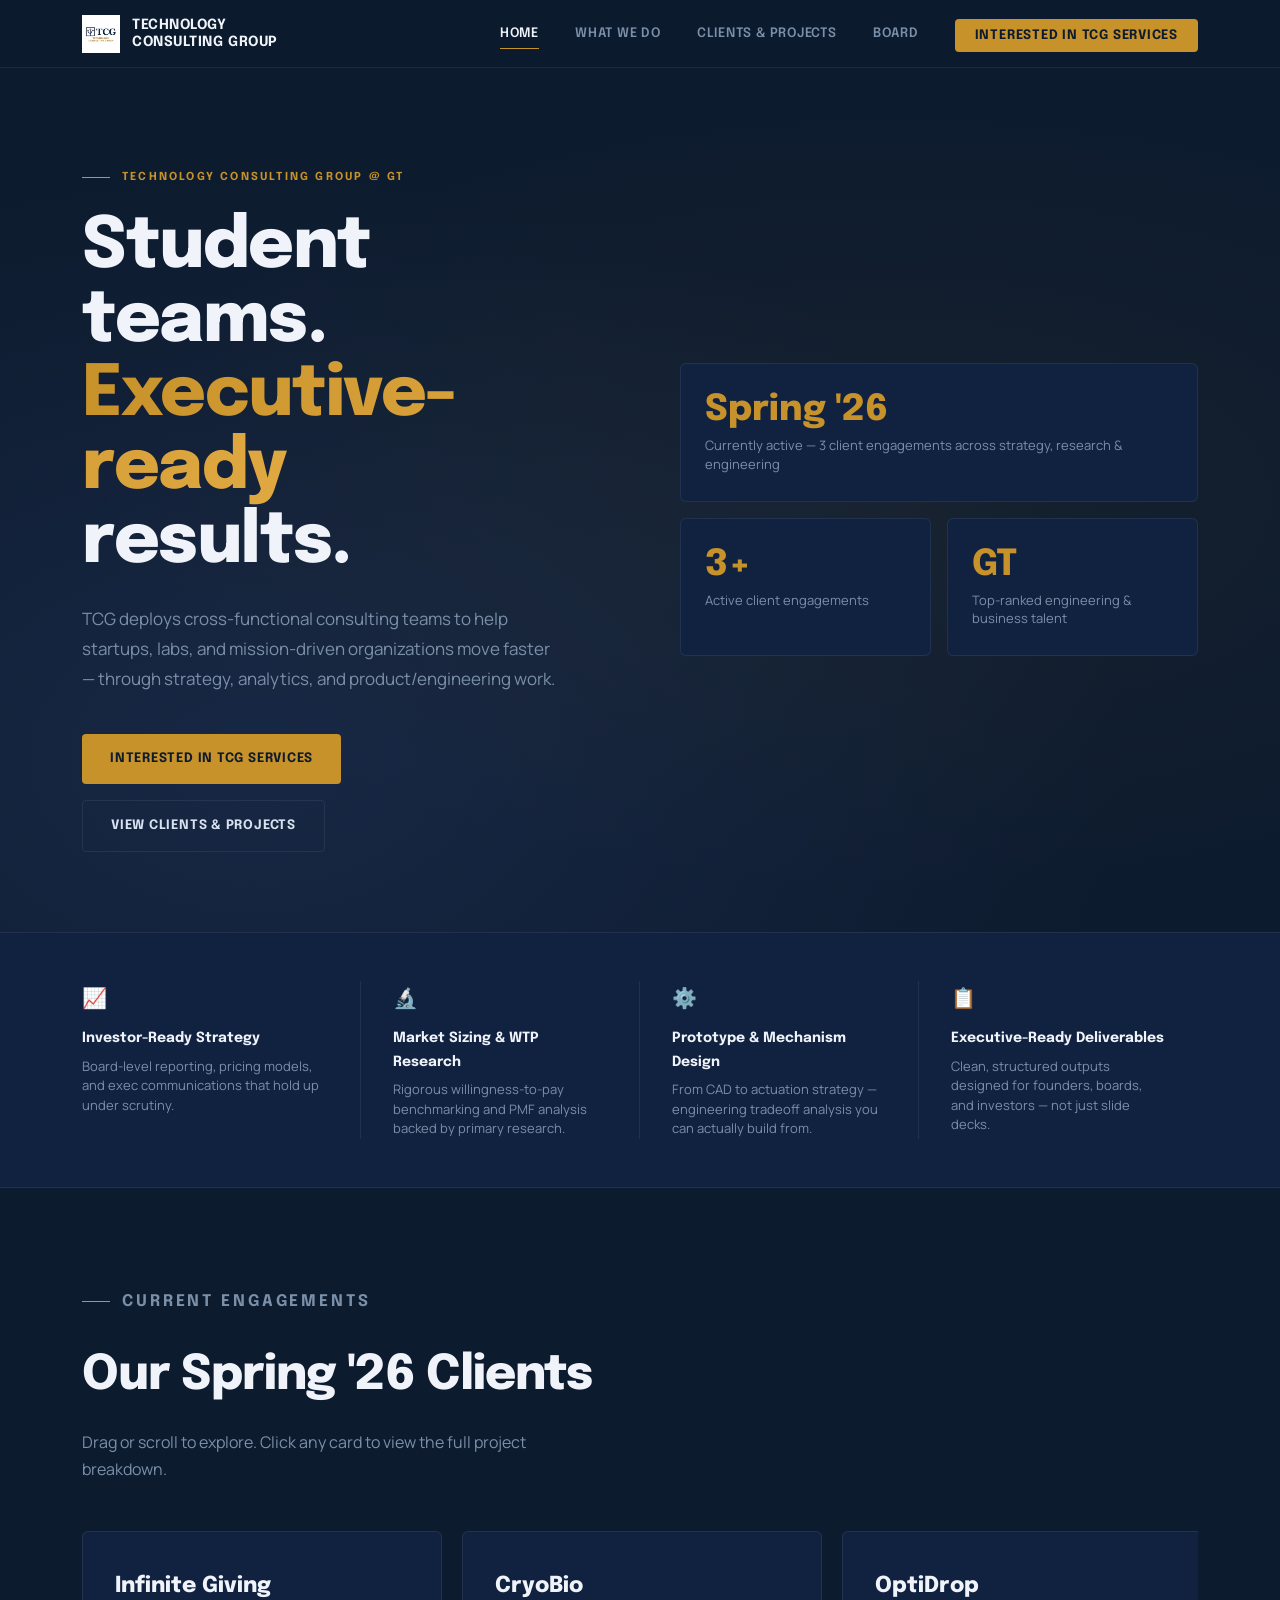
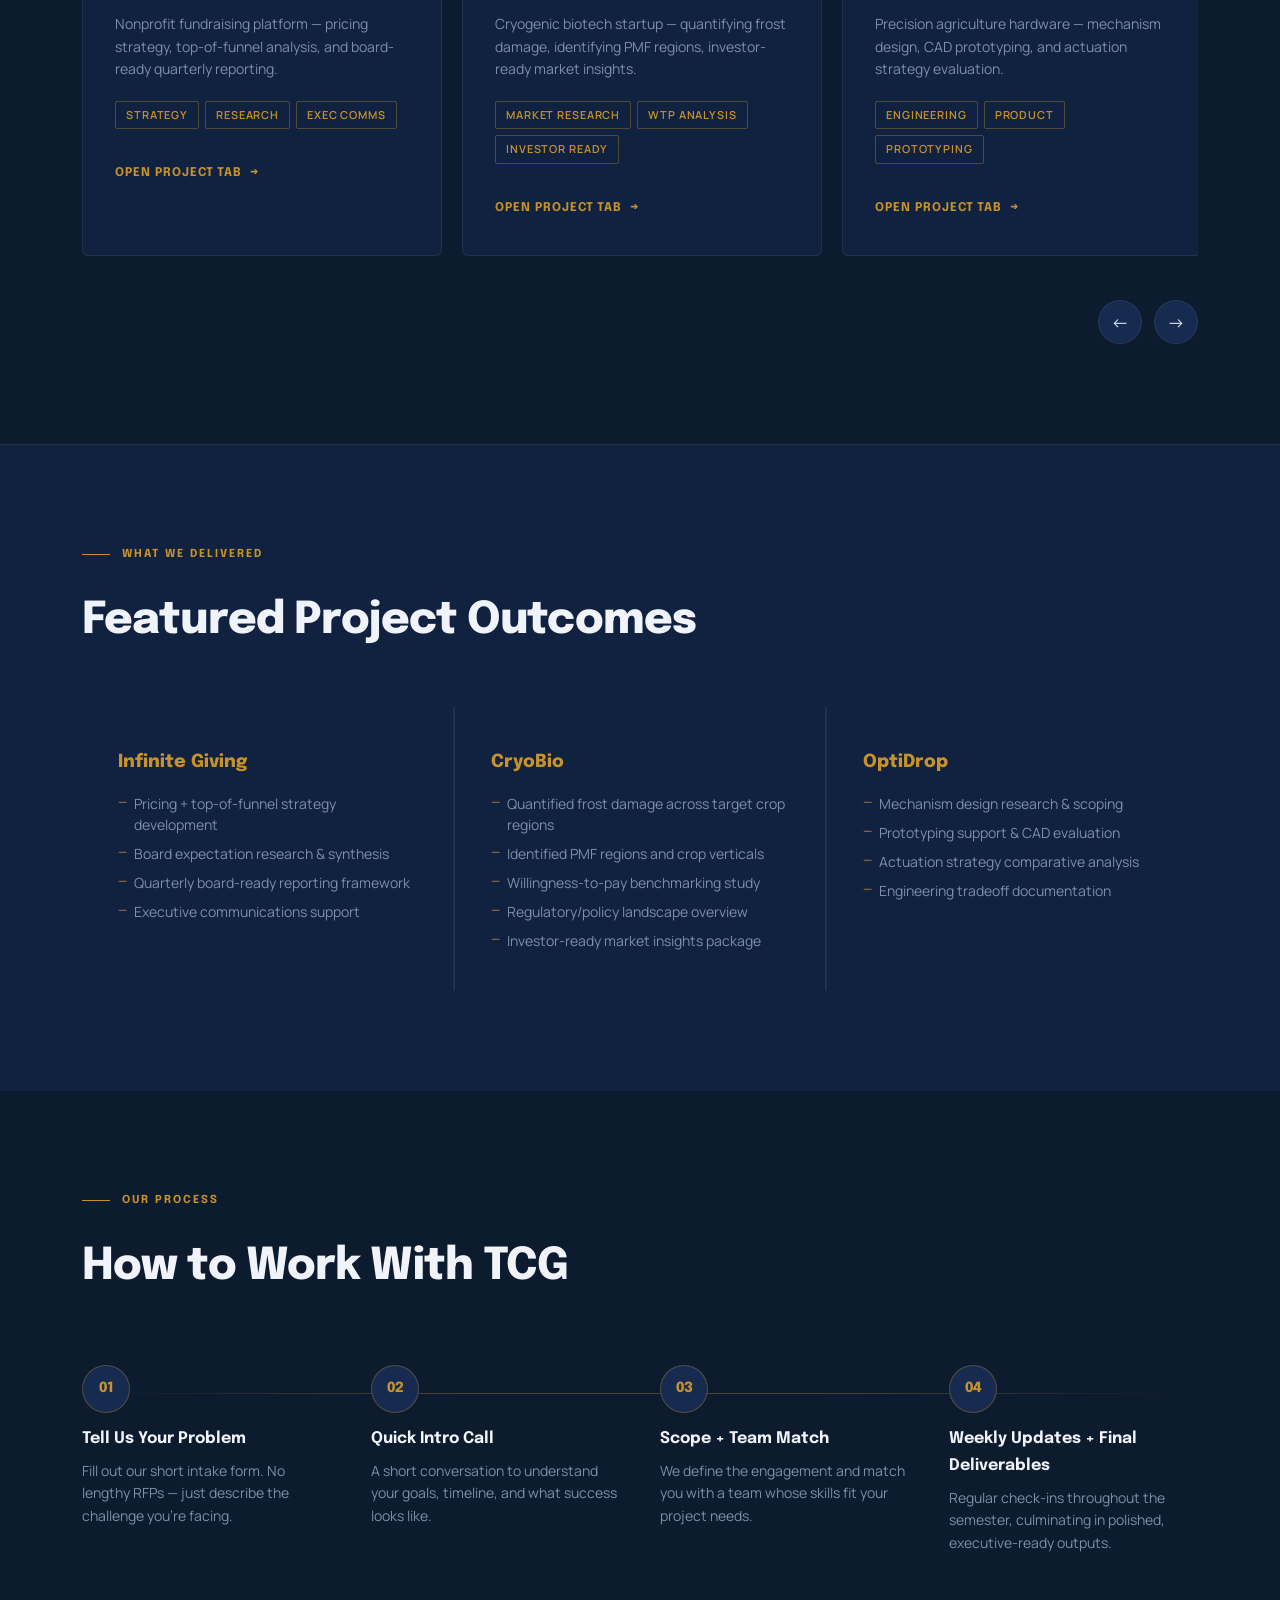
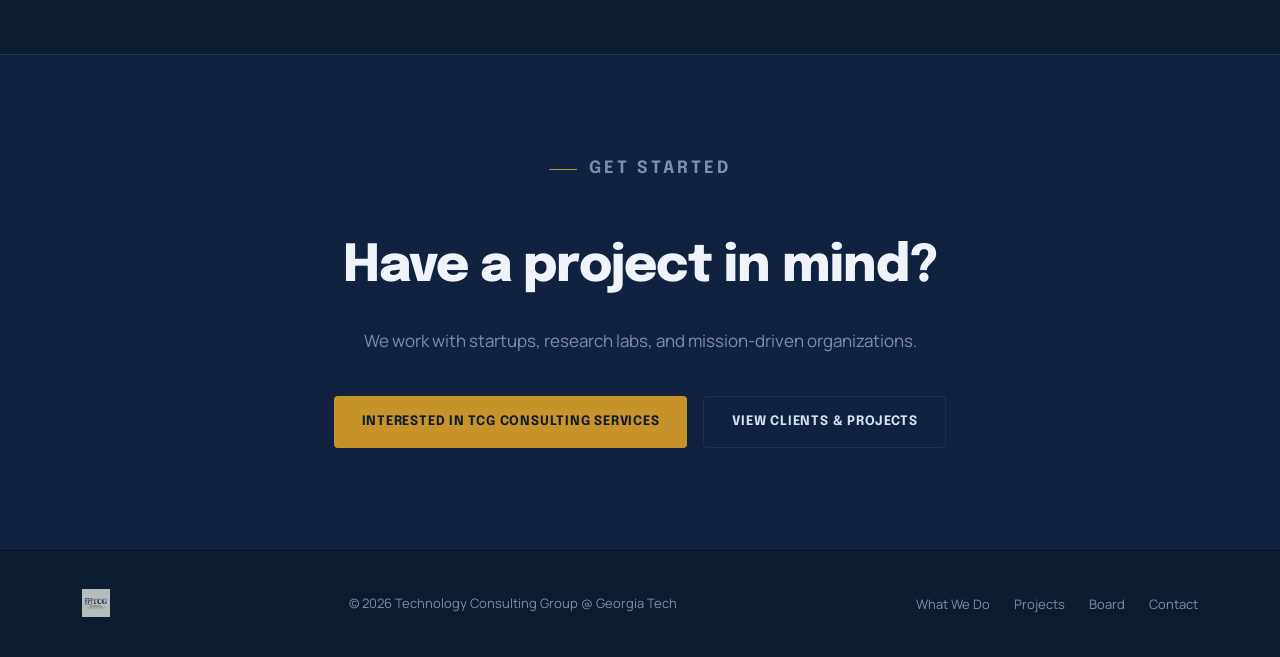
==== index.html @ 4b79dd76 "initial commit" ====
<!DOCTYPE html>
<html lang="en">
<head>
  <meta charset="UTF-8" />
  <meta name="viewport" content="width=device-width, initial-scale=1.0" />
  <title>TCG — Technology Consulting Group @ Georgia Tech</title>
  <meta name="description" content="Georgia Tech's premier student consulting group delivering strategy, analytics, and product/engineering work for startups and mission-driven organizations." />
  <link rel="stylesheet" href="css/styles.css" />
</head>
<body>

  <div class="page-content">

    <!-- ── Hero ───────────────────────────────────────────────── -->
    <section id="hero">
      <div class="container">
        <div class="hero-grid">
          <div class="hero-left">
            <p class="hero-eyebrow">Technology Consulting Group @ GT</p>
            <h1 class="hero-headline">
              Student teams.<br/>
              <em>Executive-ready</em><br/>
              results.
            </h1>
            <p class="hero-sub">
              TCG deploys cross-functional consulting teams to help startups, labs,
              and mission-driven organizations move faster — through strategy,
              analytics, and product/engineering work.
            </p>
            <div class="hero-ctas">
              <a href="contact.html" class="btn btn-primary">Interested in TCG Services</a>
              <a href="clients-projects.html" class="btn btn-outline">View Clients &amp; Projects</a>
            </div>
          </div>

          <div class="hero-right">
            <div class="hero-stat-card fade-up">
              <div class="stat-num">Spring '26</div>
              <div class="stat-label">Currently active — 3 client engagements across strategy, research &amp; engineering</div>
            </div>
            <div class="hero-stat-card fade-up">
              <div class="stat-num">3+</div>
              <div class="stat-label">Active client engagements</div>
            </div>
            <div class="hero-stat-card fade-up">
              <div class="stat-num">GT</div>
              <div class="stat-label">Top-ranked engineering &amp; business talent</div>
            </div>
          </div>
        </div>
      </div>
    </section>

    <!-- ── Impact Strip ───────────────────────────────────────── -->
    <section id="impact-strip">
      <div class="container">
        <div class="impact-grid">
          <div class="impact-item fade-up">
            <div class="impact-icon">📈</div>
            <h4>Investor-Ready Strategy</h4>
            <p>Board-level reporting, pricing models, and exec communications that hold up under scrutiny.</p>
          </div>
          <div class="impact-item fade-up">
            <div class="impact-icon">🔬</div>
            <h4>Market Sizing &amp; WTP Research</h4>
            <p>Rigorous willingness-to-pay benchmarking and PMF analysis backed by primary research.</p>
          </div>
          <div class="impact-item fade-up">
            <div class="impact-icon">⚙️</div>
            <h4>Prototype &amp; Mechanism Design</h4>
            <p>From CAD to actuation strategy — engineering tradeoff analysis you can actually build from.</p>
          </div>
          <div class="impact-item fade-up">
            <div class="impact-icon">📋</div>
            <h4>Executive-Ready Deliverables</h4>
            <p>Clean, structured outputs designed for founders, boards, and investors — not just slide decks.</p>
          </div>
        </div>
      </div>
    </section>

    <!-- ── Client Project Scroller ────────────────────────────── -->
    <section id="client-scroller">
      <div class="container">
        <div class="scroller-header">
          <p class="section-label">Current Engagements</p>
          <h2>Our Spring '26 Clients</h2>
          <p>Drag or scroll to explore. Click any card to view the full project breakdown.</p>
        </div>

        <a class="visually-hidden" href="#after-scroller">Skip carousel</a>

        <div class="scroll-track-wrapper">
          <div class="scroll-track" role="list" aria-label="Client project cards">

            <div class="project-card" role="listitem">
              <div class="card-client">Infinite Giving</div>
              <div class="card-desc">Nonprofit fundraising platform — pricing strategy, top-of-funnel analysis, and board-ready quarterly reporting.</div>
              <div class="card-tags">
                <span class="tag">Strategy</span>
                <span class="tag">Research</span>
                <span class="tag">Exec Comms</span>
              </div>
              <a href="clients-projects.html#infinite-giving" class="card-link">Open project tab</a>
            </div>

            <div class="project-card" role="listitem">
              <div class="card-client">CryoBio</div>
              <div class="card-desc">Cryogenic biotech startup — quantifying frost damage, identifying PMF regions, investor-ready market insights.</div>
              <div class="card-tags">
                <span class="tag">Market Research</span>
                <span class="tag">WTP Analysis</span>
                <span class="tag">Investor Ready</span>
              </div>
              <a href="clients-projects.html#cryobio" class="card-link">Open project tab</a>
            </div>

            <div class="project-card" role="listitem">
              <div class="card-client">OptiDrop</div>
              <div class="card-desc">Precision agriculture hardware — mechanism design, CAD prototyping, and actuation strategy evaluation.</div>
              <div class="card-tags">
                <span class="tag">Engineering</span>
                <span class="tag">Product</span>
                <span class="tag">Prototyping</span>
              </div>
              <a href="clients-projects.html#optidrop" class="card-link">Open project tab</a>
            </div>

          </div>
        </div>

        <div class="scroll-nav">
          <button class="scroll-btn" id="scroll-prev" aria-label="Previous projects">←</button>
          <button class="scroll-btn" id="scroll-next" aria-label="Next projects">→</button>
        </div>

        <span id="after-scroller"></span>
      </div>
    </section>

    <!-- ── Featured Outcomes ──────────────────────────────────── -->
    <section id="featured-outcomes">
      <div class="container">
        <p class="section-label">What We Delivered</p>
        <h2>Featured Project Outcomes</h2>
        <div class="outcomes-grid">
          <div class="outcome-block fade-up">
            <div class="outcome-client">Infinite Giving</div>
            <ul class="outcome-details">
              <li>Pricing + top-of-funnel strategy development</li>
              <li>Board expectation research &amp; synthesis</li>
              <li>Quarterly board-ready reporting framework</li>
              <li>Executive communications support</li>
            </ul>
          </div>
          <div class="outcome-block fade-up">
            <div class="outcome-client">CryoBio</div>
            <ul class="outcome-details">
              <li>Quantified frost damage across target crop regions</li>
              <li>Identified PMF regions and crop verticals</li>
              <li>Willingness-to-pay benchmarking study</li>
              <li>Regulatory/policy landscape overview</li>
              <li>Investor-ready market insights package</li>
            </ul>
          </div>
          <div class="outcome-block fade-up">
            <div class="outcome-client">OptiDrop</div>
            <ul class="outcome-details">
              <li>Mechanism design research &amp; scoping</li>
              <li>Prototyping support &amp; CAD evaluation</li>
              <li>Actuation strategy comparative analysis</li>
              <li>Engineering tradeoff documentation</li>
            </ul>
          </div>
        </div>
      </div>
    </section>

    <!-- ── How to Work With TCG ───────────────────────────────── -->
    <section id="how-it-works">
      <div class="container">
        <p class="section-label">Our Process</p>
        <h2>How to Work With TCG</h2>
        <div class="steps-grid">
          <div class="step fade-up">
            <div class="step-num">01</div>
            <h4>Tell Us Your Problem</h4>
            <p>Fill out our short intake form. No lengthy RFPs — just describe the challenge you're facing.</p>
          </div>
          <div class="step fade-up">
            <div class="step-num">02</div>
            <h4>Quick Intro Call</h4>
            <p>A short conversation to understand your goals, timeline, and what success looks like.</p>
          </div>
          <div class="step fade-up">
            <div class="step-num">03</div>
            <h4>Scope + Team Match</h4>
            <p>We define the engagement and match you with a team whose skills fit your project needs.</p>
          </div>
          <div class="step fade-up">
            <div class="step-num">04</div>
            <h4>Weekly Updates + Final Deliverables</h4>
            <p>Regular check-ins throughout the semester, culminating in polished, executive-ready outputs.</p>
          </div>
        </div>
      </div>
    </section>

    <!-- ── CTA Band ────────────────────────────────────────────── -->
    <section id="cta-band">
      <div class="container">
        <p class="section-label" style="justify-content:center;">Get Started</p>
        <h2>Have a project in mind?</h2>
        <p>We work with startups, research labs, and mission-driven organizations.</p>
        <div class="cta-actions">
          <a href="contact.html" class="btn btn-primary">Interested in TCG Consulting Services</a>
          <a href="clients-projects.html" class="btn btn-outline">View Clients &amp; Projects</a>
        </div>
      </div>
    </section>

  </div><!-- /.page-content -->

  <script src="js/components.js"></script>
  <script src="js/main.js"></script>
</body>
</html>
---- css/styles.css ----
/* ============================================================
   TCG — Technology Consulting Group @ Georgia Tech
   Global Stylesheet
   ============================================================ */

@import url('https://fonts.googleapis.com/css2?family=Epilogue:wght@400;600;700;800&family=Manrope:wght@400;500;600&display=swap');

:root {
  --bg:          #0D1B2E;
  --surface:     #112240;
  --surface-2:   #162B4F;
  --border:      rgba(255,255,255,0.07);
  --border-gold: rgba(200,146,42,0.35);
  --gold:        #C8922A;
  --gold-light:  #E0A840;
  --white:       #F0F4FA;
  --muted:       #7A8FA8;
  --text:        #D6E2F0;
  --font-display: 'Epilogue', sans-serif;
  --font-body:    'Manrope', sans-serif;
  --nav-h: 68px;
  --max-w: 1180px;
  --radius: 4px;
  --transition: 0.25s cubic-bezier(0.4,0,0.2,1);
}

*, *::before, *::after { box-sizing: border-box; margin: 0; padding: 0; }
html { scroll-behavior: smooth; }
body { background: var(--bg); color: var(--text); font-family: var(--font-body); font-size: 16px; line-height: 1.7; -webkit-font-smoothing: antialiased; }
img { display: block; max-width: 100%; }
a { color: inherit; text-decoration: none; }
button { cursor: pointer; font-family: var(--font-body); }

.container { max-width: var(--max-w); margin: 0 auto; padding: 0 32px; }
.visually-hidden { position: absolute; width: 1px; height: 1px; overflow: hidden; clip: rect(0,0,0,0); white-space: nowrap; }

.tag { display: inline-block; font-size: 11px; font-weight: 600; letter-spacing: 0.08em; text-transform: uppercase; padding: 4px 10px; border: 1px solid var(--border-gold); color: var(--gold); border-radius: 2px; }

.btn { display: inline-flex; align-items: center; gap: 8px; font-family: var(--font-display); font-weight: 700; font-size: 13px; letter-spacing: 0.06em; text-transform: uppercase; padding: 14px 28px; border-radius: var(--radius); transition: var(--transition); cursor: pointer; border: none; }
.btn-primary { background: var(--gold); color: #0D1B2E; }
.btn-primary:hover { background: var(--gold-light); transform: translateY(-1px); box-shadow: 0 0 0 4px rgba(200,146,42,0.15); }
.btn-outline { background: transparent; color: var(--text); border: 1px solid var(--border); }
.btn-outline:hover { border-color: var(--gold); color: var(--gold); }

.section-label { font-family: var(--font-display); font-size: 11px; font-weight: 700; letter-spacing: 0.18em; text-transform: uppercase; color: var(--gold); margin-bottom: 20px; display: flex; align-items: center; gap: 12px; }
.section-label::before { content: ''; display: block; width: 28px; height: 1px; background: var(--gold); }

/* NAV */
#navbar { position: fixed; top: 0; left: 0; right: 0; z-index: 100; height: var(--nav-h); display: flex; align-items: center; background: rgba(13,27,46,0.9); backdrop-filter: blur(16px); -webkit-backdrop-filter: blur(16px); border-bottom: 1px solid var(--border); transition: var(--transition); }
#navbar .container { display: flex; align-items: center; justify-content: space-between; width: 100%; }
.nav-logo { display: flex; align-items: center; }
.nav-links { display: flex; align-items: center; gap: 36px; list-style: none; }
.nav-links a { font-family: var(--font-display); font-size: 13px; font-weight: 600; letter-spacing: 0.06em; text-transform: uppercase; color: var(--muted); transition: color var(--transition); position: relative; }
.nav-links a::after { content: ''; display: block; height: 1px; background: var(--gold); transform: scaleX(0); transform-origin: left; transition: transform 0.25s ease; margin-top: 2px; }
.nav-links a:hover, .nav-links a.active { color: var(--white); }
.nav-links a:hover::after, .nav-links a.active::after { transform: scaleX(1); }
.nav-cta { background: var(--gold) !important; color: #0D1B2E !important; padding: 10px 20px; border-radius: var(--radius); font-weight: 700 !important; }
.nav-cta::after { display: none !important; }
.nav-cta:hover { background: var(--gold-light) !important; }

.hamburger { display: none; flex-direction: column; gap: 5px; background: none; border: none; padding: 4px; cursor: pointer; }
.hamburger span { display: block; width: 24px; height: 2px; background: var(--white); transition: var(--transition); }

.mobile-nav { display: none; position: fixed; top: var(--nav-h); left: 0; right: 0; background: rgba(13,27,46,0.98); backdrop-filter: blur(20px); border-bottom: 1px solid var(--border); z-index: 99; flex-direction: column; padding: 24px 32px; }
.mobile-nav.open { display: flex; }
.mobile-nav a { font-family: var(--font-display); font-size: 15px; font-weight: 600; letter-spacing: 0.06em; text-transform: uppercase; color: var(--muted); padding: 16px 0; border-bottom: 1px solid var(--border); transition: color var(--transition); }
.mobile-nav a:hover { color: var(--white); }
.mobile-nav .mobile-cta { margin-top: 16px; background: var(--gold); color: #0D1B2E; padding: 14px 24px; border-radius: var(--radius); text-align: center; border: none; }

.page-content { padding-top: var(--nav-h); }

/* HERO */
#hero { min-height: 92vh; display: flex; align-items: center; position: relative; overflow: hidden; padding: 100px 0 80px; }
.hero-grid { display: grid; grid-template-columns: 1fr 1fr; gap: 80px; align-items: center; }
.hero-eyebrow { font-family: var(--font-display); font-size: 11px; font-weight: 700; letter-spacing: 0.2em; text-transform: uppercase; color: var(--gold); margin-bottom: 24px; display: flex; align-items: center; gap: 12px; }
.hero-eyebrow::before { content: ''; width: 28px; height: 1px; background: var(--gold); }
.hero-headline { font-family: var(--font-display); font-size: clamp(42px, 5.5vw, 72px); font-weight: 800; line-height: 1.05; letter-spacing: -0.02em; color: var(--white); margin-bottom: 24px; }
.hero-headline em { font-style: normal; background: linear-gradient(90deg, var(--gold), var(--gold-light), var(--gold)); background-size: 200% auto; -webkit-background-clip: text; -webkit-text-fill-color: transparent; background-clip: text; animation: shimmer 3s linear infinite; }
.hero-sub { font-size: 17px; color: var(--muted); line-height: 1.75; max-width: 480px; margin-bottom: 40px; }
.hero-ctas { display: flex; gap: 16px; flex-wrap: wrap; }
.hero-right { display: grid; grid-template-columns: 1fr 1fr; gap: 16px; }
.hero-stat-card { background: var(--surface); border: 1px solid var(--border); border-radius: 6px; padding: 28px 24px; transition: border-color var(--transition); }
.hero-stat-card:hover { border-color: var(--border-gold); }
.hero-stat-card .stat-num { font-family: var(--font-display); font-size: 36px; font-weight: 800; color: var(--gold); line-height: 1; margin-bottom: 8px; }
.hero-stat-card .stat-label { font-size: 13px; color: var(--muted); line-height: 1.4; }
.hero-stat-card:first-child { grid-column: span 2; }
#hero::before { content: ''; position: absolute; inset: 0; background: radial-gradient(ellipse at 70% 50%, rgba(200,146,42,0.05) 0%, transparent 65%), radial-gradient(ellipse at 20% 80%, rgba(26,43,74,0.8) 0%, transparent 60%); pointer-events: none; }

/* IMPACT STRIP */
#impact-strip { border-top: 1px solid var(--border); border-bottom: 1px solid var(--border); padding: 48px 0; background: var(--surface); }
.impact-grid { display: grid; grid-template-columns: repeat(4, 1fr); }
.impact-item { padding: 0 32px; border-right: 1px solid var(--border); }
.impact-item:first-child { padding-left: 0; }
.impact-item:last-child { border-right: none; }
.impact-item .impact-icon { font-size: 20px; margin-bottom: 12px; }
.impact-item h4 { font-family: var(--font-display); font-size: 14px; font-weight: 700; color: var(--white); margin-bottom: 6px; }
.impact-item p { font-size: 13px; color: var(--muted); line-height: 1.5; }

/* CLIENT SCROLLER */
#client-scroller { padding: 100px 0; }
.scroller-header { margin-bottom: 48px; }
.scroller-header h2 { font-family: var(--font-display); font-size: clamp(32px, 4vw, 48px); font-weight: 800; color: var(--white); letter-spacing: -0.02em; margin-bottom: 12px; }
.scroller-header p { font-size: 16px; color: var(--muted); max-width: 480px; }
.scroll-track-wrapper { position: relative; overflow: hidden; }
.scroll-track { display: flex; gap: 20px; overflow-x: auto; scroll-snap-type: x mandatory; -webkit-overflow-scrolling: touch; padding-bottom: 16px; scrollbar-width: none; cursor: grab; }
.scroll-track:active { cursor: grabbing; }
.scroll-track::-webkit-scrollbar { display: none; }
.project-card { flex: 0 0 360px; scroll-snap-align: start; background: var(--surface); border: 1px solid var(--border); border-radius: 6px; padding: 36px 32px; transition: border-color var(--transition), transform var(--transition); position: relative; overflow: hidden; }
.project-card::before { content: ''; position: absolute; top: 0; left: 0; right: 0; height: 2px; background: linear-gradient(90deg, var(--gold), transparent); opacity: 0; transition: opacity var(--transition); }
.project-card:hover { border-color: var(--border-gold); transform: translateY(-4px); }
.project-card:hover::before { opacity: 1; }
.card-client { font-family: var(--font-display); font-size: 22px; font-weight: 800; color: var(--white); margin-bottom: 8px; }
.card-desc { font-size: 14px; color: var(--muted); margin-bottom: 20px; line-height: 1.6; }
.card-tags { display: flex; flex-wrap: wrap; gap: 6px; margin-bottom: 28px; }
.card-link { display: inline-flex; align-items: center; gap: 8px; font-family: var(--font-display); font-size: 12px; font-weight: 700; letter-spacing: 0.08em; text-transform: uppercase; color: var(--gold); transition: gap var(--transition); }
.card-link:hover { gap: 12px; }
.card-link::after { content: '→'; }
.scroll-nav { display: flex; gap: 12px; margin-top: 28px; justify-content: flex-end; }
.scroll-btn { width: 44px; height: 44px; border-radius: 50%; background: var(--surface-2); border: 1px solid var(--border); color: var(--text); font-size: 18px; display: flex; align-items: center; justify-content: center; transition: var(--transition); }
.scroll-btn:hover { border-color: var(--gold); color: var(--gold); }

/* FEATURED OUTCOMES */
#featured-outcomes { padding: 100px 0; background: var(--surface); border-top: 1px solid var(--border); }
#featured-outcomes h2 { font-family: var(--font-display); font-size: clamp(30px, 4vw, 44px); font-weight: 800; color: var(--white); letter-spacing: -0.02em; margin-bottom: 48px; }
.outcomes-grid { display: grid; grid-template-columns: repeat(3, 1fr); gap: 2px; background: var(--border); }
.outcome-block { background: var(--surface); padding: 40px 36px; transition: background var(--transition); }
.outcome-block:hover { background: var(--surface-2); }
.outcome-client { font-family: var(--font-display); font-size: 18px; font-weight: 800; color: var(--gold); margin-bottom: 16px; }
.outcome-details { list-style: none; display: flex; flex-direction: column; gap: 8px; }
.outcome-details li { font-size: 14px; color: var(--muted); padding-left: 16px; position: relative; line-height: 1.5; }
.outcome-details li::before { content: '—'; position: absolute; left: 0; color: var(--gold); font-size: 12px; }

/* HOW IT WORKS */
#how-it-works { padding: 100px 0; }
#how-it-works h2 { font-family: var(--font-display); font-size: clamp(30px, 4vw, 44px); font-weight: 800; color: var(--white); letter-spacing: -0.02em; margin-bottom: 60px; }
.steps-grid { display: grid; grid-template-columns: repeat(4, 1fr); gap: 40px; position: relative; }
.steps-grid::before { content: ''; position: absolute; top: 28px; left: 20px; right: 20px; height: 1px; background: linear-gradient(90deg, transparent, var(--border-gold), var(--border-gold), transparent); }
.step { position: relative; padding-top: 60px; }
.step-num { position: absolute; top: 0; width: 48px; height: 48px; border-radius: 50%; background: var(--surface-2); border: 1px solid var(--border-gold); display: flex; align-items: center; justify-content: center; font-family: var(--font-display); font-weight: 800; font-size: 14px; color: var(--gold); z-index: 1; }
.step h4 { font-family: var(--font-display); font-weight: 700; font-size: 16px; color: var(--white); margin-bottom: 8px; }
.step p { font-size: 14px; color: var(--muted); line-height: 1.6; }

/* CTA BAND */
#cta-band { padding: 100px 0; background: var(--surface); border-top: 1px solid var(--border); text-align: center; }
#cta-band h2 { font-family: var(--font-display); font-size: clamp(32px, 4vw, 56px); font-weight: 800; color: var(--white); letter-spacing: -0.02em; margin-bottom: 16px; }
#cta-band p { font-size: 17px; color: var(--muted); margin-bottom: 40px; }
.cta-actions { display: flex; gap: 16px; justify-content: center; flex-wrap: wrap; }

/* FOOTER */
footer { padding: 40px 0; border-top: 1px solid var(--border); }
.footer-inner { display: flex; align-items: center; justify-content: space-between; }
.footer-copy { font-size: 13px; color: var(--muted); }
.footer-links { display: flex; gap: 24px; list-style: none; }
.footer-links a { font-size: 13px; color: var(--muted); transition: color var(--transition); }
.footer-links a:hover { color: var(--white); }

/* PAGE HERO (inner pages) */
.page-hero { padding: 100px 0 70px; border-bottom: 1px solid var(--border); }
.page-hero h1 { font-family: var(--font-display); font-size: clamp(38px, 5vw, 64px); font-weight: 800; color: var(--white); letter-spacing: -0.02em; margin-bottom: 16px; max-width: 700px; }
.page-hero p { font-size: 17px; color: var(--muted); max-width: 560px; line-height: 1.75; }

/* WHAT WE DO */
.pillars-grid { display: grid; grid-template-columns: repeat(2, 1fr); gap: 2px; background: var(--border); margin: 60px 0; }
.pillar { background: var(--surface); padding: 44px 40px; }
.pillar-icon { font-size: 28px; margin-bottom: 16px; }
.pillar h3 { font-family: var(--font-display); font-size: 20px; font-weight: 800; color: var(--white); margin-bottom: 12px; }
.pillar p { font-size: 15px; color: var(--muted); line-height: 1.7; }
.who-section { padding: 80px 0; border-top: 1px solid var(--border); }
.who-section h2 { font-family: var(--font-display); font-size: 32px; font-weight: 800; color: var(--white); margin-bottom: 40px; letter-spacing: -0.02em; }
.who-grid { display: grid; grid-template-columns: repeat(3, 1fr); gap: 20px; }
.who-card { background: var(--surface); border: 1px solid var(--border); border-radius: 6px; padding: 28px 24px; }
.who-card h4 { font-family: var(--font-display); font-weight: 700; font-size: 16px; color: var(--white); margin-bottom: 8px; }
.who-card p { font-size: 14px; color: var(--muted); }
.process-section { padding: 80px 0; border-top: 1px solid var(--border); }
.process-section h2 { font-family: var(--font-display); font-size: 32px; font-weight: 800; color: var(--white); margin-bottom: 40px; letter-spacing: -0.02em; }
.process-list { display: flex; flex-direction: column; max-width: 720px; }
.process-item { display: grid; grid-template-columns: 100px 1fr; gap: 24px; padding: 28px 0; border-bottom: 1px solid var(--border); align-items: start; }
.process-item:last-child { border-bottom: none; }
.process-step-label { font-family: var(--font-display); font-weight: 700; font-size: 11px; letter-spacing: 0.12em; text-transform: uppercase; color: var(--gold); padding-top: 4px; }
.process-item h4 { font-family: var(--font-display); font-weight: 700; font-size: 16px; color: var(--white); margin-bottom: 6px; }
.process-item p { font-size: 14px; color: var(--muted); }

/* CLIENTS & PROJECTS */
.projects-section { padding: 60px 0 100px; }
.project-tabs { display: flex; border-bottom: 1px solid var(--border); margin-bottom: 56px; overflow-x: auto; scrollbar-width: none; }
.project-tabs::-webkit-scrollbar { display: none; }
.tab-btn { font-family: var(--font-display); font-size: 13px; font-weight: 700; letter-spacing: 0.06em; text-transform: uppercase; color: var(--muted); background: none; border: none; border-bottom: 2px solid transparent; padding: 16px 28px; transition: var(--transition); white-space: nowrap; cursor: pointer; margin-bottom: -1px; }
.tab-btn:hover { color: var(--white); }
.tab-btn.active { color: var(--gold); border-bottom-color: var(--gold); }
.tab-panel { display: none; }
.tab-panel.active { display: block; }
.project-detail { display: grid; grid-template-columns: 1fr 1fr; gap: 80px; align-items: start; }
.project-detail-left h2 { font-family: var(--font-display); font-size: 40px; font-weight: 800; color: var(--white); letter-spacing: -0.02em; margin-bottom: 12px; }
.project-detail-left .project-overview { font-size: 16px; color: var(--muted); line-height: 1.75; margin-bottom: 28px; }
.detail-tags { margin-bottom: 32px; display: flex; gap: 8px; flex-wrap: wrap; }
.detail-links { display: flex; gap: 12px; flex-wrap: wrap; }
.project-detail-right h3 { font-family: var(--font-display); font-weight: 700; font-size: 13px; letter-spacing: 0.12em; text-transform: uppercase; color: var(--gold); margin-bottom: 16px; }
.work-list { list-style: none; margin-bottom: 36px; }
.work-list li { font-size: 15px; color: var(--text); padding: 12px 0 12px 20px; border-bottom: 1px solid var(--border); position: relative; line-height: 1.5; }
.work-list li::before { content: ''; position: absolute; left: 0; top: 22px; width: 8px; height: 1px; background: var(--gold); }
.deliverables-box { background: var(--surface-2); border: 1px solid var(--border); border-radius: 6px; padding: 24px; }
.deliverables-box h4 { font-family: var(--font-display); font-size: 11px; font-weight: 700; letter-spacing: 0.12em; text-transform: uppercase; color: var(--muted); margin-bottom: 12px; }
.deliverables-box ul { list-style: none; display: flex; flex-direction: column; gap: 8px; }
.deliverables-box li { font-size: 14px; color: var(--text); display: flex; align-items: center; gap: 10px; }
.deliverables-box li::before { content: '✓'; color: var(--gold); font-size: 12px; }

/* BOARD */
.board-section { padding: 60px 0 100px; }
.board-grid { display: grid; grid-template-columns: repeat(3, 1fr); gap: 24px; margin-bottom: 80px; }
.board-card { background: var(--surface); border: 1px solid var(--border); border-radius: 6px; overflow: hidden; transition: border-color var(--transition); }
.board-card:hover { border-color: var(--border-gold); }
.board-card-img { width: 100%; height: 200px; background: var(--surface-2); display: flex; align-items: center; justify-content: center; font-size: 48px; border-bottom: 1px solid var(--border); }
.board-card-body { padding: 24px; }
.board-name { font-family: var(--font-display); font-weight: 800; font-size: 18px; color: var(--white); margin-bottom: 4px; }
.board-role { font-size: 13px; color: var(--gold); font-weight: 600; margin-bottom: 10px; text-transform: uppercase; letter-spacing: 0.06em; }
.board-bio { font-size: 14px; color: var(--muted); line-height: 1.6; }
.how-we-run { padding: 80px 0; border-top: 1px solid var(--border); }
.how-we-run h2 { font-family: var(--font-display); font-size: 32px; font-weight: 800; color: var(--white); margin-bottom: 40px; letter-spacing: -0.02em; }
.run-grid { display: grid; grid-template-columns: repeat(2, 1fr); gap: 24px; max-width: 800px; }
.run-item { background: var(--surface); border: 1px solid var(--border); border-radius: 6px; padding: 28px 24px; }
.run-item h4 { font-family: var(--font-display); font-weight: 700; font-size: 15px; color: var(--white); margin-bottom: 8px; }
.run-item p { font-size: 14px; color: var(--muted); }

/* CONTACT */
.contact-section { padding: 60px 0 100px; }
.contact-grid { display: grid; grid-template-columns: 1fr 1.2fr; gap: 80px; align-items: start; }
.contact-left h2 { font-family: var(--font-display); font-size: 32px; font-weight: 800; color: var(--white); letter-spacing: -0.02em; margin-bottom: 16px; }
.contact-left p { font-size: 15px; color: var(--muted); line-height: 1.75; margin-bottom: 32px; }
.next-steps { display: flex; flex-direction: column; gap: 16px; }
.next-step { display: flex; gap: 16px; align-items: flex-start; }
.next-step-num { flex-shrink: 0; width: 32px; height: 32px; border-radius: 50%; background: transparent; border: 1px solid var(--border-gold); color: var(--gold); font-family: var(--font-display); font-size: 13px; font-weight: 700; display: flex; align-items: center; justify-content: center; }
.next-step-text h5 { font-family: var(--font-display); font-weight: 700; font-size: 14px; color: var(--white); margin-bottom: 4px; }
.next-step-text p { font-size: 13px; color: var(--muted); }
.contact-form { background: var(--surface); border: 1px solid var(--border); border-radius: 8px; padding: 44px; }
.form-row { margin-bottom: 24px; }
.form-row label { display: block; font-family: var(--font-display); font-size: 11px; font-weight: 700; letter-spacing: 0.12em; text-transform: uppercase; color: var(--muted); margin-bottom: 8px; }
.form-row input, .form-row textarea, .form-row select { width: 100%; background: var(--surface-2); border: 1px solid var(--border); border-radius: var(--radius); color: var(--text); font-family: var(--font-body); font-size: 15px; padding: 14px 16px; transition: border-color var(--transition); outline: none; appearance: none; }
.form-row input:focus, .form-row textarea:focus, .form-row select:focus { border-color: var(--gold); }
.form-row textarea { resize: vertical; min-height: 120px; }
.form-two-col { display: grid; grid-template-columns: 1fr 1fr; gap: 16px; }
.form-submit { width: 100%; margin-top: 8px; justify-content: center; }
.form-note { font-size: 13px; color: var(--muted); text-align: center; margin-top: 12px; }

/* ANIMATIONS */
@keyframes fadeUp { from { opacity: 0; transform: translateY(24px); } to { opacity: 1; transform: translateY(0); } }
@keyframes slideInLeft { from { opacity: 0; transform: translateX(-32px); } to { opacity: 1; transform: translateX(0); } }
@keyframes slideInRight { from { opacity: 0; transform: translateX(32px); } to { opacity: 1; transform: translateX(0); } }
@keyframes scaleIn { from { opacity: 0; transform: scale(0.94); } to { opacity: 1; transform: scale(1); } }
@keyframes shimmer { 0% { background-position: -200% center; } 100% { background-position: 200% center; } }

.hero-left  { animation: slideInLeft  0.7s cubic-bezier(0.4,0,0.2,1) both; }
.hero-right { animation: slideInRight 0.7s cubic-bezier(0.4,0,0.2,1) 0.15s both; }
.hero-stat-card { animation: scaleIn 0.5s cubic-bezier(0.4,0,0.2,1) both; }
.hero-stat-card:nth-child(1) { animation-delay: 0.3s; }
.hero-stat-card:nth-child(2) { animation-delay: 0.45s; }
.hero-stat-card:nth-child(3) { animation-delay: 0.6s; }

.fade-up { opacity: 0; }
.fade-up.visible { animation: fadeUp 0.6s cubic-bezier(0.4,0,0.2,1) forwards; }
.fade-up:nth-child(1) { animation-delay: 0s; }
.fade-up:nth-child(2) { animation-delay: 0.1s; }
.fade-up:nth-child(3) { animation-delay: 0.2s; }
.fade-up:nth-child(4) { animation-delay: 0.3s; }

/* RESPONSIVE */
@media (max-width: 900px) {
  .hero-grid { grid-template-columns: 1fr; gap: 48px; }
  .hero-left, .hero-right { animation: none; opacity: 1; }
  .hero-right { grid-template-columns: 1fr 1fr; }
  .hero-stat-card:first-child { grid-column: span 2; }
  .impact-grid { grid-template-columns: repeat(2, 1fr); gap: 24px; }
  .impact-item { border-right: none; padding: 0; }
  .outcomes-grid { grid-template-columns: 1fr; }
  .steps-grid { grid-template-columns: repeat(2, 1fr); }
  .steps-grid::before { display: none; }
  .pillars-grid { grid-template-columns: 1fr; }
  .who-grid { grid-template-columns: 1fr 1fr; }
  .project-detail { grid-template-columns: 1fr; gap: 40px; }
  .board-grid { grid-template-columns: repeat(2, 1fr); }
  .contact-grid { grid-template-columns: 1fr; gap: 48px; }
  .form-two-col { grid-template-columns: 1fr; }
  .run-grid { grid-template-columns: 1fr; }
  .nav-links { display: none; }
  .hamburger { display: flex; }
}
@media (max-width: 600px) {
  .container { padding: 0 20px; }
  .hero-right { grid-template-columns: 1fr; }
  .hero-stat-card:first-child { grid-column: span 1; }
  .impact-grid { grid-template-columns: 1fr; }
  .steps-grid { grid-template-columns: 1fr; }
  .who-grid { grid-template-columns: 1fr; }
  .board-grid { grid-template-columns: 1fr; }
  .project-card { flex: 0 0 280px; }
  .contact-form { padding: 28px 24px; }
}
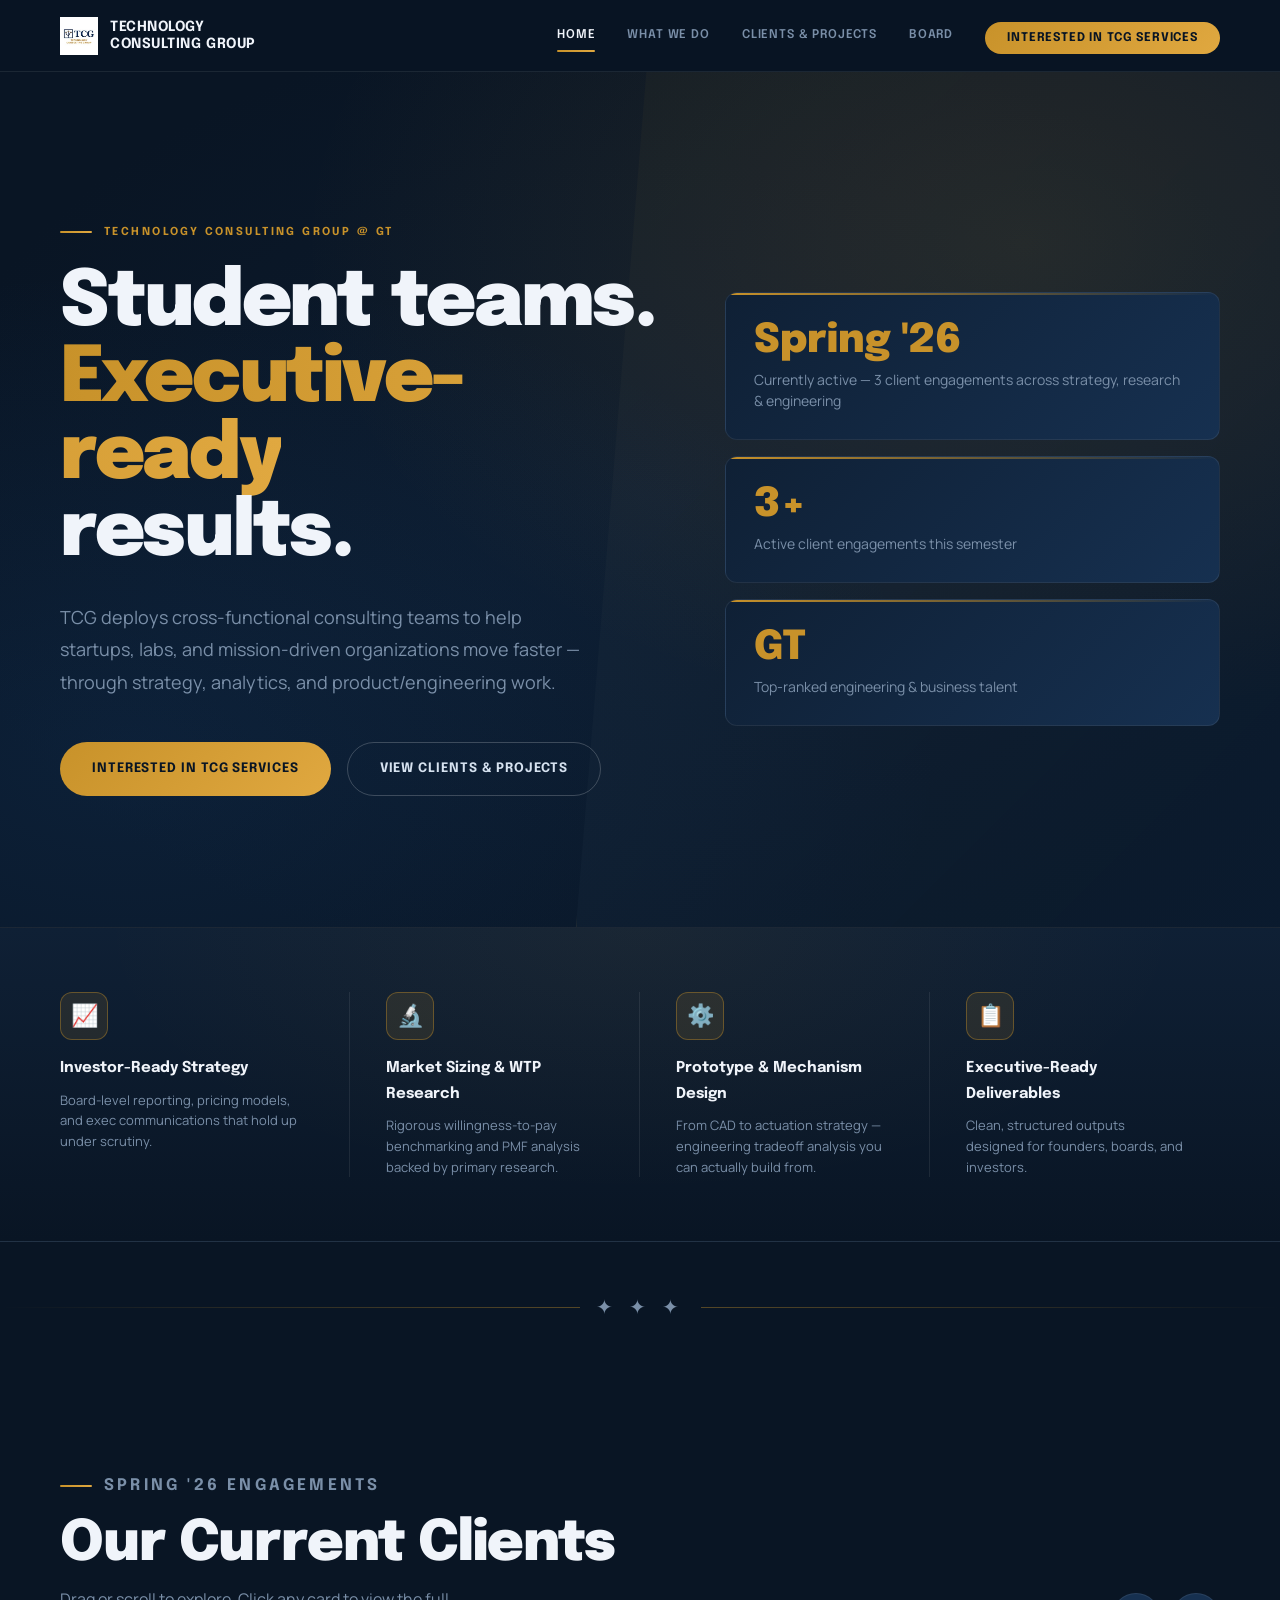
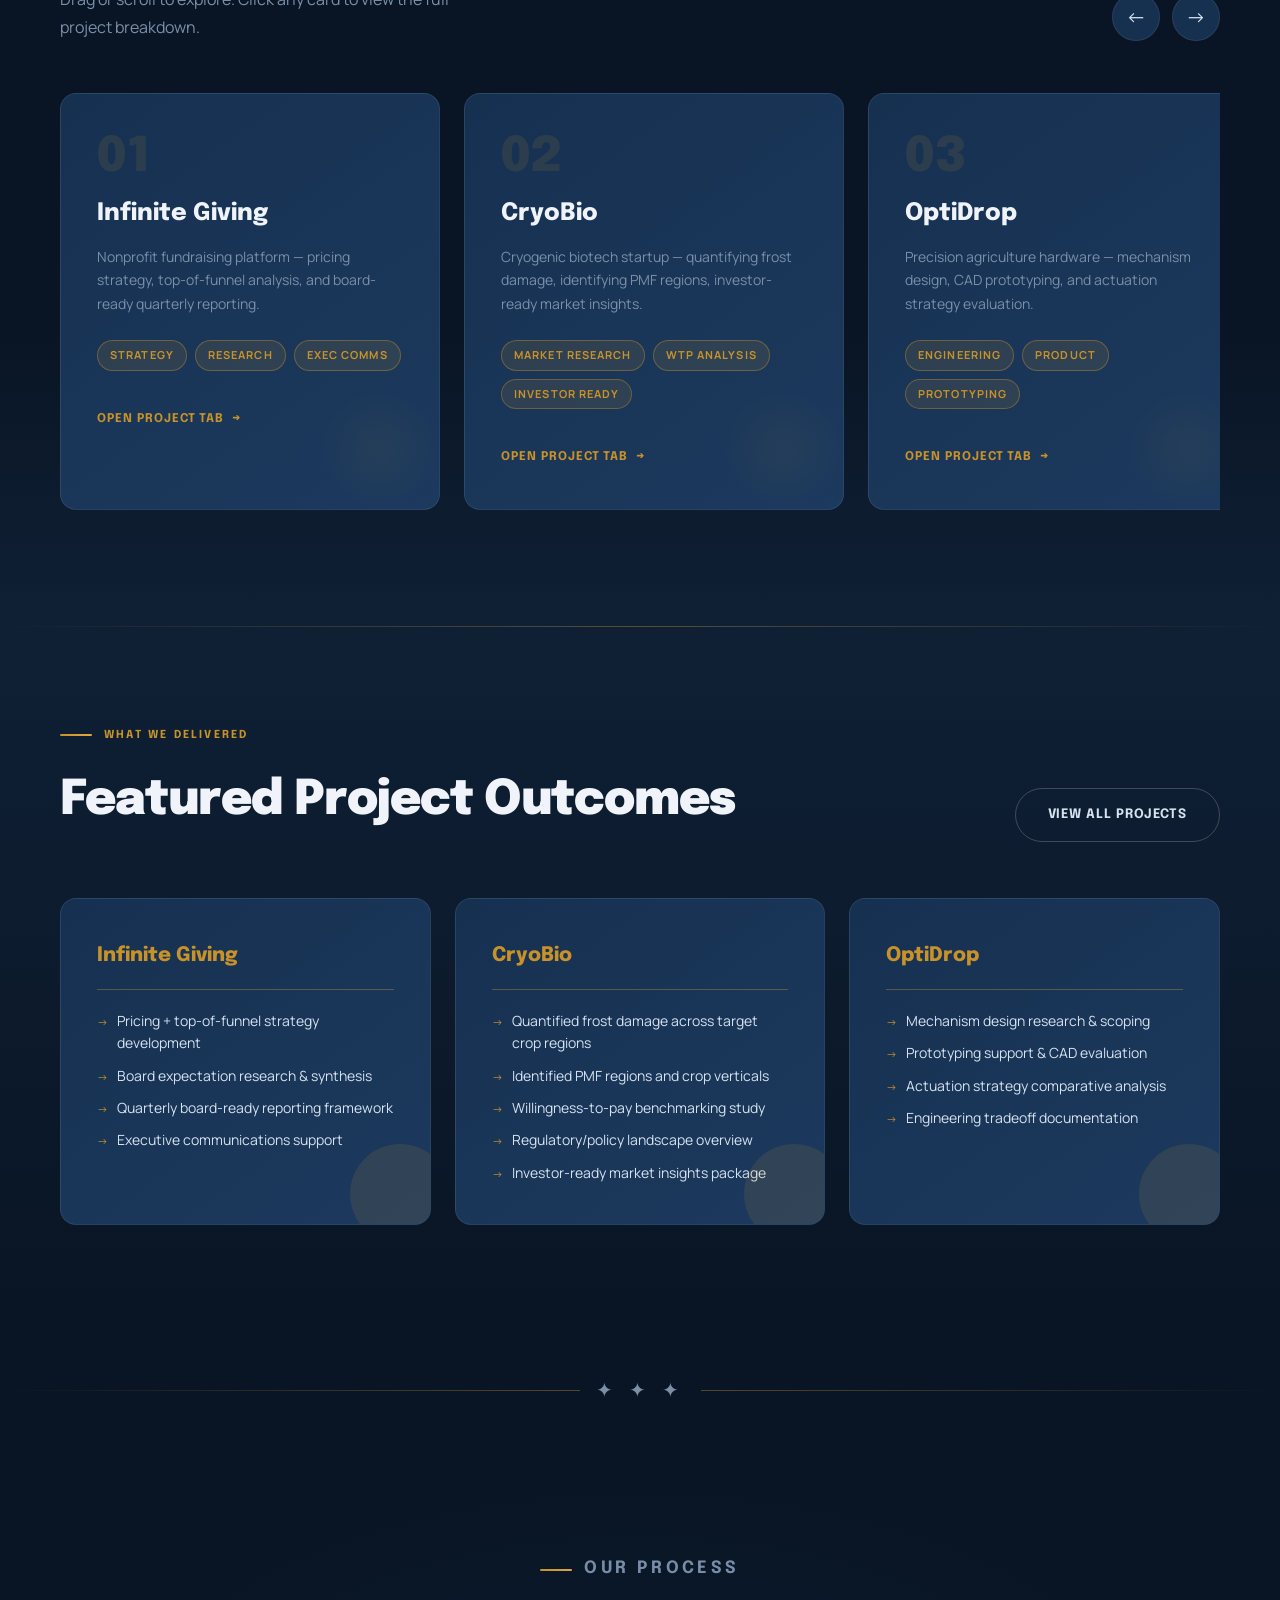
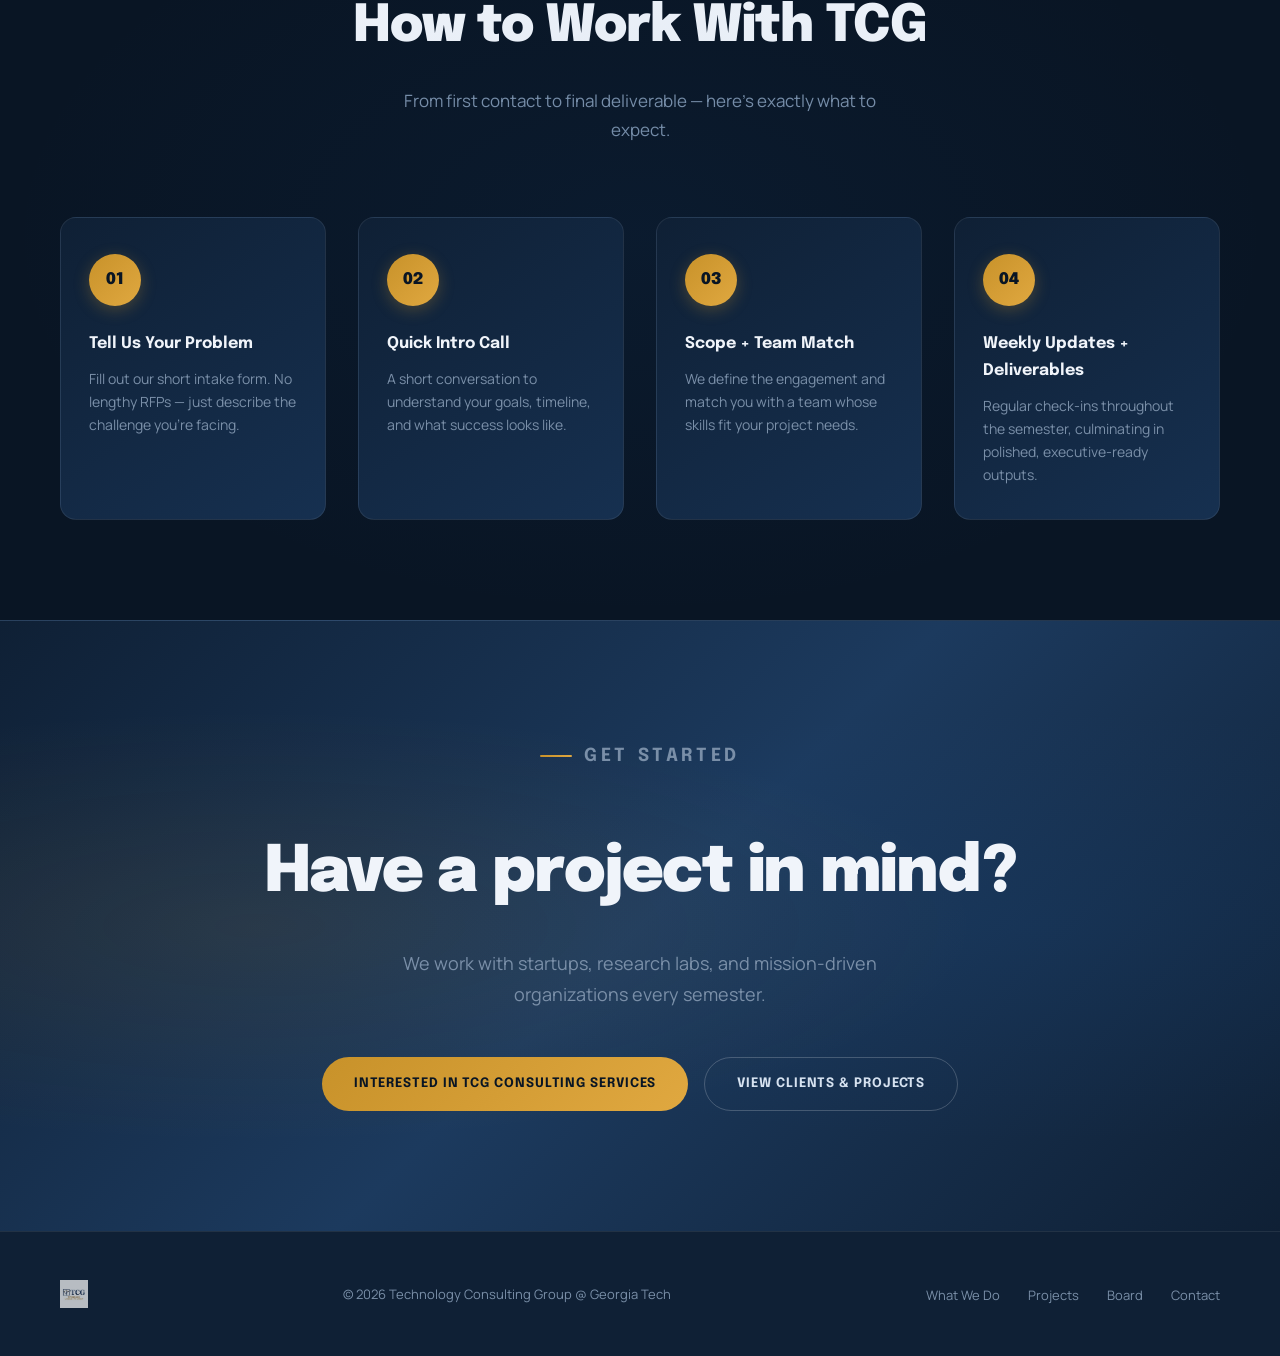
==== commit 86313b96: "updated layout and color scheme" ====
--- a/index.html
+++ b/index.html
@@ -8,41 +8,30 @@
   <link rel="stylesheet" href="css/styles.css" />
 </head>
 <body>
-
   <div class="page-content">
 
-    <!-- ── Hero ───────────────────────────────────────────────── -->
     <section id="hero">
       <div class="container">
         <div class="hero-grid">
           <div class="hero-left">
             <p class="hero-eyebrow">Technology Consulting Group @ GT</p>
-            <h1 class="hero-headline">
-              Student teams.<br/>
-              <em>Executive-ready</em><br/>
-              results.
-            </h1>
-            <p class="hero-sub">
-              TCG deploys cross-functional consulting teams to help startups, labs,
-              and mission-driven organizations move faster — through strategy,
-              analytics, and product/engineering work.
-            </p>
+            <h1 class="hero-headline">Student teams.<br/><em>Executive-ready</em><br/>results.</h1>
+            <p class="hero-sub">TCG deploys cross-functional consulting teams to help startups, labs, and mission-driven organizations move faster — through strategy, analytics, and product/engineering work.</p>
             <div class="hero-ctas">
               <a href="contact.html" class="btn btn-primary">Interested in TCG Services</a>
               <a href="clients-projects.html" class="btn btn-outline">View Clients &amp; Projects</a>
             </div>
           </div>
-
           <div class="hero-right">
-            <div class="hero-stat-card fade-up">
+            <div class="hero-stat-card">
               <div class="stat-num">Spring '26</div>
               <div class="stat-label">Currently active — 3 client engagements across strategy, research &amp; engineering</div>
             </div>
-            <div class="hero-stat-card fade-up">
+            <div class="hero-stat-card">
               <div class="stat-num">3+</div>
-              <div class="stat-label">Active client engagements</div>
-            </div>
-            <div class="hero-stat-card fade-up">
+              <div class="stat-label">Active client engagements this semester</div>
+            </div>
+            <div class="hero-stat-card">
               <div class="stat-num">GT</div>
               <div class="stat-label">Top-ranked engineering &amp; business talent</div>
             </div>
@@ -51,98 +40,97 @@
       </div>
     </section>
 
-    <!-- ── Impact Strip ───────────────────────────────────────── -->
     <section id="impact-strip">
       <div class="container">
         <div class="impact-grid">
           <div class="impact-item fade-up">
-            <div class="impact-icon">📈</div>
+            <div class="impact-icon-wrap">📈</div>
             <h4>Investor-Ready Strategy</h4>
             <p>Board-level reporting, pricing models, and exec communications that hold up under scrutiny.</p>
           </div>
           <div class="impact-item fade-up">
-            <div class="impact-icon">🔬</div>
+            <div class="impact-icon-wrap">🔬</div>
             <h4>Market Sizing &amp; WTP Research</h4>
             <p>Rigorous willingness-to-pay benchmarking and PMF analysis backed by primary research.</p>
           </div>
           <div class="impact-item fade-up">
-            <div class="impact-icon">⚙️</div>
+            <div class="impact-icon-wrap">⚙️</div>
             <h4>Prototype &amp; Mechanism Design</h4>
             <p>From CAD to actuation strategy — engineering tradeoff analysis you can actually build from.</p>
           </div>
           <div class="impact-item fade-up">
-            <div class="impact-icon">📋</div>
+            <div class="impact-icon-wrap">📋</div>
             <h4>Executive-Ready Deliverables</h4>
-            <p>Clean, structured outputs designed for founders, boards, and investors — not just slide decks.</p>
-          </div>
-        </div>
-      </div>
-    </section>
-
-    <!-- ── Client Project Scroller ────────────────────────────── -->
+            <p>Clean, structured outputs designed for founders, boards, and investors.</p>
+          </div>
+        </div>
+      </div>
+    </section>
+
+    <div class="section-divider-thick">✦ ✦ ✦</div>
+
     <section id="client-scroller">
       <div class="container">
         <div class="scroller-header">
-          <p class="section-label">Current Engagements</p>
-          <h2>Our Spring '26 Clients</h2>
-          <p>Drag or scroll to explore. Click any card to view the full project breakdown.</p>
-        </div>
-
+          <div class="scroller-header-left">
+            <p class="section-label">Spring '26 Engagements</p>
+            <h2>Our Current Clients</h2>
+            <p>Drag or scroll to explore. Click any card to view the full project breakdown.</p>
+          </div>
+          <div class="scroll-nav">
+            <button class="scroll-btn" id="scroll-prev" aria-label="Previous">←</button>
+            <button class="scroll-btn" id="scroll-next" aria-label="Next">→</button>
+          </div>
+        </div>
         <a class="visually-hidden" href="#after-scroller">Skip carousel</a>
-
-        <div class="scroll-track-wrapper">
-          <div class="scroll-track" role="list" aria-label="Client project cards">
-
-            <div class="project-card" role="listitem">
-              <div class="card-client">Infinite Giving</div>
-              <div class="card-desc">Nonprofit fundraising platform — pricing strategy, top-of-funnel analysis, and board-ready quarterly reporting.</div>
-              <div class="card-tags">
-                <span class="tag">Strategy</span>
-                <span class="tag">Research</span>
-                <span class="tag">Exec Comms</span>
-              </div>
-              <a href="clients-projects.html#infinite-giving" class="card-link">Open project tab</a>
-            </div>
-
-            <div class="project-card" role="listitem">
-              <div class="card-client">CryoBio</div>
-              <div class="card-desc">Cryogenic biotech startup — quantifying frost damage, identifying PMF regions, investor-ready market insights.</div>
-              <div class="card-tags">
-                <span class="tag">Market Research</span>
-                <span class="tag">WTP Analysis</span>
-                <span class="tag">Investor Ready</span>
-              </div>
-              <a href="clients-projects.html#cryobio" class="card-link">Open project tab</a>
-            </div>
-
-            <div class="project-card" role="listitem">
-              <div class="card-client">OptiDrop</div>
-              <div class="card-desc">Precision agriculture hardware — mechanism design, CAD prototyping, and actuation strategy evaluation.</div>
-              <div class="card-tags">
-                <span class="tag">Engineering</span>
-                <span class="tag">Product</span>
-                <span class="tag">Prototyping</span>
-              </div>
-              <a href="clients-projects.html#optidrop" class="card-link">Open project tab</a>
-            </div>
-
-          </div>
-        </div>
-
-        <div class="scroll-nav">
-          <button class="scroll-btn" id="scroll-prev" aria-label="Previous projects">←</button>
-          <button class="scroll-btn" id="scroll-next" aria-label="Next projects">→</button>
-        </div>
-
+        <div class="scroll-track" role="list">
+          <div class="project-card" role="listitem">
+            <div class="card-number">01</div>
+            <div class="card-client">Infinite Giving</div>
+            <div class="card-desc">Nonprofit fundraising platform — pricing strategy, top-of-funnel analysis, and board-ready quarterly reporting.</div>
+            <div class="card-tags">
+              <span class="tag">Strategy</span>
+              <span class="tag">Research</span>
+              <span class="tag">Exec Comms</span>
+            </div>
+            <a href="clients-projects.html#infinite-giving" class="card-link">Open project tab</a>
+          </div>
+          <div class="project-card" role="listitem">
+            <div class="card-number">02</div>
+            <div class="card-client">CryoBio</div>
+            <div class="card-desc">Cryogenic biotech startup — quantifying frost damage, identifying PMF regions, investor-ready market insights.</div>
+            <div class="card-tags">
+              <span class="tag">Market Research</span>
+              <span class="tag">WTP Analysis</span>
+              <span class="tag">Investor Ready</span>
+            </div>
+            <a href="clients-projects.html#cryobio" class="card-link">Open project tab</a>
+          </div>
+          <div class="project-card" role="listitem">
+            <div class="card-number">03</div>
+            <div class="card-client">OptiDrop</div>
+            <div class="card-desc">Precision agriculture hardware — mechanism design, CAD prototyping, and actuation strategy evaluation.</div>
+            <div class="card-tags">
+              <span class="tag">Engineering</span>
+              <span class="tag">Product</span>
+              <span class="tag">Prototyping</span>
+            </div>
+            <a href="clients-projects.html#optidrop" class="card-link">Open project tab</a>
+          </div>
+        </div>
         <span id="after-scroller"></span>
       </div>
     </section>
 
-    <!-- ── Featured Outcomes ──────────────────────────────────── -->
     <section id="featured-outcomes">
       <div class="container">
-        <p class="section-label">What We Delivered</p>
-        <h2>Featured Project Outcomes</h2>
+        <div class="outcomes-header">
+          <div>
+            <p class="section-label">What We Delivered</p>
+            <h2>Featured Project Outcomes</h2>
+          </div>
+          <a href="clients-projects.html" class="btn btn-outline">View All Projects</a>
+        </div>
         <div class="outcomes-grid">
           <div class="outcome-block fade-up">
             <div class="outcome-client">Infinite Giving</div>
@@ -176,11 +164,15 @@
       </div>
     </section>
 
-    <!-- ── How to Work With TCG ───────────────────────────────── -->
+    <div class="section-divider-thick">✦ ✦ ✦</div>
+
     <section id="how-it-works">
       <div class="container">
-        <p class="section-label">Our Process</p>
-        <h2>How to Work With TCG</h2>
+        <div class="how-header">
+          <p class="section-label" style="justify-content:center;">Our Process</p>
+          <h2>How to Work With TCG</h2>
+          <p>From first contact to final deliverable — here's exactly what to expect.</p>
+        </div>
         <div class="steps-grid">
           <div class="step fade-up">
             <div class="step-num">01</div>
@@ -199,19 +191,18 @@
           </div>
           <div class="step fade-up">
             <div class="step-num">04</div>
-            <h4>Weekly Updates + Final Deliverables</h4>
+            <h4>Weekly Updates + Deliverables</h4>
             <p>Regular check-ins throughout the semester, culminating in polished, executive-ready outputs.</p>
           </div>
         </div>
       </div>
     </section>
 
-    <!-- ── CTA Band ────────────────────────────────────────────── -->
     <section id="cta-band">
       <div class="container">
         <p class="section-label" style="justify-content:center;">Get Started</p>
         <h2>Have a project in mind?</h2>
-        <p>We work with startups, research labs, and mission-driven organizations.</p>
+        <p>We work with startups, research labs, and mission-driven organizations every semester.</p>
         <div class="cta-actions">
           <a href="contact.html" class="btn btn-primary">Interested in TCG Consulting Services</a>
           <a href="clients-projects.html" class="btn btn-outline">View Clients &amp; Projects</a>
@@ -219,8 +210,7 @@
       </div>
     </section>
 
-  </div><!-- /.page-content -->
-
+  </div>
   <script src="js/components.js"></script>
   <script src="js/main.js"></script>
 </body>
--- a/css/styles.css
+++ b/css/styles.css
@@ -1,26 +1,29 @@
 /* ============================================================
    TCG — Technology Consulting Group @ Georgia Tech
-   Global Stylesheet
+   Global Stylesheet — Rich Layout Update
    ============================================================ */
 
-@import url('https://fonts.googleapis.com/css2?family=Epilogue:wght@400;600;700;800&family=Manrope:wght@400;500;600&display=swap');
+@import url('https://fonts.googleapis.com/css2?family=Epilogue:wght@400;600;700;800;900&family=Manrope:wght@400;500;600&display=swap');
 
 :root {
-  --bg:          #0D1B2E;
-  --surface:     #112240;
-  --surface-2:   #162B4F;
-  --border:      rgba(255,255,255,0.07);
-  --border-gold: rgba(200,146,42,0.35);
+  --bg:          #091524;
+  --surface:     #0F2035;
+  --surface-2:   #163050;
+  --surface-3:   #1C3A5E;
+  --border:      rgba(255,255,255,0.08);
+  --border-gold: rgba(200,146,42,0.4);
   --gold:        #C8922A;
   --gold-light:  #E0A840;
+  --gold-dim:    rgba(200,146,42,0.12);
   --white:       #F0F4FA;
   --muted:       #7A8FA8;
   --text:        #D6E2F0;
+  --accent-blue: #1E5FA8;
   --font-display: 'Epilogue', sans-serif;
   --font-body:    'Manrope', sans-serif;
-  --nav-h: 68px;
-  --max-w: 1180px;
-  --radius: 4px;
+  --nav-h: 72px;
+  --max-w: 1240px;
+  --radius: 6px;
   --transition: 0.25s cubic-bezier(0.4,0,0.2,1);
 }
 
@@ -31,266 +34,466 @@
 a { color: inherit; text-decoration: none; }
 button { cursor: pointer; font-family: var(--font-body); }
 
-.container { max-width: var(--max-w); margin: 0 auto; padding: 0 32px; }
+.container { max-width: var(--max-w); margin: 0 auto; padding: 0 40px; }
 .visually-hidden { position: absolute; width: 1px; height: 1px; overflow: hidden; clip: rect(0,0,0,0); white-space: nowrap; }
 
-.tag { display: inline-block; font-size: 11px; font-weight: 600; letter-spacing: 0.08em; text-transform: uppercase; padding: 4px 10px; border: 1px solid var(--border-gold); color: var(--gold); border-radius: 2px; }
-
-.btn { display: inline-flex; align-items: center; gap: 8px; font-family: var(--font-display); font-weight: 700; font-size: 13px; letter-spacing: 0.06em; text-transform: uppercase; padding: 14px 28px; border-radius: var(--radius); transition: var(--transition); cursor: pointer; border: none; }
-.btn-primary { background: var(--gold); color: #0D1B2E; }
-.btn-primary:hover { background: var(--gold-light); transform: translateY(-1px); box-shadow: 0 0 0 4px rgba(200,146,42,0.15); }
-.btn-outline { background: transparent; color: var(--text); border: 1px solid var(--border); }
-.btn-outline:hover { border-color: var(--gold); color: var(--gold); }
-
-.section-label { font-family: var(--font-display); font-size: 11px; font-weight: 700; letter-spacing: 0.18em; text-transform: uppercase; color: var(--gold); margin-bottom: 20px; display: flex; align-items: center; gap: 12px; }
-.section-label::before { content: ''; display: block; width: 28px; height: 1px; background: var(--gold); }
-
-/* NAV */
-#navbar { position: fixed; top: 0; left: 0; right: 0; z-index: 100; height: var(--nav-h); display: flex; align-items: center; background: rgba(13,27,46,0.9); backdrop-filter: blur(16px); -webkit-backdrop-filter: blur(16px); border-bottom: 1px solid var(--border); transition: var(--transition); }
+.tag { display: inline-block; font-size: 11px; font-weight: 700; letter-spacing: 0.1em; text-transform: uppercase; padding: 5px 12px; border: 1px solid var(--border-gold); color: var(--gold); border-radius: 20px; background: var(--gold-dim); }
+
+.btn { display: inline-flex; align-items: center; gap: 8px; font-family: var(--font-display); font-weight: 700; font-size: 13px; letter-spacing: 0.07em; text-transform: uppercase; padding: 15px 32px; border-radius: 40px; transition: var(--transition); cursor: pointer; border: none; }
+.btn-primary { background: linear-gradient(135deg, var(--gold), var(--gold-light)); color: #091524; }
+.btn-primary:hover { transform: translateY(-2px); box-shadow: 0 8px 24px rgba(200,146,42,0.35); }
+.btn-outline { background: transparent; color: var(--text); border: 1px solid rgba(255,255,255,0.2); }
+.btn-outline:hover { border-color: var(--gold); color: var(--gold); background: var(--gold-dim); }
+
+.section-label { font-family: var(--font-display); font-size: 11px; font-weight: 700; letter-spacing: 0.2em; text-transform: uppercase; color: var(--gold); margin-bottom: 16px; display: flex; align-items: center; gap: 12px; }
+.section-label::before { content: ''; display: block; width: 32px; height: 2px; background: linear-gradient(90deg, var(--gold), var(--gold-light)); border-radius: 2px; }
+
+/* ── DIVIDER ─────────────────────────────────────────────── */
+.section-divider {
+  width: 100%;
+  height: 1px;
+  background: linear-gradient(90deg, transparent, var(--border-gold), transparent);
+  margin: 0;
+}
+.section-divider-thick {
+  width: 100%;
+  padding: 48px 0;
+  display: flex;
+  align-items: center;
+  justify-content: center;
+  gap: 16px;
+  color: var(--muted);
+  font-size: 20px;
+  letter-spacing: 0.3em;
+}
+.section-divider-thick::before,
+.section-divider-thick::after { content: ''; flex: 1; height: 1px; background: linear-gradient(90deg, transparent, var(--border-gold)); }
+.section-divider-thick::after { background: linear-gradient(270deg, transparent, var(--border-gold)); }
+
+/* ── NAV ─────────────────────────────────────────────────── */
+#navbar { position: fixed; top: 0; left: 0; right: 0; z-index: 100; height: var(--nav-h); display: flex; align-items: center; background: rgba(9,21,36,0.92); backdrop-filter: blur(20px); -webkit-backdrop-filter: blur(20px); border-bottom: 1px solid var(--border); }
 #navbar .container { display: flex; align-items: center; justify-content: space-between; width: 100%; }
-.nav-logo { display: flex; align-items: center; }
-.nav-links { display: flex; align-items: center; gap: 36px; list-style: none; }
-.nav-links a { font-family: var(--font-display); font-size: 13px; font-weight: 600; letter-spacing: 0.06em; text-transform: uppercase; color: var(--muted); transition: color var(--transition); position: relative; }
-.nav-links a::after { content: ''; display: block; height: 1px; background: var(--gold); transform: scaleX(0); transform-origin: left; transition: transform 0.25s ease; margin-top: 2px; }
+.nav-logo { display: flex; align-items: center; gap: 12px; }
+.nav-logo-text { font-family: var(--font-display); font-weight: 700; font-size: 13px; letter-spacing: 0.05em; text-transform: uppercase; color: var(--white); line-height: 1.25; }
+.nav-links { display: flex; align-items: center; gap: 32px; list-style: none; }
+.nav-links a { font-family: var(--font-display); font-size: 12px; font-weight: 600; letter-spacing: 0.07em; text-transform: uppercase; color: var(--muted); transition: color var(--transition); position: relative; }
+.nav-links a::after { content: ''; display: block; height: 2px; background: linear-gradient(90deg, var(--gold), var(--gold-light)); border-radius: 2px; transform: scaleX(0); transform-origin: left; transition: transform 0.25s ease; margin-top: 3px; }
 .nav-links a:hover, .nav-links a.active { color: var(--white); }
 .nav-links a:hover::after, .nav-links a.active::after { transform: scaleX(1); }
-.nav-cta { background: var(--gold) !important; color: #0D1B2E !important; padding: 10px 20px; border-radius: var(--radius); font-weight: 700 !important; }
+.nav-cta { background: linear-gradient(135deg, var(--gold), var(--gold-light)) !important; color: #091524 !important; padding: 10px 22px; border-radius: 40px; font-weight: 700 !important; font-size: 12px !important; }
 .nav-cta::after { display: none !important; }
-.nav-cta:hover { background: var(--gold-light) !important; }
+.nav-cta:hover { box-shadow: 0 4px 16px rgba(200,146,42,0.4) !important; transform: translateY(-1px); }
 
 .hamburger { display: none; flex-direction: column; gap: 5px; background: none; border: none; padding: 4px; cursor: pointer; }
 .hamburger span { display: block; width: 24px; height: 2px; background: var(--white); transition: var(--transition); }
-
-.mobile-nav { display: none; position: fixed; top: var(--nav-h); left: 0; right: 0; background: rgba(13,27,46,0.98); backdrop-filter: blur(20px); border-bottom: 1px solid var(--border); z-index: 99; flex-direction: column; padding: 24px 32px; }
+.mobile-nav { display: none; position: fixed; top: var(--nav-h); left: 0; right: 0; background: rgba(9,21,36,0.98); backdrop-filter: blur(20px); border-bottom: 1px solid var(--border); z-index: 99; flex-direction: column; padding: 24px 40px; }
 .mobile-nav.open { display: flex; }
 .mobile-nav a { font-family: var(--font-display); font-size: 15px; font-weight: 600; letter-spacing: 0.06em; text-transform: uppercase; color: var(--muted); padding: 16px 0; border-bottom: 1px solid var(--border); transition: color var(--transition); }
 .mobile-nav a:hover { color: var(--white); }
-.mobile-nav .mobile-cta { margin-top: 16px; background: var(--gold); color: #0D1B2E; padding: 14px 24px; border-radius: var(--radius); text-align: center; border: none; }
+.mobile-nav .mobile-cta { margin-top: 16px; background: linear-gradient(135deg, var(--gold), var(--gold-light)); color: #091524; padding: 14px 24px; border-radius: 40px; text-align: center; border: none; font-weight: 700; }
 
 .page-content { padding-top: var(--nav-h); }
 
-/* HERO */
-#hero { min-height: 92vh; display: flex; align-items: center; position: relative; overflow: hidden; padding: 100px 0 80px; }
-.hero-grid { display: grid; grid-template-columns: 1fr 1fr; gap: 80px; align-items: center; }
-.hero-eyebrow { font-family: var(--font-display); font-size: 11px; font-weight: 700; letter-spacing: 0.2em; text-transform: uppercase; color: var(--gold); margin-bottom: 24px; display: flex; align-items: center; gap: 12px; }
-.hero-eyebrow::before { content: ''; width: 28px; height: 1px; background: var(--gold); }
-.hero-headline { font-family: var(--font-display); font-size: clamp(42px, 5.5vw, 72px); font-weight: 800; line-height: 1.05; letter-spacing: -0.02em; color: var(--white); margin-bottom: 24px; }
+/* ── HERO ────────────────────────────────────────────────── */
+#hero {
+  min-height: 95vh;
+  display: flex;
+  align-items: center;
+  position: relative;
+  overflow: hidden;
+  padding: 100px 0 80px;
+}
+#hero::before {
+  content: '';
+  position: absolute;
+  inset: 0;
+  background:
+    radial-gradient(ellipse at 80% 20%, rgba(200,146,42,0.12) 0%, transparent 50%),
+    radial-gradient(ellipse at 10% 80%, rgba(30,95,168,0.15) 0%, transparent 50%),
+    radial-gradient(ellipse at 50% 50%, rgba(15,32,53,0.6) 0%, transparent 80%);
+  pointer-events: none;
+}
+#hero::after {
+  content: '';
+  position: absolute;
+  top: 0; right: 0;
+  width: 55%;
+  height: 100%;
+  background: linear-gradient(135deg, rgba(200,146,42,0.04) 0%, rgba(30,95,168,0.08) 100%);
+  clip-path: polygon(10% 0%, 100% 0%, 100% 100%, 0% 100%);
+  pointer-events: none;
+  border-left: 1px solid rgba(200,146,42,0.1);
+}
+
+.hero-grid { display: grid; grid-template-columns: 1.1fr 0.9fr; gap: 60px; align-items: center; position: relative; z-index: 1; }
+.hero-eyebrow { font-family: var(--font-display); font-size: 11px; font-weight: 700; letter-spacing: 0.22em; text-transform: uppercase; color: var(--gold); margin-bottom: 24px; display: flex; align-items: center; gap: 12px; }
+.hero-eyebrow::before { content: ''; width: 32px; height: 2px; background: linear-gradient(90deg, var(--gold), var(--gold-light)); border-radius: 2px; }
+.hero-headline { font-family: var(--font-display); font-size: clamp(48px, 6vw, 80px); font-weight: 900; line-height: 1.0; letter-spacing: -0.03em; color: var(--white); margin-bottom: 28px; }
 .hero-headline em { font-style: normal; background: linear-gradient(90deg, var(--gold), var(--gold-light), var(--gold)); background-size: 200% auto; -webkit-background-clip: text; -webkit-text-fill-color: transparent; background-clip: text; animation: shimmer 3s linear infinite; }
-.hero-sub { font-size: 17px; color: var(--muted); line-height: 1.75; max-width: 480px; margin-bottom: 40px; }
+.hero-sub { font-size: 18px; color: var(--muted); line-height: 1.8; max-width: 520px; margin-bottom: 44px; }
 .hero-ctas { display: flex; gap: 16px; flex-wrap: wrap; }
-.hero-right { display: grid; grid-template-columns: 1fr 1fr; gap: 16px; }
-.hero-stat-card { background: var(--surface); border: 1px solid var(--border); border-radius: 6px; padding: 28px 24px; transition: border-color var(--transition); }
-.hero-stat-card:hover { border-color: var(--border-gold); }
-.hero-stat-card .stat-num { font-family: var(--font-display); font-size: 36px; font-weight: 800; color: var(--gold); line-height: 1; margin-bottom: 8px; }
-.hero-stat-card .stat-label { font-size: 13px; color: var(--muted); line-height: 1.4; }
-.hero-stat-card:first-child { grid-column: span 2; }
-#hero::before { content: ''; position: absolute; inset: 0; background: radial-gradient(ellipse at 70% 50%, rgba(200,146,42,0.05) 0%, transparent 65%), radial-gradient(ellipse at 20% 80%, rgba(26,43,74,0.8) 0%, transparent 60%); pointer-events: none; }
-
-/* IMPACT STRIP */
-#impact-strip { border-top: 1px solid var(--border); border-bottom: 1px solid var(--border); padding: 48px 0; background: var(--surface); }
-.impact-grid { display: grid; grid-template-columns: repeat(4, 1fr); }
-.impact-item { padding: 0 32px; border-right: 1px solid var(--border); }
+
+.hero-right { display: flex; flex-direction: column; gap: 16px; }
+.hero-stat-card { background: linear-gradient(135deg, var(--surface) 0%, var(--surface-2) 100%); border: 1px solid var(--border); border-radius: 12px; padding: 28px 28px; transition: border-color var(--transition), transform var(--transition); position: relative; overflow: hidden; }
+.hero-stat-card::before { content: ''; position: absolute; top: 0; left: 0; right: 0; height: 2px; background: linear-gradient(90deg, var(--gold), transparent); }
+.hero-stat-card:hover { border-color: var(--border-gold); transform: translateX(6px); }
+.hero-stat-card .stat-num { font-family: var(--font-display); font-size: 40px; font-weight: 900; color: var(--gold); line-height: 1; margin-bottom: 8px; }
+.hero-stat-card .stat-label { font-size: 14px; color: var(--muted); line-height: 1.5; }
+
+/* ── IMPACT STRIP ────────────────────────────────────────── */
+#impact-strip {
+  padding: 64px 0;
+  background: linear-gradient(180deg, var(--surface) 0%, var(--bg) 100%);
+  border-top: 1px solid var(--border);
+  border-bottom: 1px solid var(--border);
+  position: relative;
+  overflow: hidden;
+}
+#impact-strip::before {
+  content: '';
+  position: absolute;
+  inset: 0;
+  background: radial-gradient(ellipse at 50% 0%, rgba(200,146,42,0.06) 0%, transparent 60%);
+  pointer-events: none;
+}
+.impact-grid { display: grid; grid-template-columns: repeat(4, 1fr); position: relative; z-index: 1; }
+.impact-item { padding: 0 36px; border-right: 1px solid var(--border); }
 .impact-item:first-child { padding-left: 0; }
 .impact-item:last-child { border-right: none; }
-.impact-item .impact-icon { font-size: 20px; margin-bottom: 12px; }
-.impact-item h4 { font-family: var(--font-display); font-size: 14px; font-weight: 700; color: var(--white); margin-bottom: 6px; }
-.impact-item p { font-size: 13px; color: var(--muted); line-height: 1.5; }
-
-/* CLIENT SCROLLER */
-#client-scroller { padding: 100px 0; }
-.scroller-header { margin-bottom: 48px; }
-.scroller-header h2 { font-family: var(--font-display); font-size: clamp(32px, 4vw, 48px); font-weight: 800; color: var(--white); letter-spacing: -0.02em; margin-bottom: 12px; }
-.scroller-header p { font-size: 16px; color: var(--muted); max-width: 480px; }
-.scroll-track-wrapper { position: relative; overflow: hidden; }
-.scroll-track { display: flex; gap: 20px; overflow-x: auto; scroll-snap-type: x mandatory; -webkit-overflow-scrolling: touch; padding-bottom: 16px; scrollbar-width: none; cursor: grab; }
+.impact-icon-wrap { width: 48px; height: 48px; border-radius: 12px; background: var(--gold-dim); border: 1px solid var(--border-gold); display: flex; align-items: center; justify-content: center; font-size: 22px; margin-bottom: 16px; }
+.impact-item h4 { font-family: var(--font-display); font-size: 15px; font-weight: 700; color: var(--white); margin-bottom: 8px; }
+.impact-item p { font-size: 13px; color: var(--muted); line-height: 1.6; }
+
+/* ── CLIENT SCROLLER ─────────────────────────────────────── */
+#client-scroller {
+  padding: 100px 0;
+  background: var(--bg);
+  position: relative;
+}
+#client-scroller::before {
+  content: '';
+  position: absolute;
+  bottom: 0; left: 0; right: 0;
+  height: 300px;
+  background: linear-gradient(0deg, var(--surface) 0%, transparent 100%);
+  pointer-events: none;
+}
+.scroller-header { margin-bottom: 52px; display: flex; justify-content: space-between; align-items: flex-end; flex-wrap: wrap; gap: 24px; }
+.scroller-header-left h2 { font-family: var(--font-display); font-size: clamp(36px, 4.5vw, 56px); font-weight: 900; color: var(--white); letter-spacing: -0.02em; margin-bottom: 12px; line-height: 1.05; }
+.scroller-header-left p { font-size: 16px; color: var(--muted); max-width: 420px; }
+
+.scroll-track { display: flex; gap: 24px; overflow-x: auto; scroll-snap-type: x mandatory; -webkit-overflow-scrolling: touch; padding-bottom: 16px; scrollbar-width: none; cursor: grab; }
 .scroll-track:active { cursor: grabbing; }
 .scroll-track::-webkit-scrollbar { display: none; }
-.project-card { flex: 0 0 360px; scroll-snap-align: start; background: var(--surface); border: 1px solid var(--border); border-radius: 6px; padding: 36px 32px; transition: border-color var(--transition), transform var(--transition); position: relative; overflow: hidden; }
-.project-card::before { content: ''; position: absolute; top: 0; left: 0; right: 0; height: 2px; background: linear-gradient(90deg, var(--gold), transparent); opacity: 0; transition: opacity var(--transition); }
-.project-card:hover { border-color: var(--border-gold); transform: translateY(-4px); }
+
+.project-card {
+  flex: 0 0 380px;
+  scroll-snap-align: start;
+  background: linear-gradient(145deg, var(--surface-2) 0%, var(--surface-3) 100%);
+  border: 1px solid var(--border);
+  border-radius: 16px;
+  padding: 40px 36px;
+  transition: border-color var(--transition), transform var(--transition), box-shadow var(--transition);
+  position: relative;
+  overflow: hidden;
+}
+.project-card::before { content: ''; position: absolute; top: 0; left: 0; right: 0; height: 3px; background: linear-gradient(90deg, var(--gold), var(--gold-light), transparent); opacity: 0; transition: opacity var(--transition); }
+.project-card::after { content: ''; position: absolute; bottom: 0; right: 0; width: 120px; height: 120px; background: radial-gradient(circle, rgba(200,146,42,0.06) 0%, transparent 70%); pointer-events: none; }
+.project-card:hover { border-color: var(--border-gold); transform: translateY(-6px); box-shadow: 0 20px 48px rgba(0,0,0,0.3); }
 .project-card:hover::before { opacity: 1; }
-.card-client { font-family: var(--font-display); font-size: 22px; font-weight: 800; color: var(--white); margin-bottom: 8px; }
-.card-desc { font-size: 14px; color: var(--muted); margin-bottom: 20px; line-height: 1.6; }
-.card-tags { display: flex; flex-wrap: wrap; gap: 6px; margin-bottom: 28px; }
+
+.card-number { font-family: var(--font-display); font-size: 48px; font-weight: 900; color: rgba(200,146,42,0.12); line-height: 1; margin-bottom: 12px; }
+.card-client { font-family: var(--font-display); font-size: 24px; font-weight: 800; color: var(--white); margin-bottom: 10px; }
+.card-desc { font-size: 14px; color: var(--muted); margin-bottom: 24px; line-height: 1.7; }
+.card-tags { display: flex; flex-wrap: wrap; gap: 8px; margin-bottom: 32px; }
 .card-link { display: inline-flex; align-items: center; gap: 8px; font-family: var(--font-display); font-size: 12px; font-weight: 700; letter-spacing: 0.08em; text-transform: uppercase; color: var(--gold); transition: gap var(--transition); }
-.card-link:hover { gap: 12px; }
+.card-link:hover { gap: 14px; }
 .card-link::after { content: '→'; }
-.scroll-nav { display: flex; gap: 12px; margin-top: 28px; justify-content: flex-end; }
-.scroll-btn { width: 44px; height: 44px; border-radius: 50%; background: var(--surface-2); border: 1px solid var(--border); color: var(--text); font-size: 18px; display: flex; align-items: center; justify-content: center; transition: var(--transition); }
-.scroll-btn:hover { border-color: var(--gold); color: var(--gold); }
-
-/* FEATURED OUTCOMES */
-#featured-outcomes { padding: 100px 0; background: var(--surface); border-top: 1px solid var(--border); }
-#featured-outcomes h2 { font-family: var(--font-display); font-size: clamp(30px, 4vw, 44px); font-weight: 800; color: var(--white); letter-spacing: -0.02em; margin-bottom: 48px; }
-.outcomes-grid { display: grid; grid-template-columns: repeat(3, 1fr); gap: 2px; background: var(--border); }
-.outcome-block { background: var(--surface); padding: 40px 36px; transition: background var(--transition); }
-.outcome-block:hover { background: var(--surface-2); }
-.outcome-client { font-family: var(--font-display); font-size: 18px; font-weight: 800; color: var(--gold); margin-bottom: 16px; }
-.outcome-details { list-style: none; display: flex; flex-direction: column; gap: 8px; }
-.outcome-details li { font-size: 14px; color: var(--muted); padding-left: 16px; position: relative; line-height: 1.5; }
-.outcome-details li::before { content: '—'; position: absolute; left: 0; color: var(--gold); font-size: 12px; }
-
-/* HOW IT WORKS */
-#how-it-works { padding: 100px 0; }
-#how-it-works h2 { font-family: var(--font-display); font-size: clamp(30px, 4vw, 44px); font-weight: 800; color: var(--white); letter-spacing: -0.02em; margin-bottom: 60px; }
-.steps-grid { display: grid; grid-template-columns: repeat(4, 1fr); gap: 40px; position: relative; }
-.steps-grid::before { content: ''; position: absolute; top: 28px; left: 20px; right: 20px; height: 1px; background: linear-gradient(90deg, transparent, var(--border-gold), var(--border-gold), transparent); }
-.step { position: relative; padding-top: 60px; }
-.step-num { position: absolute; top: 0; width: 48px; height: 48px; border-radius: 50%; background: var(--surface-2); border: 1px solid var(--border-gold); display: flex; align-items: center; justify-content: center; font-family: var(--font-display); font-weight: 800; font-size: 14px; color: var(--gold); z-index: 1; }
-.step h4 { font-family: var(--font-display); font-weight: 700; font-size: 16px; color: var(--white); margin-bottom: 8px; }
-.step p { font-size: 14px; color: var(--muted); line-height: 1.6; }
-
-/* CTA BAND */
-#cta-band { padding: 100px 0; background: var(--surface); border-top: 1px solid var(--border); text-align: center; }
-#cta-band h2 { font-family: var(--font-display); font-size: clamp(32px, 4vw, 56px); font-weight: 800; color: var(--white); letter-spacing: -0.02em; margin-bottom: 16px; }
-#cta-band p { font-size: 17px; color: var(--muted); margin-bottom: 40px; }
+
+.scroll-nav { display: flex; gap: 12px; }
+.scroll-btn { width: 48px; height: 48px; border-radius: 50%; background: var(--surface-2); border: 1px solid var(--border); color: var(--text); font-size: 20px; display: flex; align-items: center; justify-content: center; transition: var(--transition); }
+.scroll-btn:hover { border-color: var(--gold); color: var(--gold); background: var(--gold-dim); }
+
+/* ── FEATURED OUTCOMES ───────────────────────────────────── */
+#featured-outcomes {
+  padding: 100px 0;
+  background: linear-gradient(180deg, var(--surface) 0%, var(--bg) 100%);
+  position: relative;
+  overflow: hidden;
+}
+#featured-outcomes::before {
+  content: '';
+  position: absolute;
+  top: 0; left: 0; right: 0;
+  height: 1px;
+  background: linear-gradient(90deg, transparent, var(--border-gold), transparent);
+}
+.outcomes-header { display: flex; justify-content: space-between; align-items: flex-end; margin-bottom: 56px; flex-wrap: wrap; gap: 24px; }
+.outcomes-header h2 { font-family: var(--font-display); font-size: clamp(32px, 4vw, 48px); font-weight: 900; color: var(--white); letter-spacing: -0.02em; }
+.outcomes-grid { display: grid; grid-template-columns: repeat(3, 1fr); gap: 24px; }
+.outcome-block {
+  background: linear-gradient(145deg, var(--surface-2) 0%, var(--surface-3) 100%);
+  border: 1px solid var(--border);
+  border-radius: 16px;
+  padding: 40px 36px;
+  transition: border-color var(--transition), transform var(--transition);
+  position: relative;
+  overflow: hidden;
+}
+.outcome-block::after { content: ''; position: absolute; bottom: -20px; right: -20px; width: 100px; height: 100px; border-radius: 50%; background: var(--gold-dim); pointer-events: none; }
+.outcome-block:hover { border-color: var(--border-gold); transform: translateY(-4px); }
+.outcome-client { font-family: var(--font-display); font-size: 20px; font-weight: 800; color: var(--gold); margin-bottom: 20px; padding-bottom: 16px; border-bottom: 1px solid var(--border-gold); }
+.outcome-details { list-style: none; display: flex; flex-direction: column; gap: 10px; }
+.outcome-details li { font-size: 14px; color: var(--text); padding-left: 20px; position: relative; line-height: 1.6; }
+.outcome-details li::before { content: '→'; position: absolute; left: 0; color: var(--gold); font-size: 11px; top: 3px; }
+
+/* ── HOW IT WORKS ────────────────────────────────────────── */
+#how-it-works {
+  padding: 100px 0;
+  position: relative;
+  overflow: hidden;
+}
+#how-it-works::before {
+  content: '';
+  position: absolute;
+  inset: 0;
+  background: radial-gradient(ellipse at 50% 50%, rgba(30,95,168,0.08) 0%, transparent 70%);
+  pointer-events: none;
+}
+.how-header { text-align: center; margin-bottom: 72px; }
+.how-header h2 { font-family: var(--font-display); font-size: clamp(32px, 4vw, 52px); font-weight: 900; color: var(--white); letter-spacing: -0.02em; margin-bottom: 16px; }
+.how-header p { font-size: 17px; color: var(--muted); max-width: 480px; margin: 0 auto; }
+.steps-grid { display: grid; grid-template-columns: repeat(4, 1fr); gap: 32px; position: relative; z-index: 1; }
+.steps-connector { position: absolute; top: 44px; left: 10%; right: 10%; height: 1px; background: linear-gradient(90deg, var(--gold), rgba(200,146,42,0.2), var(--gold)); }
+.step {
+  background: linear-gradient(145deg, var(--surface) 0%, var(--surface-2) 100%);
+  border: 1px solid var(--border);
+  border-radius: 16px;
+  padding: 36px 28px 32px;
+  position: relative;
+  transition: border-color var(--transition), transform var(--transition);
+}
+.step:hover { border-color: var(--border-gold); transform: translateY(-4px); }
+.step-num { width: 52px; height: 52px; border-radius: 50%; background: linear-gradient(135deg, var(--gold), var(--gold-light)); display: flex; align-items: center; justify-content: center; font-family: var(--font-display); font-weight: 900; font-size: 16px; color: #091524; margin-bottom: 24px; box-shadow: 0 4px 16px rgba(200,146,42,0.3); }
+.step h4 { font-family: var(--font-display); font-weight: 700; font-size: 16px; color: var(--white); margin-bottom: 10px; }
+.step p { font-size: 14px; color: var(--muted); line-height: 1.65; }
+
+/* ── CTA BAND ────────────────────────────────────────────── */
+#cta-band {
+  padding: 120px 0;
+  background: linear-gradient(135deg, var(--surface) 0%, var(--surface-3) 50%, var(--surface) 100%);
+  border-top: 1px solid var(--border);
+  text-align: center;
+  position: relative;
+  overflow: hidden;
+}
+#cta-band::before {
+  content: '';
+  position: absolute;
+  inset: 0;
+  background:
+    radial-gradient(ellipse at 20% 50%, rgba(200,146,42,0.1) 0%, transparent 50%),
+    radial-gradient(ellipse at 80% 50%, rgba(30,95,168,0.1) 0%, transparent 50%);
+  pointer-events: none;
+}
+#cta-band .container { position: relative; z-index: 1; }
+#cta-band h2 { font-family: var(--font-display); font-size: clamp(36px, 5vw, 64px); font-weight: 900; color: var(--white); letter-spacing: -0.02em; margin-bottom: 20px; }
+#cta-band p { font-size: 18px; color: var(--muted); margin-bottom: 48px; max-width: 480px; margin-left: auto; margin-right: auto; }
 .cta-actions { display: flex; gap: 16px; justify-content: center; flex-wrap: wrap; }
 
-/* FOOTER */
-footer { padding: 40px 0; border-top: 1px solid var(--border); }
-.footer-inner { display: flex; align-items: center; justify-content: space-between; }
+/* ── FOOTER ──────────────────────────────────────────────── */
+footer { padding: 48px 0; background: var(--surface); border-top: 1px solid var(--border); }
+.footer-inner { display: flex; align-items: center; justify-content: space-between; flex-wrap: wrap; gap: 24px; }
 .footer-copy { font-size: 13px; color: var(--muted); }
-.footer-links { display: flex; gap: 24px; list-style: none; }
+.footer-links { display: flex; gap: 28px; list-style: none; }
 .footer-links a { font-size: 13px; color: var(--muted); transition: color var(--transition); }
 .footer-links a:hover { color: var(--white); }
 
-/* PAGE HERO (inner pages) */
-.page-hero { padding: 100px 0 70px; border-bottom: 1px solid var(--border); }
-.page-hero h1 { font-family: var(--font-display); font-size: clamp(38px, 5vw, 64px); font-weight: 800; color: var(--white); letter-spacing: -0.02em; margin-bottom: 16px; max-width: 700px; }
-.page-hero p { font-size: 17px; color: var(--muted); max-width: 560px; line-height: 1.75; }
-
-/* WHAT WE DO */
-.pillars-grid { display: grid; grid-template-columns: repeat(2, 1fr); gap: 2px; background: var(--border); margin: 60px 0; }
-.pillar { background: var(--surface); padding: 44px 40px; }
-.pillar-icon { font-size: 28px; margin-bottom: 16px; }
+/* ── PAGE HERO (inner pages) ─────────────────────────────── */
+.page-hero {
+  padding: 100px 0 80px;
+  position: relative;
+  overflow: hidden;
+  border-bottom: 1px solid var(--border);
+}
+.page-hero::before {
+  content: '';
+  position: absolute;
+  inset: 0;
+  background:
+    radial-gradient(ellipse at 0% 100%, rgba(30,95,168,0.15) 0%, transparent 50%),
+    radial-gradient(ellipse at 100% 0%, rgba(200,146,42,0.1) 0%, transparent 50%);
+  pointer-events: none;
+}
+.page-hero .container { position: relative; z-index: 1; }
+.page-hero h1 { font-family: var(--font-display); font-size: clamp(42px, 5.5vw, 72px); font-weight: 900; color: var(--white); letter-spacing: -0.03em; margin-bottom: 20px; max-width: 800px; line-height: 1.05; }
+.page-hero p { font-size: 18px; color: var(--muted); max-width: 580px; line-height: 1.8; }
+
+/* ── WHAT WE DO ──────────────────────────────────────────── */
+.mission-block {
+  padding: 80px 0;
+  display: grid;
+  grid-template-columns: 1fr 1fr;
+  gap: 80px;
+  align-items: center;
+  border-bottom: 1px solid var(--border);
+}
+.mission-block h2 { font-family: var(--font-display); font-size: clamp(32px, 3.5vw, 44px); font-weight: 900; color: var(--white); letter-spacing: -0.02em; margin-bottom: 24px; line-height: 1.1; }
+.mission-block p { font-size: 16px; color: var(--muted); line-height: 1.85; margin-bottom: 16px; }
+.mission-highlight { background: linear-gradient(135deg, var(--surface-2), var(--surface-3)); border: 1px solid var(--border-gold); border-radius: 16px; padding: 36px; }
+.mission-highlight h3 { font-family: var(--font-display); font-size: 18px; font-weight: 800; color: var(--gold); margin-bottom: 16px; }
+.mission-highlight ul { list-style: none; display: flex; flex-direction: column; gap: 12px; }
+.mission-highlight li { font-size: 15px; color: var(--text); padding-left: 20px; position: relative; }
+.mission-highlight li::before { content: '✦'; position: absolute; left: 0; color: var(--gold); font-size: 10px; top: 4px; }
+
+.pillars-section { padding: 80px 0; border-bottom: 1px solid var(--border); }
+.pillars-section h2 { font-family: var(--font-display); font-size: clamp(28px, 3vw, 40px); font-weight: 900; color: var(--white); letter-spacing: -0.02em; margin-bottom: 48px; }
+.pillars-grid { display: grid; grid-template-columns: repeat(2, 1fr); gap: 24px; }
+.pillar { background: linear-gradient(145deg, var(--surface) 0%, var(--surface-2) 100%); border: 1px solid var(--border); border-radius: 16px; padding: 44px 40px; transition: border-color var(--transition), transform var(--transition); }
+.pillar:hover { border-color: var(--border-gold); transform: translateY(-4px); }
+.pillar-icon { width: 56px; height: 56px; border-radius: 14px; background: var(--gold-dim); border: 1px solid var(--border-gold); display: flex; align-items: center; justify-content: center; font-size: 26px; margin-bottom: 20px; }
 .pillar h3 { font-family: var(--font-display); font-size: 20px; font-weight: 800; color: var(--white); margin-bottom: 12px; }
-.pillar p { font-size: 15px; color: var(--muted); line-height: 1.7; }
-.who-section { padding: 80px 0; border-top: 1px solid var(--border); }
-.who-section h2 { font-family: var(--font-display); font-size: 32px; font-weight: 800; color: var(--white); margin-bottom: 40px; letter-spacing: -0.02em; }
-.who-grid { display: grid; grid-template-columns: repeat(3, 1fr); gap: 20px; }
-.who-card { background: var(--surface); border: 1px solid var(--border); border-radius: 6px; padding: 28px 24px; }
-.who-card h4 { font-family: var(--font-display); font-weight: 700; font-size: 16px; color: var(--white); margin-bottom: 8px; }
-.who-card p { font-size: 14px; color: var(--muted); }
-.process-section { padding: 80px 0; border-top: 1px solid var(--border); }
-.process-section h2 { font-family: var(--font-display); font-size: 32px; font-weight: 800; color: var(--white); margin-bottom: 40px; letter-spacing: -0.02em; }
-.process-list { display: flex; flex-direction: column; max-width: 720px; }
-.process-item { display: grid; grid-template-columns: 100px 1fr; gap: 24px; padding: 28px 0; border-bottom: 1px solid var(--border); align-items: start; }
+.pillar p { font-size: 15px; color: var(--muted); line-height: 1.75; }
+
+.who-section { padding: 80px 0; border-bottom: 1px solid var(--border); }
+.who-section h2 { font-family: var(--font-display); font-size: clamp(28px, 3vw, 40px); font-weight: 900; color: var(--white); margin-bottom: 40px; letter-spacing: -0.02em; }
+.who-grid { display: grid; grid-template-columns: repeat(3, 1fr); gap: 24px; }
+.who-card { background: linear-gradient(145deg, var(--surface), var(--surface-2)); border: 1px solid var(--border); border-radius: 16px; padding: 32px 28px; transition: border-color var(--transition); }
+.who-card:hover { border-color: var(--border-gold); }
+.who-card h4 { font-family: var(--font-display); font-weight: 800; font-size: 17px; color: var(--white); margin-bottom: 10px; }
+.who-card p { font-size: 14px; color: var(--muted); line-height: 1.7; }
+
+.process-section { padding: 80px 0; }
+.process-section h2 { font-family: var(--font-display); font-size: clamp(28px, 3vw, 40px); font-weight: 900; color: var(--white); margin-bottom: 48px; letter-spacing: -0.02em; }
+.process-list { display: flex; flex-direction: column; }
+.process-item { display: grid; grid-template-columns: 120px 1fr; gap: 32px; padding: 32px 0; border-bottom: 1px solid var(--border); align-items: start; }
 .process-item:last-child { border-bottom: none; }
-.process-step-label { font-family: var(--font-display); font-weight: 700; font-size: 11px; letter-spacing: 0.12em; text-transform: uppercase; color: var(--gold); padding-top: 4px; }
-.process-item h4 { font-family: var(--font-display); font-weight: 700; font-size: 16px; color: var(--white); margin-bottom: 6px; }
-.process-item p { font-size: 14px; color: var(--muted); }
-
-/* CLIENTS & PROJECTS */
+.process-step-label { font-family: var(--font-display); font-weight: 700; font-size: 11px; letter-spacing: 0.14em; text-transform: uppercase; color: var(--gold); padding-top: 4px; }
+.process-item h4 { font-family: var(--font-display); font-weight: 700; font-size: 17px; color: var(--white); margin-bottom: 8px; }
+.process-item p { font-size: 15px; color: var(--muted); line-height: 1.7; }
+
+/* ── CLIENTS & PROJECTS ──────────────────────────────────── */
 .projects-section { padding: 60px 0 100px; }
-.project-tabs { display: flex; border-bottom: 1px solid var(--border); margin-bottom: 56px; overflow-x: auto; scrollbar-width: none; }
+.project-tabs { display: flex; border-bottom: 1px solid var(--border); margin-bottom: 60px; overflow-x: auto; scrollbar-width: none; }
 .project-tabs::-webkit-scrollbar { display: none; }
-.tab-btn { font-family: var(--font-display); font-size: 13px; font-weight: 700; letter-spacing: 0.06em; text-transform: uppercase; color: var(--muted); background: none; border: none; border-bottom: 2px solid transparent; padding: 16px 28px; transition: var(--transition); white-space: nowrap; cursor: pointer; margin-bottom: -1px; }
+.tab-btn { font-family: var(--font-display); font-size: 13px; font-weight: 700; letter-spacing: 0.07em; text-transform: uppercase; color: var(--muted); background: none; border: none; border-bottom: 2px solid transparent; padding: 18px 32px; transition: var(--transition); white-space: nowrap; cursor: pointer; margin-bottom: -1px; }
 .tab-btn:hover { color: var(--white); }
 .tab-btn.active { color: var(--gold); border-bottom-color: var(--gold); }
 .tab-panel { display: none; }
 .tab-panel.active { display: block; }
 .project-detail { display: grid; grid-template-columns: 1fr 1fr; gap: 80px; align-items: start; }
-.project-detail-left h2 { font-family: var(--font-display); font-size: 40px; font-weight: 800; color: var(--white); letter-spacing: -0.02em; margin-bottom: 12px; }
-.project-detail-left .project-overview { font-size: 16px; color: var(--muted); line-height: 1.75; margin-bottom: 28px; }
-.detail-tags { margin-bottom: 32px; display: flex; gap: 8px; flex-wrap: wrap; }
+.project-detail-left h2 { font-family: var(--font-display); font-size: clamp(36px, 4vw, 52px); font-weight: 900; color: var(--white); letter-spacing: -0.02em; margin-bottom: 16px; line-height: 1.05; }
+.project-detail-left .project-overview { font-size: 16px; color: var(--muted); line-height: 1.85; margin-bottom: 32px; }
+.detail-tags { margin-bottom: 36px; display: flex; gap: 8px; flex-wrap: wrap; }
 .detail-links { display: flex; gap: 12px; flex-wrap: wrap; }
-.project-detail-right h3 { font-family: var(--font-display); font-weight: 700; font-size: 13px; letter-spacing: 0.12em; text-transform: uppercase; color: var(--gold); margin-bottom: 16px; }
+.project-detail-right { background: linear-gradient(145deg, var(--surface) 0%, var(--surface-2) 100%); border: 1px solid var(--border); border-radius: 16px; padding: 40px; }
+.project-detail-right h3 { font-family: var(--font-display); font-weight: 700; font-size: 11px; letter-spacing: 0.14em; text-transform: uppercase; color: var(--gold); margin-bottom: 20px; }
 .work-list { list-style: none; margin-bottom: 36px; }
-.work-list li { font-size: 15px; color: var(--text); padding: 12px 0 12px 20px; border-bottom: 1px solid var(--border); position: relative; line-height: 1.5; }
-.work-list li::before { content: ''; position: absolute; left: 0; top: 22px; width: 8px; height: 1px; background: var(--gold); }
-.deliverables-box { background: var(--surface-2); border: 1px solid var(--border); border-radius: 6px; padding: 24px; }
-.deliverables-box h4 { font-family: var(--font-display); font-size: 11px; font-weight: 700; letter-spacing: 0.12em; text-transform: uppercase; color: var(--muted); margin-bottom: 12px; }
-.deliverables-box ul { list-style: none; display: flex; flex-direction: column; gap: 8px; }
-.deliverables-box li { font-size: 14px; color: var(--text); display: flex; align-items: center; gap: 10px; }
-.deliverables-box li::before { content: '✓'; color: var(--gold); font-size: 12px; }
-
-/* BOARD */
+.work-list li { font-size: 15px; color: var(--text); padding: 14px 0 14px 24px; border-bottom: 1px solid var(--border); position: relative; line-height: 1.6; }
+.work-list li:first-child { padding-top: 0; }
+.work-list li::before { content: ''; position: absolute; left: 0; top: 24px; width: 10px; height: 2px; background: var(--gold); border-radius: 2px; }
+.work-list li:first-child::before { top: 10px; }
+.deliverables-box { background: var(--surface-3); border: 1px solid var(--border-gold); border-radius: 12px; padding: 28px; }
+.deliverables-box h4 { font-family: var(--font-display); font-size: 11px; font-weight: 700; letter-spacing: 0.14em; text-transform: uppercase; color: var(--gold); margin-bottom: 16px; }
+.deliverables-box ul { list-style: none; display: flex; flex-direction: column; gap: 10px; }
+.deliverables-box li { font-size: 14px; color: var(--text); display: flex; align-items: center; gap: 12px; }
+.deliverables-box li::before { content: '✓'; color: var(--gold); font-size: 13px; font-weight: 700; flex-shrink: 0; }
+
+/* ── BOARD ───────────────────────────────────────────────── */
 .board-section { padding: 60px 0 100px; }
 .board-grid { display: grid; grid-template-columns: repeat(3, 1fr); gap: 24px; margin-bottom: 80px; }
-.board-card { background: var(--surface); border: 1px solid var(--border); border-radius: 6px; overflow: hidden; transition: border-color var(--transition); }
-.board-card:hover { border-color: var(--border-gold); }
-.board-card-img { width: 100%; height: 200px; background: var(--surface-2); display: flex; align-items: center; justify-content: center; font-size: 48px; border-bottom: 1px solid var(--border); }
-.board-card-body { padding: 24px; }
-.board-name { font-family: var(--font-display); font-weight: 800; font-size: 18px; color: var(--white); margin-bottom: 4px; }
-.board-role { font-size: 13px; color: var(--gold); font-weight: 600; margin-bottom: 10px; text-transform: uppercase; letter-spacing: 0.06em; }
-.board-bio { font-size: 14px; color: var(--muted); line-height: 1.6; }
+.board-card { background: linear-gradient(145deg, var(--surface) 0%, var(--surface-2) 100%); border: 1px solid var(--border); border-radius: 16px; overflow: hidden; transition: border-color var(--transition), transform var(--transition); }
+.board-card:hover { border-color: var(--border-gold); transform: translateY(-4px); }
+.board-card-img { width: 100%; height: 200px; background: linear-gradient(135deg, var(--surface-2), var(--surface-3)); display: flex; align-items: center; justify-content: center; font-size: 52px; border-bottom: 1px solid var(--border); position: relative; overflow: hidden; }
+.board-card-img::after { content: ''; position: absolute; inset: 0; background: radial-gradient(circle at 50% 80%, rgba(200,146,42,0.1) 0%, transparent 60%); }
+.board-card-body { padding: 28px; }
+.board-name { font-family: var(--font-display); font-weight: 800; font-size: 19px; color: var(--white); margin-bottom: 4px; }
+.board-role { font-size: 12px; color: var(--gold); font-weight: 700; margin-bottom: 12px; text-transform: uppercase; letter-spacing: 0.08em; }
+.board-bio { font-size: 14px; color: var(--muted); line-height: 1.65; }
+
 .how-we-run { padding: 80px 0; border-top: 1px solid var(--border); }
-.how-we-run h2 { font-family: var(--font-display); font-size: 32px; font-weight: 800; color: var(--white); margin-bottom: 40px; letter-spacing: -0.02em; }
-.run-grid { display: grid; grid-template-columns: repeat(2, 1fr); gap: 24px; max-width: 800px; }
-.run-item { background: var(--surface); border: 1px solid var(--border); border-radius: 6px; padding: 28px 24px; }
-.run-item h4 { font-family: var(--font-display); font-weight: 700; font-size: 15px; color: var(--white); margin-bottom: 8px; }
-.run-item p { font-size: 14px; color: var(--muted); }
-
-/* CONTACT */
+.how-we-run h2 { font-family: var(--font-display); font-size: clamp(28px, 3vw, 40px); font-weight: 900; color: var(--white); margin-bottom: 48px; letter-spacing: -0.02em; }
+.run-grid { display: grid; grid-template-columns: repeat(2, 1fr); gap: 24px; }
+.run-item { background: linear-gradient(145deg, var(--surface), var(--surface-2)); border: 1px solid var(--border); border-radius: 16px; padding: 32px 28px; transition: border-color var(--transition); }
+.run-item:hover { border-color: var(--border-gold); }
+.run-item h4 { font-family: var(--font-display); font-weight: 700; font-size: 16px; color: var(--white); margin-bottom: 10px; }
+.run-item p { font-size: 14px; color: var(--muted); line-height: 1.7; }
+
+/* ── CONTACT ─────────────────────────────────────────────── */
 .contact-section { padding: 60px 0 100px; }
-.contact-grid { display: grid; grid-template-columns: 1fr 1.2fr; gap: 80px; align-items: start; }
-.contact-left h2 { font-family: var(--font-display); font-size: 32px; font-weight: 800; color: var(--white); letter-spacing: -0.02em; margin-bottom: 16px; }
-.contact-left p { font-size: 15px; color: var(--muted); line-height: 1.75; margin-bottom: 32px; }
-.next-steps { display: flex; flex-direction: column; gap: 16px; }
-.next-step { display: flex; gap: 16px; align-items: flex-start; }
-.next-step-num { flex-shrink: 0; width: 32px; height: 32px; border-radius: 50%; background: transparent; border: 1px solid var(--border-gold); color: var(--gold); font-family: var(--font-display); font-size: 13px; font-weight: 700; display: flex; align-items: center; justify-content: center; }
-.next-step-text h5 { font-family: var(--font-display); font-weight: 700; font-size: 14px; color: var(--white); margin-bottom: 4px; }
-.next-step-text p { font-size: 13px; color: var(--muted); }
-.contact-form { background: var(--surface); border: 1px solid var(--border); border-radius: 8px; padding: 44px; }
+.contact-grid { display: grid; grid-template-columns: 1fr 1.3fr; gap: 80px; align-items: start; }
+.contact-left h2 { font-family: var(--font-display); font-size: clamp(28px, 3vw, 40px); font-weight: 900; color: var(--white); letter-spacing: -0.02em; margin-bottom: 16px; line-height: 1.1; }
+.contact-left p { font-size: 15px; color: var(--muted); line-height: 1.85; margin-bottom: 36px; }
+.next-steps { display: flex; flex-direction: column; gap: 0; }
+.next-step { display: flex; gap: 20px; align-items: flex-start; padding: 20px 0; border-bottom: 1px solid var(--border); }
+.next-step:last-child { border-bottom: none; }
+.next-step-num { flex-shrink: 0; width: 36px; height: 36px; border-radius: 50%; background: linear-gradient(135deg, var(--gold), var(--gold-light)); color: #091524; font-family: var(--font-display); font-size: 14px; font-weight: 800; display: flex; align-items: center; justify-content: center; box-shadow: 0 4px 12px rgba(200,146,42,0.3); }
+.next-step-text h5 { font-family: var(--font-display); font-weight: 700; font-size: 15px; color: var(--white); margin-bottom: 4px; }
+.next-step-text p { font-size: 13px; color: var(--muted); line-height: 1.6; }
+
+.contact-form { background: linear-gradient(145deg, var(--surface) 0%, var(--surface-2) 100%); border: 1px solid var(--border); border-radius: 20px; padding: 48px; }
 .form-row { margin-bottom: 24px; }
-.form-row label { display: block; font-family: var(--font-display); font-size: 11px; font-weight: 700; letter-spacing: 0.12em; text-transform: uppercase; color: var(--muted); margin-bottom: 8px; }
-.form-row input, .form-row textarea, .form-row select { width: 100%; background: var(--surface-2); border: 1px solid var(--border); border-radius: var(--radius); color: var(--text); font-family: var(--font-body); font-size: 15px; padding: 14px 16px; transition: border-color var(--transition); outline: none; appearance: none; }
-.form-row input:focus, .form-row textarea:focus, .form-row select:focus { border-color: var(--gold); }
-.form-row textarea { resize: vertical; min-height: 120px; }
+.form-row label { display: block; font-family: var(--font-display); font-size: 11px; font-weight: 700; letter-spacing: 0.12em; text-transform: uppercase; color: var(--muted); margin-bottom: 10px; }
+.form-row input, .form-row textarea, .form-row select { width: 100%; background: var(--surface-3); border: 1px solid var(--border); border-radius: var(--radius); color: var(--text); font-family: var(--font-body); font-size: 15px; padding: 15px 18px; transition: border-color var(--transition), box-shadow var(--transition); outline: none; appearance: none; }
+.form-row input:focus, .form-row textarea:focus, .form-row select:focus { border-color: var(--gold); box-shadow: 0 0 0 3px rgba(200,146,42,0.12); }
+.form-row textarea { resize: vertical; min-height: 130px; }
 .form-two-col { display: grid; grid-template-columns: 1fr 1fr; gap: 16px; }
-.form-submit { width: 100%; margin-top: 8px; justify-content: center; }
-.form-note { font-size: 13px; color: var(--muted); text-align: center; margin-top: 12px; }
-
-/* ANIMATIONS */
-@keyframes fadeUp { from { opacity: 0; transform: translateY(24px); } to { opacity: 1; transform: translateY(0); } }
-@keyframes slideInLeft { from { opacity: 0; transform: translateX(-32px); } to { opacity: 1; transform: translateX(0); } }
-@keyframes slideInRight { from { opacity: 0; transform: translateX(32px); } to { opacity: 1; transform: translateX(0); } }
-@keyframes scaleIn { from { opacity: 0; transform: scale(0.94); } to { opacity: 1; transform: scale(1); } }
+.form-submit { width: 100%; margin-top: 8px; justify-content: center; border-radius: 40px; padding: 16px; font-size: 14px; }
+.form-note { font-size: 13px; color: var(--muted); text-align: center; margin-top: 14px; }
+
+/* ── ANIMATIONS ──────────────────────────────────────────── */
+@keyframes fadeUp { from { opacity: 0; transform: translateY(28px); } to { opacity: 1; transform: translateY(0); } }
+@keyframes slideInLeft { from { opacity: 0; transform: translateX(-36px); } to { opacity: 1; transform: translateX(0); } }
+@keyframes slideInRight { from { opacity: 0; transform: translateX(36px); } to { opacity: 1; transform: translateX(0); } }
+@keyframes scaleIn { from { opacity: 0; transform: scale(0.92); } to { opacity: 1; transform: scale(1); } }
 @keyframes shimmer { 0% { background-position: -200% center; } 100% { background-position: 200% center; } }
 
-.hero-left  { animation: slideInLeft  0.7s cubic-bezier(0.4,0,0.2,1) both; }
-.hero-right { animation: slideInRight 0.7s cubic-bezier(0.4,0,0.2,1) 0.15s both; }
+.hero-left  { animation: slideInLeft  0.8s cubic-bezier(0.4,0,0.2,1) both; }
+.hero-right { animation: slideInRight 0.8s cubic-bezier(0.4,0,0.2,1) 0.2s both; }
 .hero-stat-card { animation: scaleIn 0.5s cubic-bezier(0.4,0,0.2,1) both; }
-.hero-stat-card:nth-child(1) { animation-delay: 0.3s; }
-.hero-stat-card:nth-child(2) { animation-delay: 0.45s; }
-.hero-stat-card:nth-child(3) { animation-delay: 0.6s; }
+.hero-stat-card:nth-child(1) { animation-delay: 0.35s; }
+.hero-stat-card:nth-child(2) { animation-delay: 0.5s; }
+.hero-stat-card:nth-child(3) { animation-delay: 0.65s; }
 
 .fade-up { opacity: 0; }
-.fade-up.visible { animation: fadeUp 0.6s cubic-bezier(0.4,0,0.2,1) forwards; }
+.fade-up.visible { animation: fadeUp 0.65s cubic-bezier(0.4,0,0.2,1) forwards; }
 .fade-up:nth-child(1) { animation-delay: 0s; }
 .fade-up:nth-child(2) { animation-delay: 0.1s; }
 .fade-up:nth-child(3) { animation-delay: 0.2s; }
 .fade-up:nth-child(4) { animation-delay: 0.3s; }
 
-/* RESPONSIVE */
+/* ── RESPONSIVE ──────────────────────────────────────────── */
+@media (max-width: 1024px) {
+  .hero-grid { grid-template-columns: 1fr; gap: 52px; }
+  .hero-left, .hero-right { animation: none; opacity: 1; }
+  .hero-right { display: grid; grid-template-columns: repeat(3, 1fr); }
+  .mission-block { grid-template-columns: 1fr; gap: 48px; }
+  .project-detail { grid-template-columns: 1fr; gap: 40px; }
+}
 @media (max-width: 900px) {
-  .hero-grid { grid-template-columns: 1fr; gap: 48px; }
-  .hero-left, .hero-right { animation: none; opacity: 1; }
-  .hero-right { grid-template-columns: 1fr 1fr; }
-  .hero-stat-card:first-child { grid-column: span 2; }
-  .impact-grid { grid-template-columns: repeat(2, 1fr); gap: 24px; }
+  .impact-grid { grid-template-columns: repeat(2, 1fr); gap: 32px; }
   .impact-item { border-right: none; padding: 0; }
   .outcomes-grid { grid-template-columns: 1fr; }
   .steps-grid { grid-template-columns: repeat(2, 1fr); }
-  .steps-grid::before { display: none; }
   .pillars-grid { grid-template-columns: 1fr; }
   .who-grid { grid-template-columns: 1fr 1fr; }
-  .project-detail { grid-template-columns: 1fr; gap: 40px; }
   .board-grid { grid-template-columns: repeat(2, 1fr); }
-  .contact-grid { grid-template-columns: 1fr; gap: 48px; }
+  .contact-grid { grid-template-columns: 1fr; gap: 52px; }
   .form-two-col { grid-template-columns: 1fr; }
   .run-grid { grid-template-columns: 1fr; }
   .nav-links { display: none; }
   .hamburger { display: flex; }
+  .hero-right { grid-template-columns: 1fr 1fr; }
 }
 @media (max-width: 600px) {
   .container { padding: 0 20px; }
   .hero-right { grid-template-columns: 1fr; }
-  .hero-stat-card:first-child { grid-column: span 1; }
   .impact-grid { grid-template-columns: 1fr; }
   .steps-grid { grid-template-columns: 1fr; }
   .who-grid { grid-template-columns: 1fr; }
   .board-grid { grid-template-columns: 1fr; }
-  .project-card { flex: 0 0 280px; }
-  .contact-form { padding: 28px 24px; }
+  .project-card { flex: 0 0 300px; }
+  .contact-form { padding: 32px 24px; }
+  .outcomes-grid { grid-template-columns: 1fr; }
+  .scroller-header { flex-direction: column; align-items: flex-start; }
 }
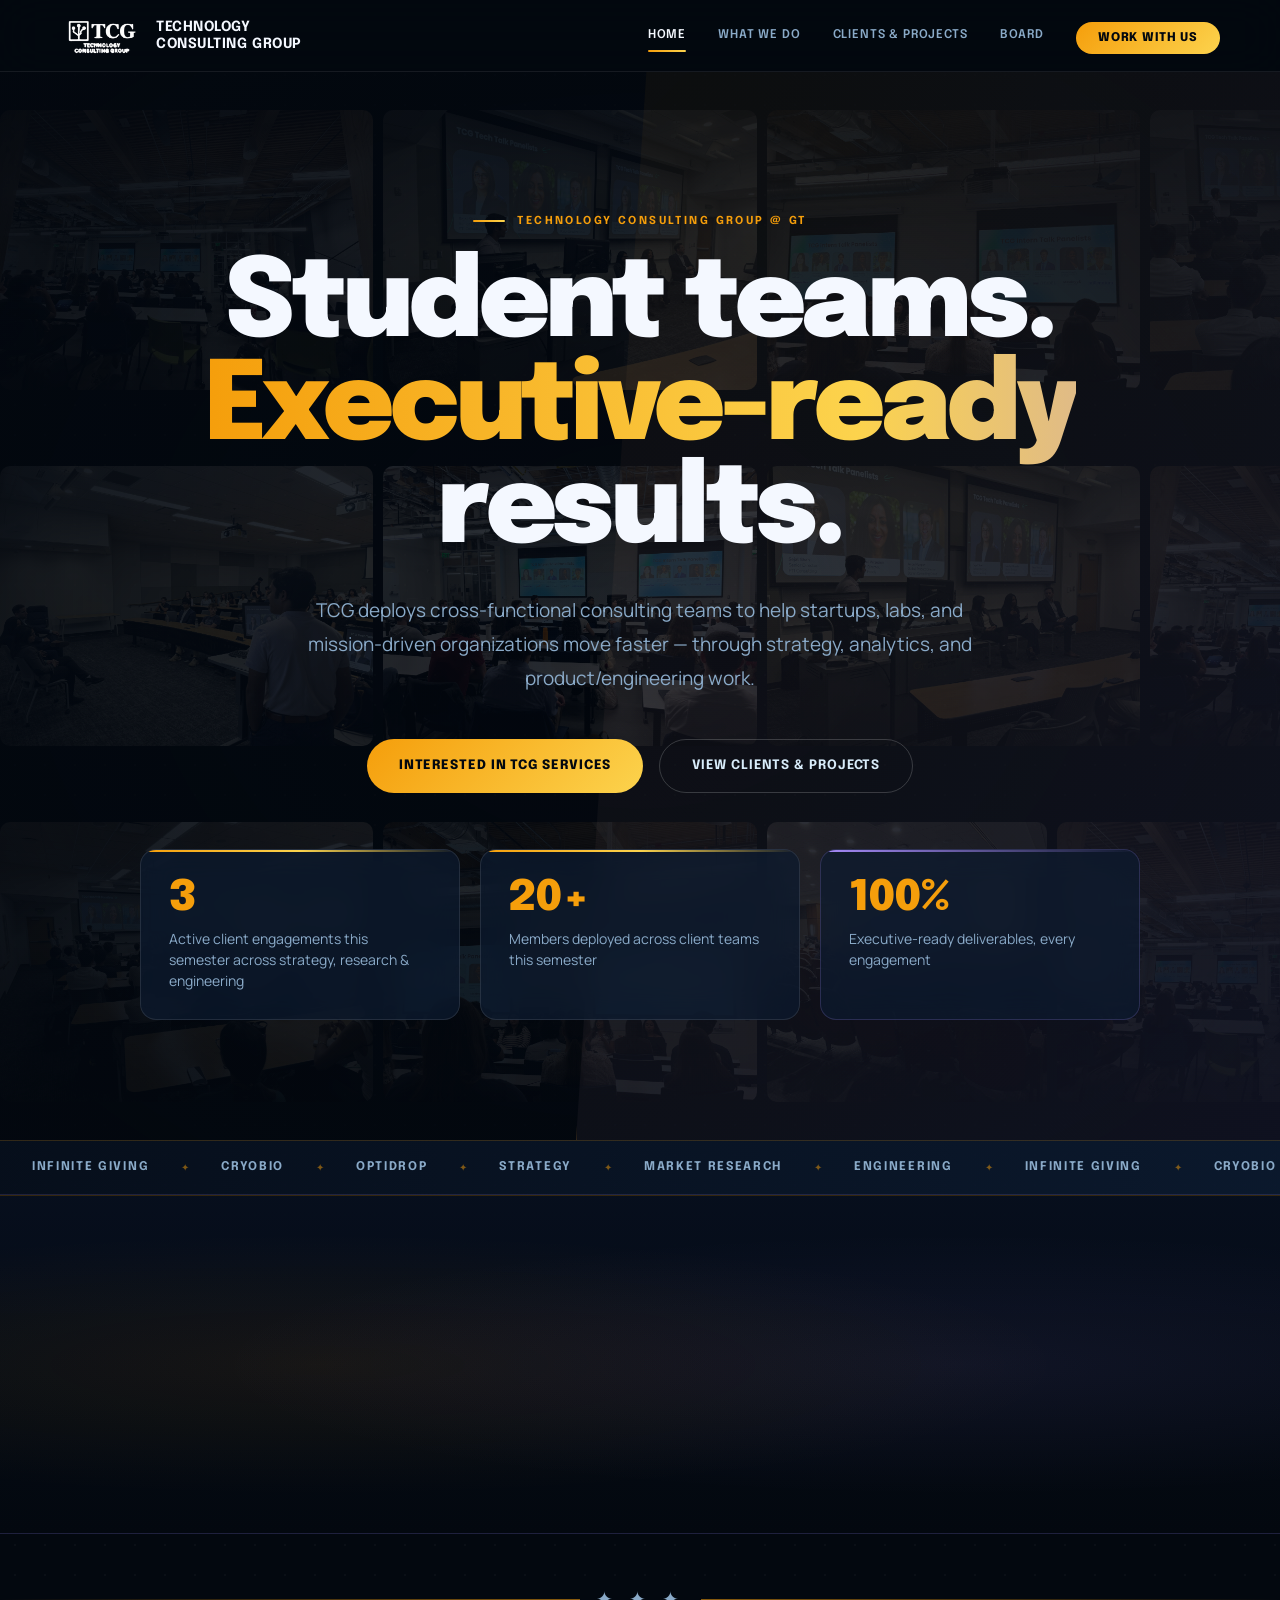
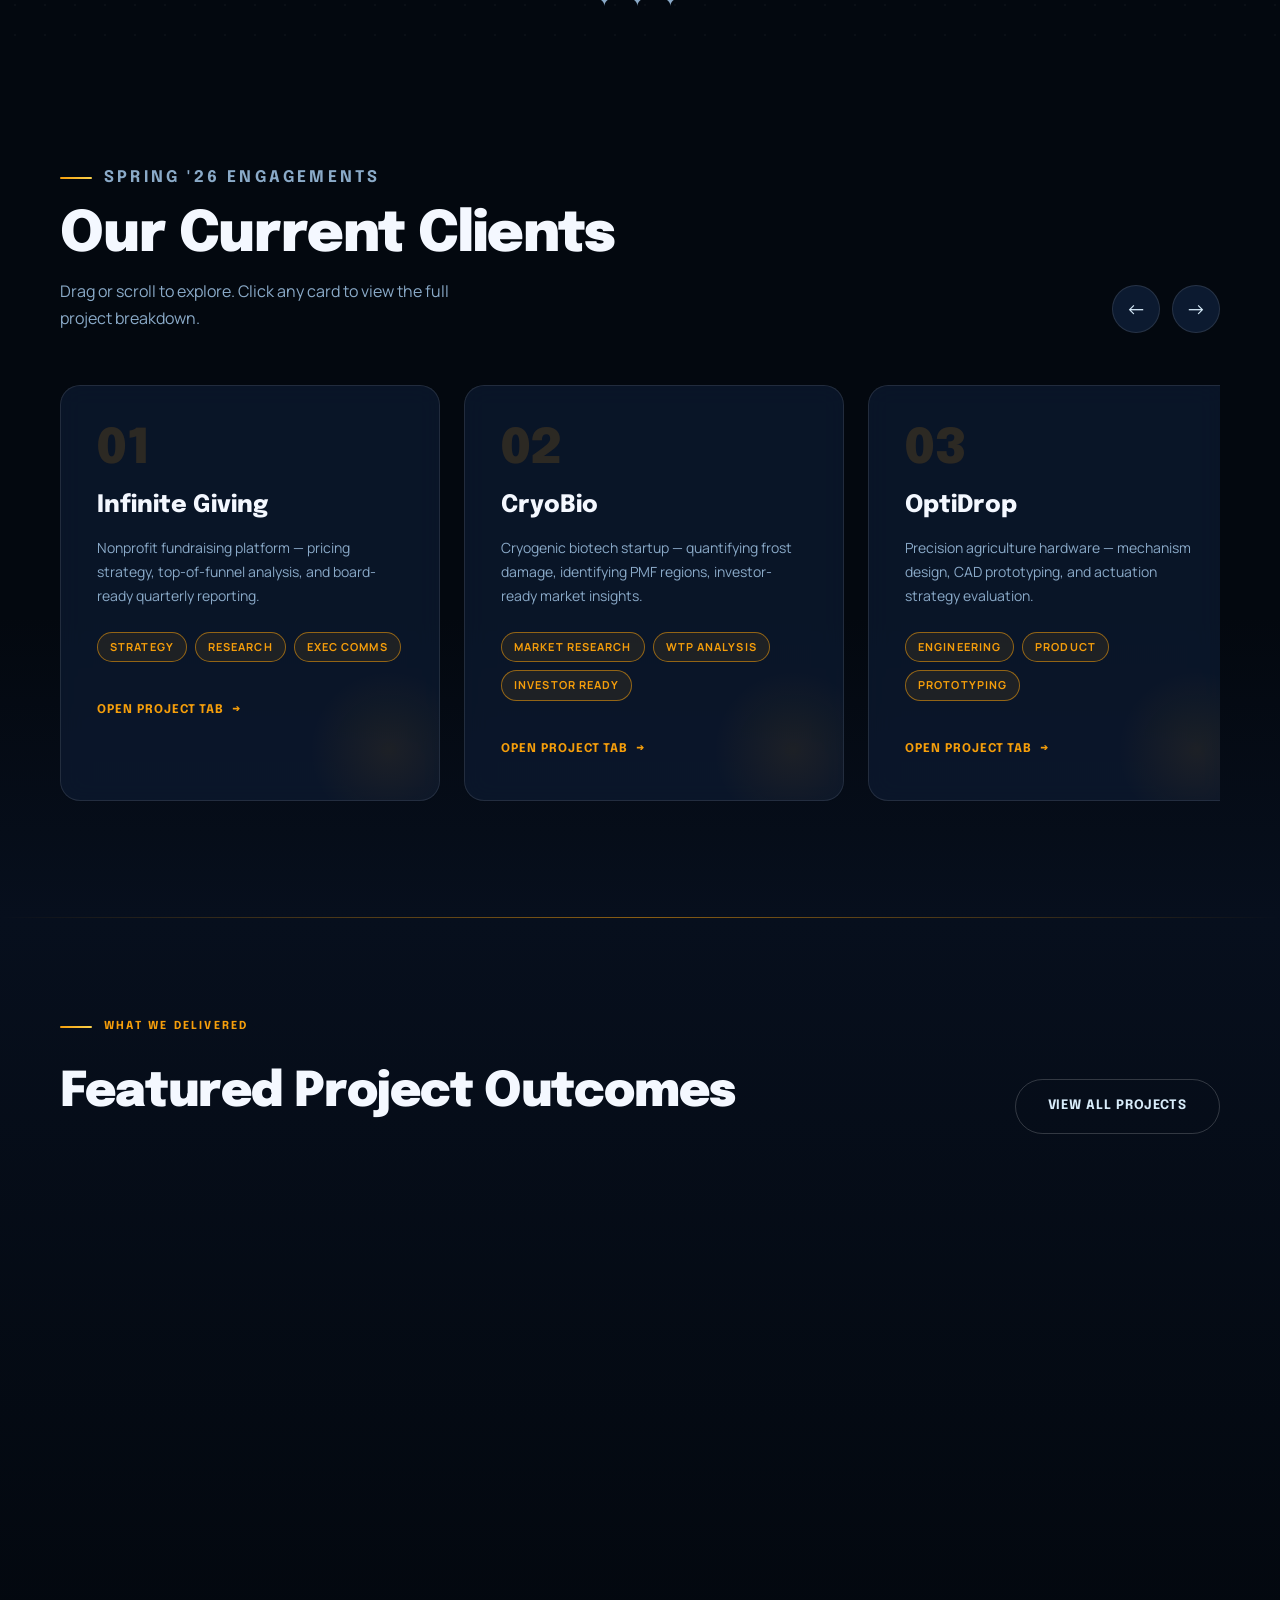
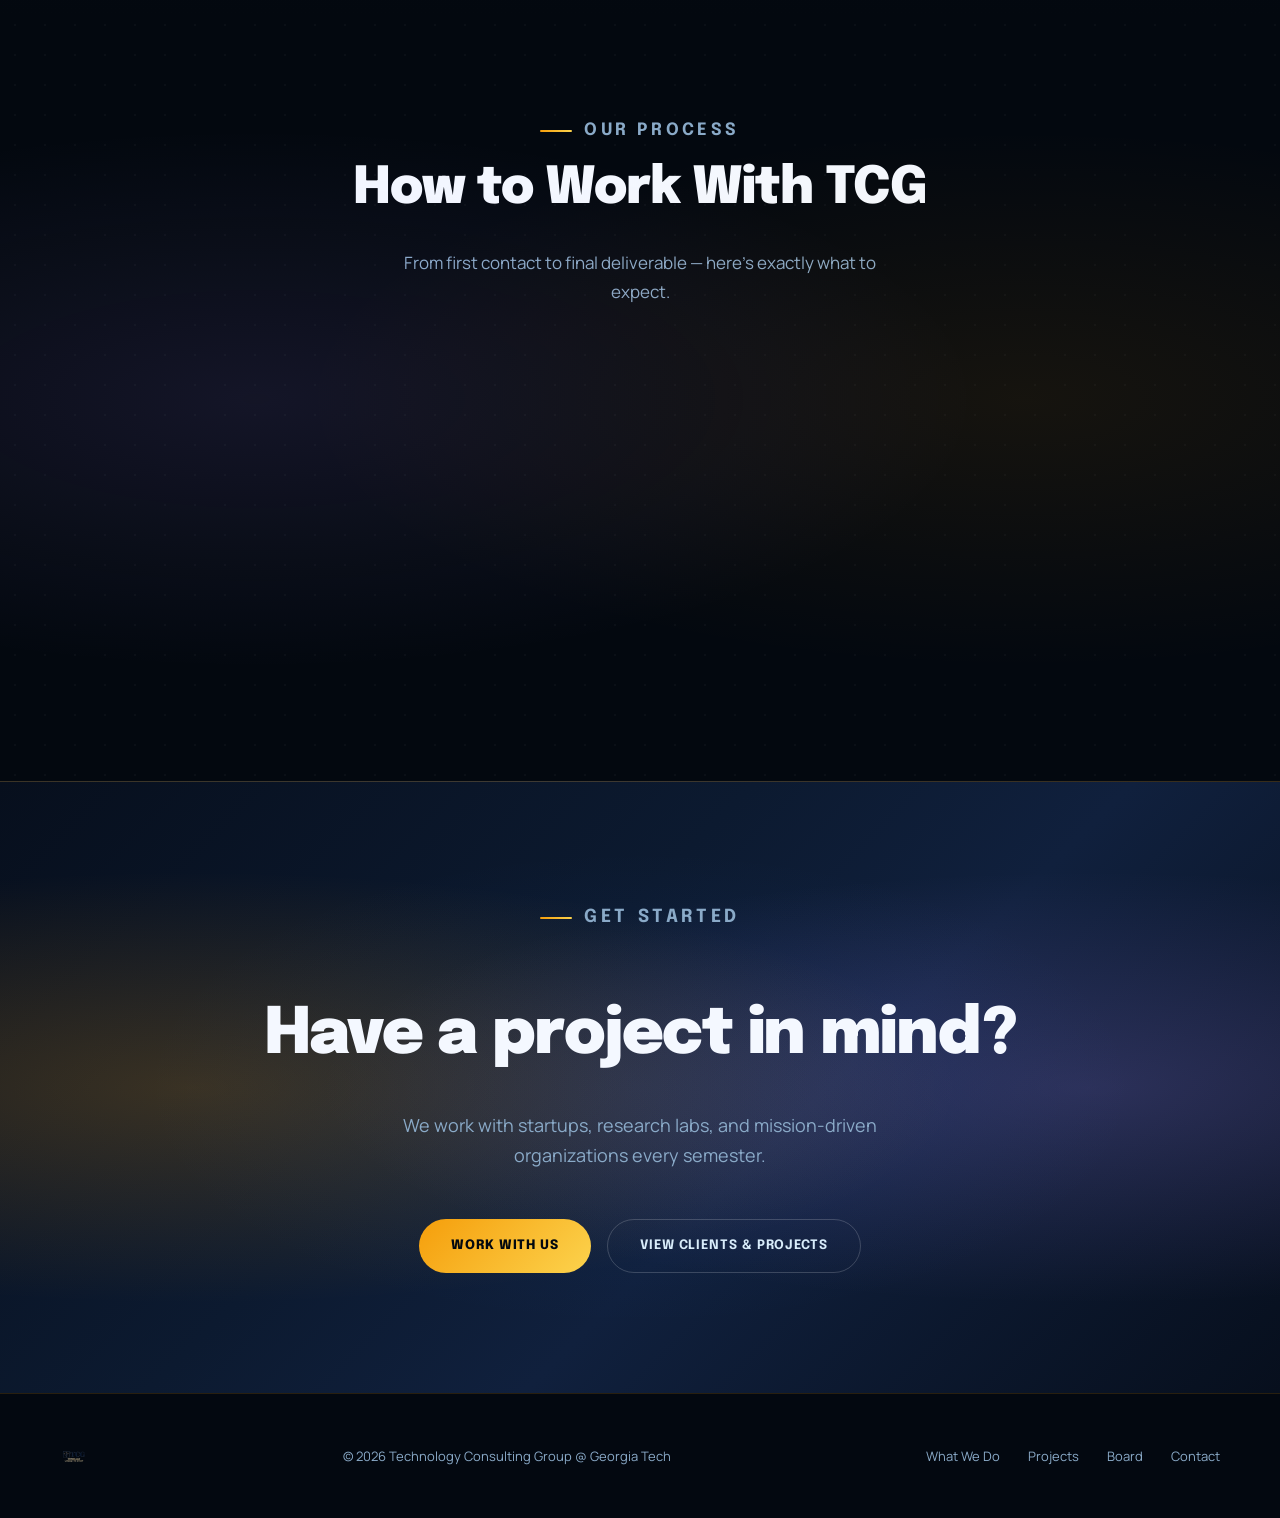
==== commit abde2a14: "update site" ====
--- a/index.html
+++ b/index.html
@@ -11,6 +11,26 @@
   <div class="page-content">
 
     <section id="hero">
+      <div class="hero-photo-strips" aria-hidden="true">
+        <div class="photo-strip strip-1">
+          <div class="strip-inner">
+            <img src="assets/event/IMG_9894.jpeg" alt="" /><img src="assets/event/IMG_1753.jpeg" alt="" /><img src="assets/event/IMG_9898.jpeg" alt="" /><img src="assets/event/IMG_1759.jpeg" alt="" /><img src="assets/event/IMG_1770.jpeg" alt="" /><img src="assets/event/IMG_9900.jpeg" alt="" /><img src="assets/event/IMG_8834.jpeg" alt="" /><img src="assets/event/IMG_1756.jpeg" alt="" />
+            <img src="assets/event/IMG_9894.jpeg" alt="" /><img src="assets/event/IMG_1753.jpeg" alt="" /><img src="assets/event/IMG_9898.jpeg" alt="" /><img src="assets/event/IMG_1759.jpeg" alt="" /><img src="assets/event/IMG_1770.jpeg" alt="" /><img src="assets/event/IMG_9900.jpeg" alt="" /><img src="assets/event/IMG_8834.jpeg" alt="" /><img src="assets/event/IMG_1756.jpeg" alt="" />
+          </div>
+        </div>
+        <div class="photo-strip strip-2">
+          <div class="strip-inner">
+            <img src="assets/event/IMG_1754.jpeg" alt="" /><img src="assets/event/IMG_9900.jpeg" alt="" /><img src="assets/event/IMG_1765.jpeg" alt="" /><img src="assets/event/IMG_9894.jpeg" alt="" /><img src="assets/event/IMG_8817.jpeg" alt="" /><img src="assets/event/IMG_8818.jpeg" alt="" /><img src="assets/event/IMG_9898.jpeg" alt="" /><img src="assets/event/IMG_1770.jpeg" alt="" />
+            <img src="assets/event/IMG_1754.jpeg" alt="" /><img src="assets/event/IMG_9900.jpeg" alt="" /><img src="assets/event/IMG_1765.jpeg" alt="" /><img src="assets/event/IMG_9894.jpeg" alt="" /><img src="assets/event/IMG_8817.jpeg" alt="" /><img src="assets/event/IMG_8818.jpeg" alt="" /><img src="assets/event/IMG_9898.jpeg" alt="" /><img src="assets/event/IMG_1770.jpeg" alt="" />
+          </div>
+        </div>
+        <div class="photo-strip strip-3">
+          <div class="strip-inner">
+            <img src="assets/event/IMG_1756.jpeg" alt="" /><img src="assets/event/IMG_9898.jpeg" alt="" /><img src="assets/event/IMG_8818.jpeg" alt="" /><img src="assets/event/IMG_9894.jpeg" alt="" /><img src="assets/event/IMG_1753.jpeg" alt="" /><img src="assets/event/IMG_1765.jpeg" alt="" /><img src="assets/event/IMG_9900.jpeg" alt="" /><img src="assets/event/IMG_8834.jpeg" alt="" />
+            <img src="assets/event/IMG_1756.jpeg" alt="" /><img src="assets/event/IMG_9898.jpeg" alt="" /><img src="assets/event/IMG_8818.jpeg" alt="" /><img src="assets/event/IMG_9894.jpeg" alt="" /><img src="assets/event/IMG_1753.jpeg" alt="" /><img src="assets/event/IMG_1765.jpeg" alt="" /><img src="assets/event/IMG_9900.jpeg" alt="" /><img src="assets/event/IMG_8834.jpeg" alt="" />
+          </div>
+        </div>
+      </div>
       <div class="container">
         <div class="hero-grid">
           <div class="hero-left">
@@ -24,18 +44,49 @@
           </div>
           <div class="hero-right">
             <div class="hero-stat-card">
-              <div class="stat-num">Spring '26</div>
-              <div class="stat-label">Currently active — 3 client engagements across strategy, research &amp; engineering</div>
+              <div class="stat-num">3</div>
+              <div class="stat-label">Active client engagements this semester across strategy, research &amp; engineering</div>
             </div>
             <div class="hero-stat-card">
-              <div class="stat-num">3+</div>
-              <div class="stat-label">Active client engagements this semester</div>
+              <div class="stat-num">20+</div>
+              <div class="stat-label">Members deployed across client teams this semester</div>
             </div>
             <div class="hero-stat-card">
-              <div class="stat-num">GT</div>
-              <div class="stat-label">Top-ranked engineering &amp; business talent</div>
-            </div>
-          </div>
+              <div class="stat-num">100%</div>
+              <div class="stat-label">Executive-ready deliverables, every engagement</div>
+            </div>
+          </div>
+        </div>
+      </div>
+    </section>
+
+    <section id="client-ticker" aria-hidden="true">
+      <div class="ticker-track">
+        <div class="ticker-inner">
+          <span class="ticker-item">Infinite Giving</span>
+          <span class="ticker-sep">✦</span>
+          <span class="ticker-item">CryoBio</span>
+          <span class="ticker-sep">✦</span>
+          <span class="ticker-item">OptiDrop</span>
+          <span class="ticker-sep">✦</span>
+          <span class="ticker-item">Strategy</span>
+          <span class="ticker-sep">✦</span>
+          <span class="ticker-item">Market Research</span>
+          <span class="ticker-sep">✦</span>
+          <span class="ticker-item">Engineering</span>
+          <span class="ticker-sep">✦</span>
+          <span class="ticker-item">Infinite Giving</span>
+          <span class="ticker-sep">✦</span>
+          <span class="ticker-item">CryoBio</span>
+          <span class="ticker-sep">✦</span>
+          <span class="ticker-item">OptiDrop</span>
+          <span class="ticker-sep">✦</span>
+          <span class="ticker-item">Strategy</span>
+          <span class="ticker-sep">✦</span>
+          <span class="ticker-item">Market Research</span>
+          <span class="ticker-sep">✦</span>
+          <span class="ticker-item">Engineering</span>
+          <span class="ticker-sep">✦</span>
         </div>
       </div>
     </section>
@@ -44,22 +95,22 @@
       <div class="container">
         <div class="impact-grid">
           <div class="impact-item fade-up">
-            <div class="impact-icon-wrap">📈</div>
+            <div class="impact-icon-wrap"><svg width="22" height="22" viewBox="0 0 24 24" fill="none" stroke="currentColor" stroke-width="1.8" stroke-linecap="round" stroke-linejoin="round"><rect x="3" y="12" width="4" height="9" rx="1"/><rect x="10" y="7" width="4" height="14" rx="1"/><rect x="17" y="3" width="4" height="18" rx="1"/></svg></div>
             <h4>Investor-Ready Strategy</h4>
             <p>Board-level reporting, pricing models, and exec communications that hold up under scrutiny.</p>
           </div>
           <div class="impact-item fade-up">
-            <div class="impact-icon-wrap">🔬</div>
+            <div class="impact-icon-wrap"><svg width="22" height="22" viewBox="0 0 24 24" fill="none" stroke="currentColor" stroke-width="1.8" stroke-linecap="round" stroke-linejoin="round"><circle cx="11" cy="11" r="7"/><path d="m21 21-4.35-4.35"/></svg></div>
             <h4>Market Sizing &amp; WTP Research</h4>
             <p>Rigorous willingness-to-pay benchmarking and PMF analysis backed by primary research.</p>
           </div>
           <div class="impact-item fade-up">
-            <div class="impact-icon-wrap">⚙️</div>
+            <div class="impact-icon-wrap"><svg width="22" height="22" viewBox="0 0 24 24" fill="none" stroke="currentColor" stroke-width="1.8" stroke-linecap="round" stroke-linejoin="round"><circle cx="12" cy="12" r="3"/><path d="M12 2v2m0 16v2M4.22 4.22l1.83 1.83m11.9 11.9 1.83 1.83M2 12h2m16 0h2M4.22 19.78l1.83-1.83M18.36 5.64l1.83-1.83"/></svg></div>
             <h4>Prototype &amp; Mechanism Design</h4>
             <p>From CAD to actuation strategy — engineering tradeoff analysis you can actually build from.</p>
           </div>
           <div class="impact-item fade-up">
-            <div class="impact-icon-wrap">📋</div>
+            <div class="impact-icon-wrap"><svg width="22" height="22" viewBox="0 0 24 24" fill="none" stroke="currentColor" stroke-width="1.8" stroke-linecap="round" stroke-linejoin="round"><path d="M14 2H6a2 2 0 0 0-2 2v16a2 2 0 0 0 2 2h12a2 2 0 0 0 2-2V8z"/><polyline points="14 2 14 8 20 8"/><line x1="8" y1="13" x2="16" y2="13"/><line x1="8" y1="17" x2="16" y2="17"/></svg></div>
             <h4>Executive-Ready Deliverables</h4>
             <p>Clean, structured outputs designed for founders, boards, and investors.</p>
           </div>
@@ -164,8 +215,6 @@
       </div>
     </section>
 
-    <div class="section-divider-thick">✦ ✦ ✦</div>
-
     <section id="how-it-works">
       <div class="container">
         <div class="how-header">
@@ -204,7 +253,7 @@
         <h2>Have a project in mind?</h2>
         <p>We work with startups, research labs, and mission-driven organizations every semester.</p>
         <div class="cta-actions">
-          <a href="contact.html" class="btn btn-primary">Interested in TCG Consulting Services</a>
+          <a href="contact.html" class="btn btn-primary">Work With Us</a>
           <a href="clients-projects.html" class="btn btn-outline">View Clients &amp; Projects</a>
         </div>
       </div>
--- a/css/styles.css
+++ b/css/styles.css
@@ -6,19 +6,22 @@
 @import url('https://fonts.googleapis.com/css2?family=Epilogue:wght@400;600;700;800;900&family=Manrope:wght@400;500;600&display=swap');
 
 :root {
-  --bg:          #091524;
-  --surface:     #0F2035;
-  --surface-2:   #163050;
-  --surface-3:   #1C3A5E;
-  --border:      rgba(255,255,255,0.08);
-  --border-gold: rgba(200,146,42,0.4);
-  --gold:        #C8922A;
-  --gold-light:  #E0A840;
-  --gold-dim:    rgba(200,146,42,0.12);
-  --white:       #F0F4FA;
-  --muted:       #7A8FA8;
-  --text:        #D6E2F0;
-  --accent-blue: #1E5FA8;
+  --bg:             #03080F;
+  --surface:        #070F1D;
+  --surface-2:      #0C1A30;
+  --surface-3:      #122340;
+  --border:         rgba(255,255,255,0.11);
+  --border-gold:    rgba(245,158,11,0.55);
+  --gold:           #F59E0B;
+  --gold-light:     #FCD34D;
+  --gold-dim:       rgba(245,158,11,0.09);
+  --violet:         #A78BFA;
+  --violet-dim:     rgba(167,139,250,0.09);
+  --border-violet:  rgba(167,139,250,0.4);
+  --white:          #F4F8FF;
+  --muted:          #8AAAC8;
+  --text:           #D8ECFA;
+  --accent-blue:    #3B82F6;
   --font-display: 'Epilogue', sans-serif;
   --font-body:    'Manrope', sans-serif;
   --nav-h: 72px;
@@ -29,7 +32,16 @@
 
 *, *::before, *::after { box-sizing: border-box; margin: 0; padding: 0; }
 html { scroll-behavior: smooth; }
-body { background: var(--bg); color: var(--text); font-family: var(--font-body); font-size: 16px; line-height: 1.7; -webkit-font-smoothing: antialiased; }
+body {
+  background-color: var(--bg);
+  background-image: radial-gradient(rgba(255,255,255,0.028) 1px, transparent 1px);
+  background-size: 30px 30px;
+  color: var(--text);
+  font-family: var(--font-body);
+  font-size: 16px;
+  line-height: 1.7;
+  -webkit-font-smoothing: antialiased;
+}
 img { display: block; max-width: 100%; }
 a { color: inherit; text-decoration: none; }
 button { cursor: pointer; font-family: var(--font-body); }
@@ -40,10 +52,10 @@
 .tag { display: inline-block; font-size: 11px; font-weight: 700; letter-spacing: 0.1em; text-transform: uppercase; padding: 5px 12px; border: 1px solid var(--border-gold); color: var(--gold); border-radius: 20px; background: var(--gold-dim); }
 
 .btn { display: inline-flex; align-items: center; gap: 8px; font-family: var(--font-display); font-weight: 700; font-size: 13px; letter-spacing: 0.07em; text-transform: uppercase; padding: 15px 32px; border-radius: 40px; transition: var(--transition); cursor: pointer; border: none; }
-.btn-primary { background: linear-gradient(135deg, var(--gold), var(--gold-light)); color: #091524; }
-.btn-primary:hover { transform: translateY(-2px); box-shadow: 0 8px 24px rgba(200,146,42,0.35); }
-.btn-outline { background: transparent; color: var(--text); border: 1px solid rgba(255,255,255,0.2); }
-.btn-outline:hover { border-color: var(--gold); color: var(--gold); background: var(--gold-dim); }
+.btn-primary { background: linear-gradient(135deg, var(--gold) 0%, var(--gold-light) 100%); color: #03080F; font-weight: 800; }
+.btn-primary:hover { transform: translateY(-3px); box-shadow: 0 10px 40px rgba(245,158,11,0.55), 0 0 0 1px rgba(245,158,11,0.3); }
+.btn-outline { background: transparent; color: var(--text); border: 1px solid rgba(255,255,255,0.18); }
+.btn-outline:hover { border-color: var(--gold); color: var(--gold); background: var(--gold-dim); box-shadow: 0 0 24px rgba(245,158,11,0.12); }
 
 .section-label { font-family: var(--font-display); font-size: 11px; font-weight: 700; letter-spacing: 0.2em; text-transform: uppercase; color: var(--gold); margin-bottom: 16px; display: flex; align-items: center; gap: 12px; }
 .section-label::before { content: ''; display: block; width: 32px; height: 2px; background: linear-gradient(90deg, var(--gold), var(--gold-light)); border-radius: 2px; }
@@ -71,7 +83,7 @@
 .section-divider-thick::after { background: linear-gradient(270deg, transparent, var(--border-gold)); }
 
 /* ── NAV ─────────────────────────────────────────────────── */
-#navbar { position: fixed; top: 0; left: 0; right: 0; z-index: 100; height: var(--nav-h); display: flex; align-items: center; background: rgba(9,21,36,0.92); backdrop-filter: blur(20px); -webkit-backdrop-filter: blur(20px); border-bottom: 1px solid var(--border); }
+#navbar { position: fixed; top: 0; left: 0; right: 0; z-index: 100; height: var(--nav-h); display: flex; align-items: center; background: rgba(3,8,15,0.88); backdrop-filter: blur(24px); -webkit-backdrop-filter: blur(24px); border-bottom: 1px solid rgba(255,255,255,0.08); }
 #navbar .container { display: flex; align-items: center; justify-content: space-between; width: 100%; }
 .nav-logo { display: flex; align-items: center; gap: 12px; }
 .nav-logo-text { font-family: var(--font-display); font-weight: 700; font-size: 13px; letter-spacing: 0.05em; text-transform: uppercase; color: var(--white); line-height: 1.25; }
@@ -80,13 +92,13 @@
 .nav-links a::after { content: ''; display: block; height: 2px; background: linear-gradient(90deg, var(--gold), var(--gold-light)); border-radius: 2px; transform: scaleX(0); transform-origin: left; transition: transform 0.25s ease; margin-top: 3px; }
 .nav-links a:hover, .nav-links a.active { color: var(--white); }
 .nav-links a:hover::after, .nav-links a.active::after { transform: scaleX(1); }
-.nav-cta { background: linear-gradient(135deg, var(--gold), var(--gold-light)) !important; color: #091524 !important; padding: 10px 22px; border-radius: 40px; font-weight: 700 !important; font-size: 12px !important; }
+.nav-cta { background: linear-gradient(135deg, var(--gold), var(--gold-light)) !important; color: #03080F !important; padding: 10px 22px; border-radius: 40px; font-weight: 800 !important; font-size: 12px !important; }
 .nav-cta::after { display: none !important; }
-.nav-cta:hover { box-shadow: 0 4px 16px rgba(200,146,42,0.4) !important; transform: translateY(-1px); }
+.nav-cta:hover { box-shadow: 0 4px 24px rgba(245,158,11,0.55) !important; transform: translateY(-2px); }
 
 .hamburger { display: none; flex-direction: column; gap: 5px; background: none; border: none; padding: 4px; cursor: pointer; }
 .hamburger span { display: block; width: 24px; height: 2px; background: var(--white); transition: var(--transition); }
-.mobile-nav { display: none; position: fixed; top: var(--nav-h); left: 0; right: 0; background: rgba(9,21,36,0.98); backdrop-filter: blur(20px); border-bottom: 1px solid var(--border); z-index: 99; flex-direction: column; padding: 24px 40px; }
+.mobile-nav { display: none; position: fixed; top: var(--nav-h); left: 0; right: 0; background: rgba(3,8,15,0.98); backdrop-filter: blur(24px); border-bottom: 1px solid rgba(245,158,11,0.15); z-index: 99; flex-direction: column; padding: 24px 40px; }
 .mobile-nav.open { display: flex; }
 .mobile-nav a { font-family: var(--font-display); font-size: 15px; font-weight: 600; letter-spacing: 0.06em; text-transform: uppercase; color: var(--muted); padding: 16px 0; border-bottom: 1px solid var(--border); transition: color var(--transition); }
 .mobile-nav a:hover { color: var(--white); }
@@ -96,22 +108,22 @@
 
 /* ── HERO ────────────────────────────────────────────────── */
 #hero {
-  min-height: 95vh;
+  min-height: 100vh;
   display: flex;
   align-items: center;
   position: relative;
   overflow: hidden;
-  padding: 100px 0 80px;
-}
+  padding: 140px 0 120px;
+  isolation: isolate;
+}
+#hero .container { max-width: 1440px; padding: 0 60px; }
 #hero::before {
   content: '';
   position: absolute;
   inset: 0;
-  background:
-    radial-gradient(ellipse at 80% 20%, rgba(200,146,42,0.12) 0%, transparent 50%),
-    radial-gradient(ellipse at 10% 80%, rgba(30,95,168,0.15) 0%, transparent 50%),
-    radial-gradient(ellipse at 50% 50%, rgba(15,32,53,0.6) 0%, transparent 80%);
-  pointer-events: none;
+  background: radial-gradient(ellipse at 50% 50%, rgba(3,8,15,0.55) 0%, rgba(3,8,15,0.92) 100%);
+  pointer-events: none;
+  z-index: 1;
 }
 #hero::after {
   content: '';
@@ -119,33 +131,37 @@
   top: 0; right: 0;
   width: 55%;
   height: 100%;
-  background: linear-gradient(135deg, rgba(200,146,42,0.04) 0%, rgba(30,95,168,0.08) 100%);
+  background: linear-gradient(135deg, rgba(245,158,11,0.04) 0%, rgba(167,139,250,0.07) 100%);
   clip-path: polygon(10% 0%, 100% 0%, 100% 100%, 0% 100%);
   pointer-events: none;
-  border-left: 1px solid rgba(200,146,42,0.1);
-}
-
-.hero-grid { display: grid; grid-template-columns: 1.1fr 0.9fr; gap: 60px; align-items: center; position: relative; z-index: 1; }
-.hero-eyebrow { font-family: var(--font-display); font-size: 11px; font-weight: 700; letter-spacing: 0.22em; text-transform: uppercase; color: var(--gold); margin-bottom: 24px; display: flex; align-items: center; gap: 12px; }
+  border-left: 1px solid rgba(245,158,11,0.15);
+  z-index: 1;
+}
+
+.hero-grid { display: flex; flex-direction: column; align-items: center; text-align: center; gap: 56px; position: relative; z-index: 2; width: 100%; }
+.hero-eyebrow { font-family: var(--font-display); font-size: 11px; font-weight: 700; letter-spacing: 0.22em; text-transform: uppercase; color: var(--gold); margin-bottom: 24px; display: flex; align-items: center; justify-content: center; gap: 12px; }
 .hero-eyebrow::before { content: ''; width: 32px; height: 2px; background: linear-gradient(90deg, var(--gold), var(--gold-light)); border-radius: 2px; }
-.hero-headline { font-family: var(--font-display); font-size: clamp(48px, 6vw, 80px); font-weight: 900; line-height: 1.0; letter-spacing: -0.03em; color: var(--white); margin-bottom: 28px; }
-.hero-headline em { font-style: normal; background: linear-gradient(90deg, var(--gold), var(--gold-light), var(--gold)); background-size: 200% auto; -webkit-background-clip: text; -webkit-text-fill-color: transparent; background-clip: text; animation: shimmer 3s linear infinite; }
-.hero-sub { font-size: 18px; color: var(--muted); line-height: 1.8; max-width: 520px; margin-bottom: 44px; }
-.hero-ctas { display: flex; gap: 16px; flex-wrap: wrap; }
-
-.hero-right { display: flex; flex-direction: column; gap: 16px; }
-.hero-stat-card { background: linear-gradient(135deg, var(--surface) 0%, var(--surface-2) 100%); border: 1px solid var(--border); border-radius: 12px; padding: 28px 28px; transition: border-color var(--transition), transform var(--transition); position: relative; overflow: hidden; }
-.hero-stat-card::before { content: ''; position: absolute; top: 0; left: 0; right: 0; height: 2px; background: linear-gradient(90deg, var(--gold), transparent); }
-.hero-stat-card:hover { border-color: var(--border-gold); transform: translateX(6px); }
-.hero-stat-card .stat-num { font-family: var(--font-display); font-size: 40px; font-weight: 900; color: var(--gold); line-height: 1; margin-bottom: 8px; }
+.hero-headline { font-family: var(--font-display); font-size: clamp(56px, 8.5vw, 112px); font-weight: 900; line-height: 0.95; letter-spacing: -0.04em; color: var(--white); margin-bottom: 28px; }
+.hero-headline em { font-style: normal; background: linear-gradient(90deg, var(--gold), var(--gold-light), var(--violet), var(--gold-light), var(--gold)); background-size: 300% auto; -webkit-background-clip: text; -webkit-text-fill-color: transparent; background-clip: text; animation: shimmer 4s linear infinite; }
+.hero-sub { font-size: 19px; color: var(--muted); line-height: 1.8; max-width: 680px; margin: 0 auto 44px; }
+.hero-ctas { display: flex; gap: 16px; flex-wrap: wrap; justify-content: center; }
+
+.hero-right { display: flex; flex-direction: row; gap: 20px; width: 100%; justify-content: center; flex-wrap: wrap; }
+.hero-stat-card { flex: 1; min-width: 200px; max-width: 320px; background: rgba(12,26,48,0.7); backdrop-filter: blur(16px); -webkit-backdrop-filter: blur(16px); border: 1px solid rgba(255,255,255,0.1); border-radius: 16px; padding: 28px 28px; transition: border-color var(--transition), box-shadow var(--transition); position: relative; overflow: hidden; animation: card-float 6s ease-in-out infinite; text-align: left; }
+.hero-stat-card:nth-child(2) { animation-delay: -2s; }
+.hero-stat-card:nth-child(3) { animation-delay: -4s; border: 1px solid rgba(167,139,250,0.2); }
+.hero-stat-card::before { content: ''; position: absolute; top: 0; left: 0; right: 0; height: 2px; background: linear-gradient(90deg, var(--gold), var(--gold-light), transparent); }
+.hero-stat-card:nth-child(3)::before { background: linear-gradient(90deg, var(--violet), transparent); }
+.hero-stat-card:hover { border-color: rgba(245,158,11,0.6); box-shadow: 0 0 0 1px rgba(245,158,11,0.2), 0 20px 50px rgba(245,158,11,0.12), 0 0 80px rgba(245,158,11,0.06); animation-play-state: paused; }
+.hero-stat-card .stat-num { font-family: var(--font-display); font-size: 42px; font-weight: 900; color: var(--gold); line-height: 1; margin-bottom: 8px; }
 .hero-stat-card .stat-label { font-size: 14px; color: var(--muted); line-height: 1.5; }
 
 /* ── IMPACT STRIP ────────────────────────────────────────── */
 #impact-strip {
-  padding: 64px 0;
-  background: linear-gradient(180deg, var(--surface) 0%, var(--bg) 100%);
-  border-top: 1px solid var(--border);
-  border-bottom: 1px solid var(--border);
+  padding: 72px 0;
+  background: linear-gradient(180deg, rgba(7,15,29,0.95) 0%, var(--bg) 100%);
+  border-top: 1px solid rgba(245,158,11,0.2);
+  border-bottom: 1px solid rgba(167,139,250,0.15);
   position: relative;
   overflow: hidden;
 }
@@ -153,15 +169,19 @@
   content: '';
   position: absolute;
   inset: 0;
-  background: radial-gradient(ellipse at 50% 0%, rgba(200,146,42,0.06) 0%, transparent 60%);
+  background:
+    radial-gradient(ellipse at 25% 50%, rgba(245,158,11,0.07) 0%, transparent 55%),
+    radial-gradient(ellipse at 75% 50%, rgba(167,139,250,0.07) 0%, transparent 55%);
   pointer-events: none;
 }
 .impact-grid { display: grid; grid-template-columns: repeat(4, 1fr); position: relative; z-index: 1; }
-.impact-item { padding: 0 36px; border-right: 1px solid var(--border); }
+.impact-item { padding: 0 36px; border-right: 1px solid var(--border); transition: transform var(--transition); }
 .impact-item:first-child { padding-left: 0; }
 .impact-item:last-child { border-right: none; }
-.impact-icon-wrap { width: 48px; height: 48px; border-radius: 12px; background: var(--gold-dim); border: 1px solid var(--border-gold); display: flex; align-items: center; justify-content: center; font-size: 22px; margin-bottom: 16px; }
-.impact-item h4 { font-family: var(--font-display); font-size: 15px; font-weight: 700; color: var(--white); margin-bottom: 8px; }
+.impact-item:hover { transform: translateY(-4px); }
+.impact-icon-wrap { width: 52px; height: 52px; border-radius: 14px; background: var(--gold-dim); border: 1px solid var(--border-gold); display: flex; align-items: center; justify-content: center; font-size: 24px; margin-bottom: 18px; box-shadow: 0 0 20px rgba(245,158,11,0.15); color: var(--gold); }
+.impact-item:nth-child(even) .impact-icon-wrap { background: var(--violet-dim); border-color: var(--border-violet); box-shadow: 0 0 20px rgba(167,139,250,0.15); color: var(--violet); }
+.impact-item h4 { font-family: var(--font-display); font-size: 15px; font-weight: 700; color: var(--white); margin-bottom: 10px; }
 .impact-item p { font-size: 13px; color: var(--muted); line-height: 1.6; }
 
 /* ── CLIENT SCROLLER ─────────────────────────────────────── */
@@ -189,20 +209,22 @@
 .project-card {
   flex: 0 0 380px;
   scroll-snap-align: start;
-  background: linear-gradient(145deg, var(--surface-2) 0%, var(--surface-3) 100%);
-  border: 1px solid var(--border);
-  border-radius: 16px;
+  background: rgba(12,26,48,0.75);
+  backdrop-filter: blur(12px);
+  -webkit-backdrop-filter: blur(12px);
+  border: 1px solid rgba(255,255,255,0.1);
+  border-radius: 20px;
   padding: 40px 36px;
   transition: border-color var(--transition), transform var(--transition), box-shadow var(--transition);
   position: relative;
   overflow: hidden;
 }
-.project-card::before { content: ''; position: absolute; top: 0; left: 0; right: 0; height: 3px; background: linear-gradient(90deg, var(--gold), var(--gold-light), transparent); opacity: 0; transition: opacity var(--transition); }
-.project-card::after { content: ''; position: absolute; bottom: 0; right: 0; width: 120px; height: 120px; background: radial-gradient(circle, rgba(200,146,42,0.06) 0%, transparent 70%); pointer-events: none; }
-.project-card:hover { border-color: var(--border-gold); transform: translateY(-6px); box-shadow: 0 20px 48px rgba(0,0,0,0.3); }
+.project-card::before { content: ''; position: absolute; top: 0; left: 0; right: 0; height: 3px; background: linear-gradient(90deg, var(--gold), var(--gold-light), var(--violet), transparent); opacity: 0; transition: opacity var(--transition); }
+.project-card::after { content: ''; position: absolute; bottom: -30px; right: -30px; width: 160px; height: 160px; background: radial-gradient(circle, rgba(245,158,11,0.08) 0%, transparent 70%); pointer-events: none; }
+.project-card:hover { border-color: rgba(245,158,11,0.5); transform: translateY(-8px); box-shadow: 0 0 0 1px rgba(245,158,11,0.2), 0 24px 60px rgba(0,0,0,0.5), 0 0 80px rgba(245,158,11,0.08); }
 .project-card:hover::before { opacity: 1; }
 
-.card-number { font-family: var(--font-display); font-size: 48px; font-weight: 900; color: rgba(200,146,42,0.12); line-height: 1; margin-bottom: 12px; }
+.card-number { font-family: var(--font-display); font-size: 48px; font-weight: 900; color: rgba(245,158,11,0.15); line-height: 1; margin-bottom: 12px; }
 .card-client { font-family: var(--font-display); font-size: 24px; font-weight: 800; color: var(--white); margin-bottom: 10px; }
 .card-desc { font-size: 14px; color: var(--muted); margin-bottom: 24px; line-height: 1.7; }
 .card-tags { display: flex; flex-wrap: wrap; gap: 8px; margin-bottom: 32px; }
@@ -232,16 +254,18 @@
 .outcomes-header h2 { font-family: var(--font-display); font-size: clamp(32px, 4vw, 48px); font-weight: 900; color: var(--white); letter-spacing: -0.02em; }
 .outcomes-grid { display: grid; grid-template-columns: repeat(3, 1fr); gap: 24px; }
 .outcome-block {
-  background: linear-gradient(145deg, var(--surface-2) 0%, var(--surface-3) 100%);
-  border: 1px solid var(--border);
-  border-radius: 16px;
+  background: rgba(12,26,48,0.7);
+  backdrop-filter: blur(12px);
+  -webkit-backdrop-filter: blur(12px);
+  border: 1px solid rgba(255,255,255,0.1);
+  border-radius: 20px;
   padding: 40px 36px;
-  transition: border-color var(--transition), transform var(--transition);
-  position: relative;
-  overflow: hidden;
-}
-.outcome-block::after { content: ''; position: absolute; bottom: -20px; right: -20px; width: 100px; height: 100px; border-radius: 50%; background: var(--gold-dim); pointer-events: none; }
-.outcome-block:hover { border-color: var(--border-gold); transform: translateY(-4px); }
+  transition: border-color var(--transition), transform var(--transition), box-shadow var(--transition);
+  position: relative;
+  overflow: hidden;
+}
+.outcome-block::after { content: ''; position: absolute; bottom: -30px; right: -30px; width: 140px; height: 140px; border-radius: 50%; background: radial-gradient(circle, rgba(245,158,11,0.1) 0%, transparent 70%); pointer-events: none; }
+.outcome-block:hover { border-color: rgba(245,158,11,0.45); transform: translateY(-6px); box-shadow: 0 0 0 1px rgba(245,158,11,0.15), 0 20px 48px rgba(0,0,0,0.4); }
 .outcome-client { font-family: var(--font-display); font-size: 20px; font-weight: 800; color: var(--gold); margin-bottom: 20px; padding-bottom: 16px; border-bottom: 1px solid var(--border-gold); }
 .outcome-details { list-style: none; display: flex; flex-direction: column; gap: 10px; }
 .outcome-details li { font-size: 14px; color: var(--text); padding-left: 20px; position: relative; line-height: 1.6; }
@@ -257,7 +281,9 @@
   content: '';
   position: absolute;
   inset: 0;
-  background: radial-gradient(ellipse at 50% 50%, rgba(30,95,168,0.08) 0%, transparent 70%);
+  background:
+    radial-gradient(ellipse at 20% 50%, rgba(167,139,250,0.1) 0%, transparent 50%),
+    radial-gradient(ellipse at 80% 50%, rgba(245,158,11,0.08) 0%, transparent 50%);
   pointer-events: none;
 }
 .how-header { text-align: center; margin-bottom: 72px; }
@@ -266,23 +292,27 @@
 .steps-grid { display: grid; grid-template-columns: repeat(4, 1fr); gap: 32px; position: relative; z-index: 1; }
 .steps-connector { position: absolute; top: 44px; left: 10%; right: 10%; height: 1px; background: linear-gradient(90deg, var(--gold), rgba(200,146,42,0.2), var(--gold)); }
 .step {
-  background: linear-gradient(145deg, var(--surface) 0%, var(--surface-2) 100%);
-  border: 1px solid var(--border);
-  border-radius: 16px;
+  background: rgba(12,26,48,0.7);
+  backdrop-filter: blur(12px);
+  -webkit-backdrop-filter: blur(12px);
+  border: 1px solid rgba(255,255,255,0.1);
+  border-radius: 20px;
   padding: 36px 28px 32px;
   position: relative;
-  transition: border-color var(--transition), transform var(--transition);
-}
-.step:hover { border-color: var(--border-gold); transform: translateY(-4px); }
-.step-num { width: 52px; height: 52px; border-radius: 50%; background: linear-gradient(135deg, var(--gold), var(--gold-light)); display: flex; align-items: center; justify-content: center; font-family: var(--font-display); font-weight: 900; font-size: 16px; color: #091524; margin-bottom: 24px; box-shadow: 0 4px 16px rgba(200,146,42,0.3); }
+  transition: border-color var(--transition), transform var(--transition), box-shadow var(--transition);
+}
+.step:hover { border-color: rgba(245,158,11,0.45); transform: translateY(-6px); box-shadow: 0 0 0 1px rgba(245,158,11,0.15), 0 20px 48px rgba(0,0,0,0.35); }
+.step:nth-child(even):hover { border-color: rgba(167,139,250,0.45); box-shadow: 0 0 0 1px rgba(167,139,250,0.15), 0 20px 48px rgba(0,0,0,0.35); }
+.step-num { width: 52px; height: 52px; border-radius: 50%; background: linear-gradient(135deg, var(--gold), var(--gold-light)); display: flex; align-items: center; justify-content: center; font-family: var(--font-display); font-weight: 900; font-size: 16px; color: #03080F; margin-bottom: 24px; box-shadow: 0 4px 20px rgba(245,158,11,0.45); }
+.step:nth-child(even) .step-num { background: linear-gradient(135deg, var(--violet), #818CF8); box-shadow: 0 4px 20px rgba(167,139,250,0.45); }
 .step h4 { font-family: var(--font-display); font-weight: 700; font-size: 16px; color: var(--white); margin-bottom: 10px; }
 .step p { font-size: 14px; color: var(--muted); line-height: 1.65; }
 
 /* ── CTA BAND ────────────────────────────────────────────── */
 #cta-band {
   padding: 120px 0;
-  background: linear-gradient(135deg, var(--surface) 0%, var(--surface-3) 50%, var(--surface) 100%);
-  border-top: 1px solid var(--border);
+  background: linear-gradient(135deg, #070F1D 0%, #0C1A30 40%, #10203D 60%, #070F1D 100%);
+  border-top: 1px solid rgba(245,158,11,0.2);
   text-align: center;
   position: relative;
   overflow: hidden;
@@ -292,8 +322,9 @@
   position: absolute;
   inset: 0;
   background:
-    radial-gradient(ellipse at 20% 50%, rgba(200,146,42,0.1) 0%, transparent 50%),
-    radial-gradient(ellipse at 80% 50%, rgba(30,95,168,0.1) 0%, transparent 50%);
+    radial-gradient(ellipse at 15% 50%, rgba(245,158,11,0.2)  0%, transparent 50%),
+    radial-gradient(ellipse at 85% 50%, rgba(167,139,250,0.2) 0%, transparent 50%),
+    radial-gradient(ellipse at 50% 50%, rgba(59,130,246,0.08) 0%, transparent 55%);
   pointer-events: none;
 }
 #cta-band .container { position: relative; z-index: 1; }
@@ -302,7 +333,7 @@
 .cta-actions { display: flex; gap: 16px; justify-content: center; flex-wrap: wrap; }
 
 /* ── FOOTER ──────────────────────────────────────────────── */
-footer { padding: 48px 0; background: var(--surface); border-top: 1px solid var(--border); }
+footer { padding: 48px 0; background: #030810; border-top: 1px solid rgba(245,158,11,0.15); }
 .footer-inner { display: flex; align-items: center; justify-content: space-between; flex-wrap: wrap; gap: 24px; }
 .footer-copy { font-size: 13px; color: var(--muted); }
 .footer-links { display: flex; gap: 28px; list-style: none; }
@@ -351,7 +382,8 @@
 .pillars-grid { display: grid; grid-template-columns: repeat(2, 1fr); gap: 24px; }
 .pillar { background: linear-gradient(145deg, var(--surface) 0%, var(--surface-2) 100%); border: 1px solid var(--border); border-radius: 16px; padding: 44px 40px; transition: border-color var(--transition), transform var(--transition); }
 .pillar:hover { border-color: var(--border-gold); transform: translateY(-4px); }
-.pillar-icon { width: 56px; height: 56px; border-radius: 14px; background: var(--gold-dim); border: 1px solid var(--border-gold); display: flex; align-items: center; justify-content: center; font-size: 26px; margin-bottom: 20px; }
+.pillar-icon { width: 56px; height: 56px; border-radius: 14px; background: var(--gold-dim); border: 1px solid var(--border-gold); display: flex; align-items: center; justify-content: center; font-size: 26px; margin-bottom: 20px; color: var(--gold); }
+.pillar:nth-child(even) .pillar-icon { background: var(--violet-dim); border-color: var(--border-violet); color: var(--violet); }
 .pillar h3 { font-family: var(--font-display); font-size: 20px; font-weight: 800; color: var(--white); margin-bottom: 12px; }
 .pillar p { font-size: 15px; color: var(--muted); line-height: 1.75; }
 
@@ -448,6 +480,117 @@
 @keyframes scaleIn { from { opacity: 0; transform: scale(0.92); } to { opacity: 1; transform: scale(1); } }
 @keyframes shimmer { 0% { background-position: -200% center; } 100% { background-position: 200% center; } }
 
+@keyframes blob-drift-1 {
+  0%, 100% { transform: translate(0, 0) scale(1); }
+  33%       { transform: translate(50px, -40px) scale(1.1); }
+  66%       { transform: translate(-30px, 50px) scale(0.93); }
+}
+@keyframes blob-drift-2 {
+  0%, 100% { transform: translate(0, 0) scale(1) rotate(0deg); }
+  25%       { transform: translate(-60px, 40px) scale(1.12) rotate(12deg); }
+  75%       { transform: translate(40px, -50px) scale(0.9) rotate(-10deg); }
+}
+@keyframes blob-drift-3 {
+  0%, 100% { transform: translate(0, 0) scale(1); }
+  50%       { transform: translate(70px, 60px) scale(1.18); }
+}
+@keyframes card-float {
+  0%, 100% { transform: translateY(0px); }
+  50%       { transform: translateY(-10px); }
+}
+@keyframes ticker-scroll {
+  0%   { transform: translateX(0); }
+  100% { transform: translateX(-50%); }
+}
+
+/* ── HERO PHOTO STRIPS ───────────────────────────────────── */
+.hero-photo-strips {
+  position: absolute;
+  inset: 0;
+  z-index: 0;
+  display: flex;
+  flex-direction: column;
+  pointer-events: none;
+  overflow: hidden;
+  opacity: 0.4;
+}
+.photo-strip {
+  overflow: hidden;
+  line-height: 0;
+  flex: 1;
+  display: flex;
+  align-items: center;
+}
+.strip-inner {
+  display: flex;
+  gap: 10px;
+  width: max-content;
+  will-change: transform;
+  padding: 6px 0;
+}
+.strip-inner img {
+  height: calc(100vh / 3 - 20px);
+  min-height: 200px;
+  width: auto;
+  min-width: 280px;
+  object-fit: cover;
+  border-radius: 10px;
+  flex-shrink: 0;
+  display: block;
+}
+.strip-1 .strip-inner { animation: strip-left  42s linear infinite; }
+.strip-2 .strip-inner { animation: strip-right 55s linear infinite; }
+.strip-3 .strip-inner { animation: strip-left  34s linear infinite; }
+@keyframes strip-left  { from { transform: translateX(0);    } to { transform: translateX(-50%); } }
+@keyframes strip-right { from { transform: translateX(-50%); } to { transform: translateX(0);    } }
+
+/* ── HERO BOTTOM GLOW ────────────────────────────────────── */
+.hero-bottom-glow {
+  position: absolute;
+  bottom: 0;
+  left: 10%;
+  right: 10%;
+  height: 2px;
+  background: linear-gradient(90deg, transparent, rgba(245,158,11,0.7), rgba(167,139,250,0.7), transparent);
+  z-index: 1;
+  filter: blur(1px);
+  box-shadow: 0 0 30px 4px rgba(245,158,11,0.25), 0 0 60px 10px rgba(167,139,250,0.15);
+}
+
+/* ── CLIENT TICKER ───────────────────────────────────────── */
+#client-ticker {
+  overflow: hidden;
+  padding: 16px 0;
+  background: linear-gradient(90deg, rgba(7,15,29,0.9), rgba(12,26,48,0.9));
+  border-top: 1px solid rgba(245,158,11,0.18);
+  border-bottom: 1px solid rgba(167,139,250,0.15);
+}
+.ticker-track { display: flex; width: 100%; }
+.ticker-inner {
+  display: flex;
+  align-items: center;
+  gap: 0;
+  white-space: nowrap;
+  animation: ticker-scroll 28s linear infinite;
+  will-change: transform;
+}
+.ticker-item {
+  font-family: var(--font-display);
+  font-size: 12px;
+  font-weight: 700;
+  letter-spacing: 0.14em;
+  text-transform: uppercase;
+  color: var(--muted);
+  padding: 0 32px;
+  transition: color 0.2s;
+}
+.ticker-sep {
+  color: var(--gold);
+  font-size: 10px;
+  flex-shrink: 0;
+  opacity: 0.5;
+}
+
 .hero-left  { animation: slideInLeft  0.8s cubic-bezier(0.4,0,0.2,1) both; }
 .hero-right { animation: slideInRight 0.8s cubic-bezier(0.4,0,0.2,1) 0.2s both; }
 .hero-stat-card { animation: scaleIn 0.5s cubic-bezier(0.4,0,0.2,1) both; }
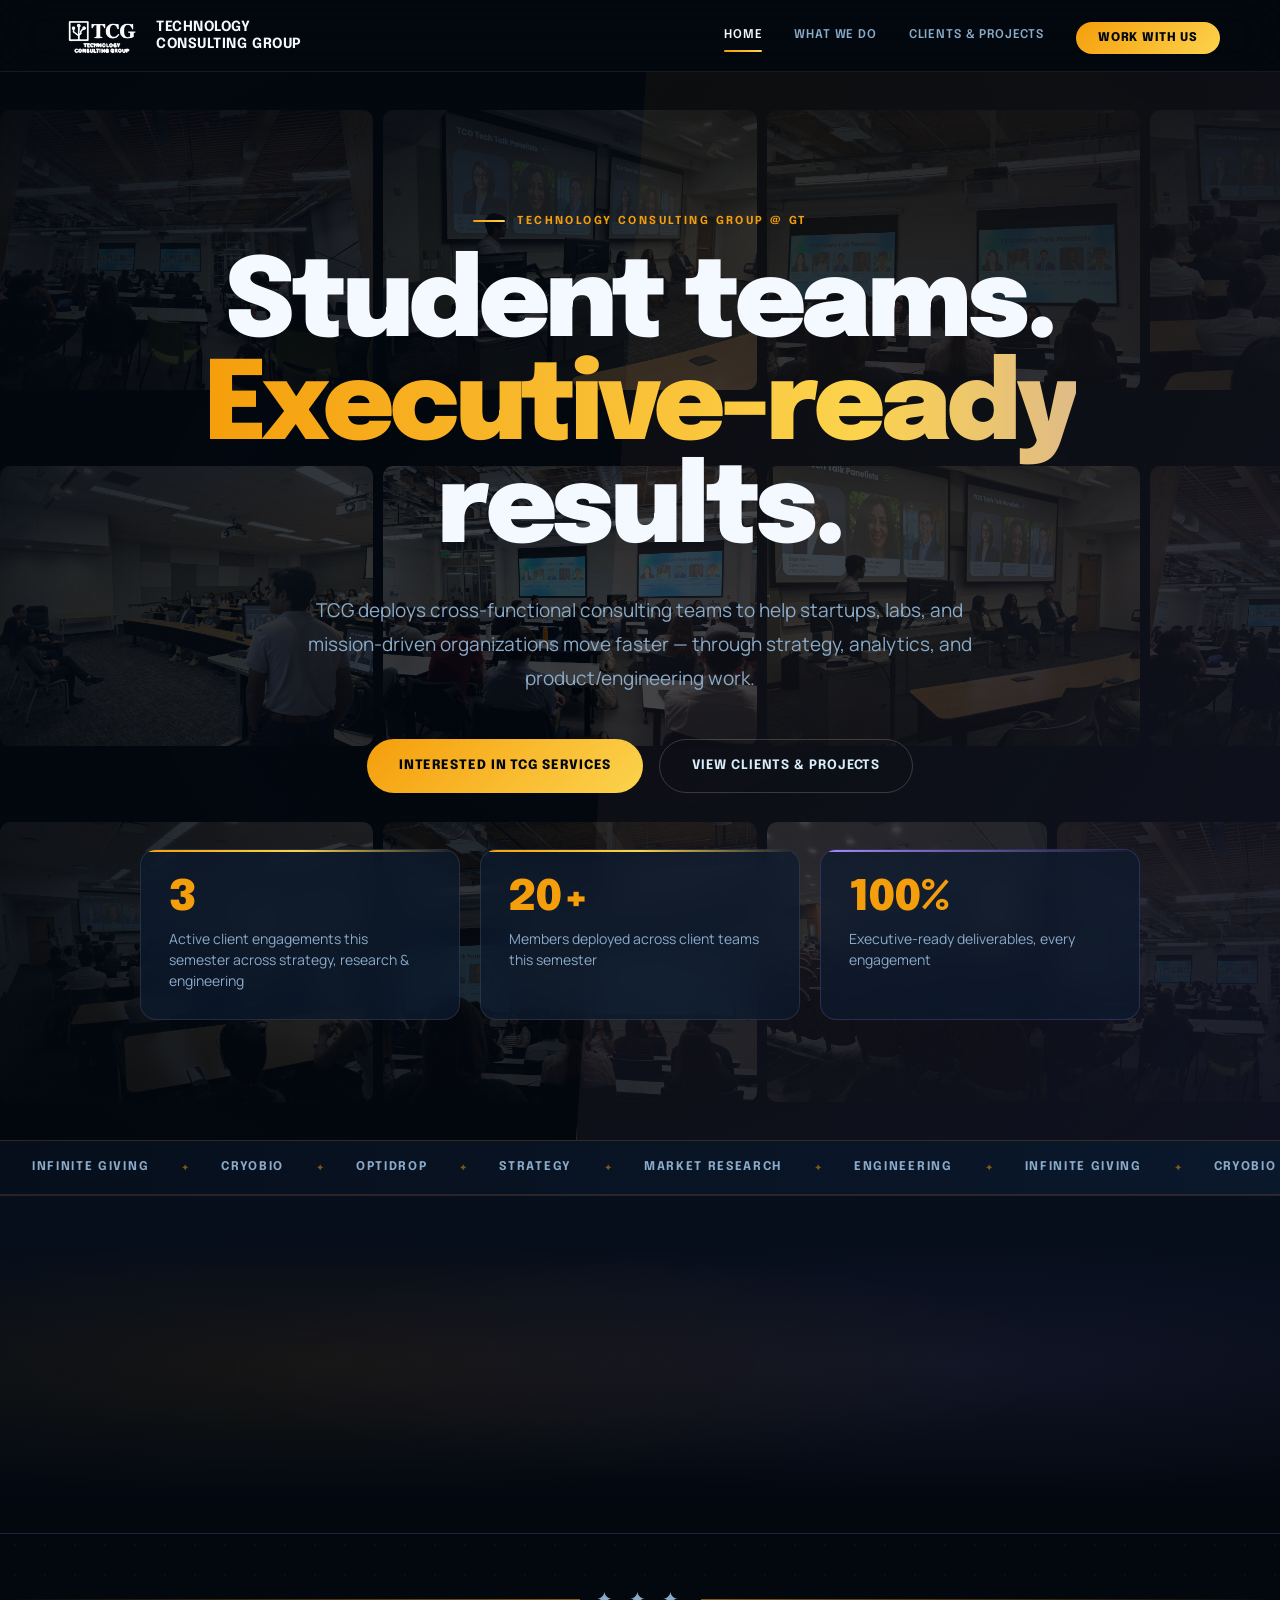
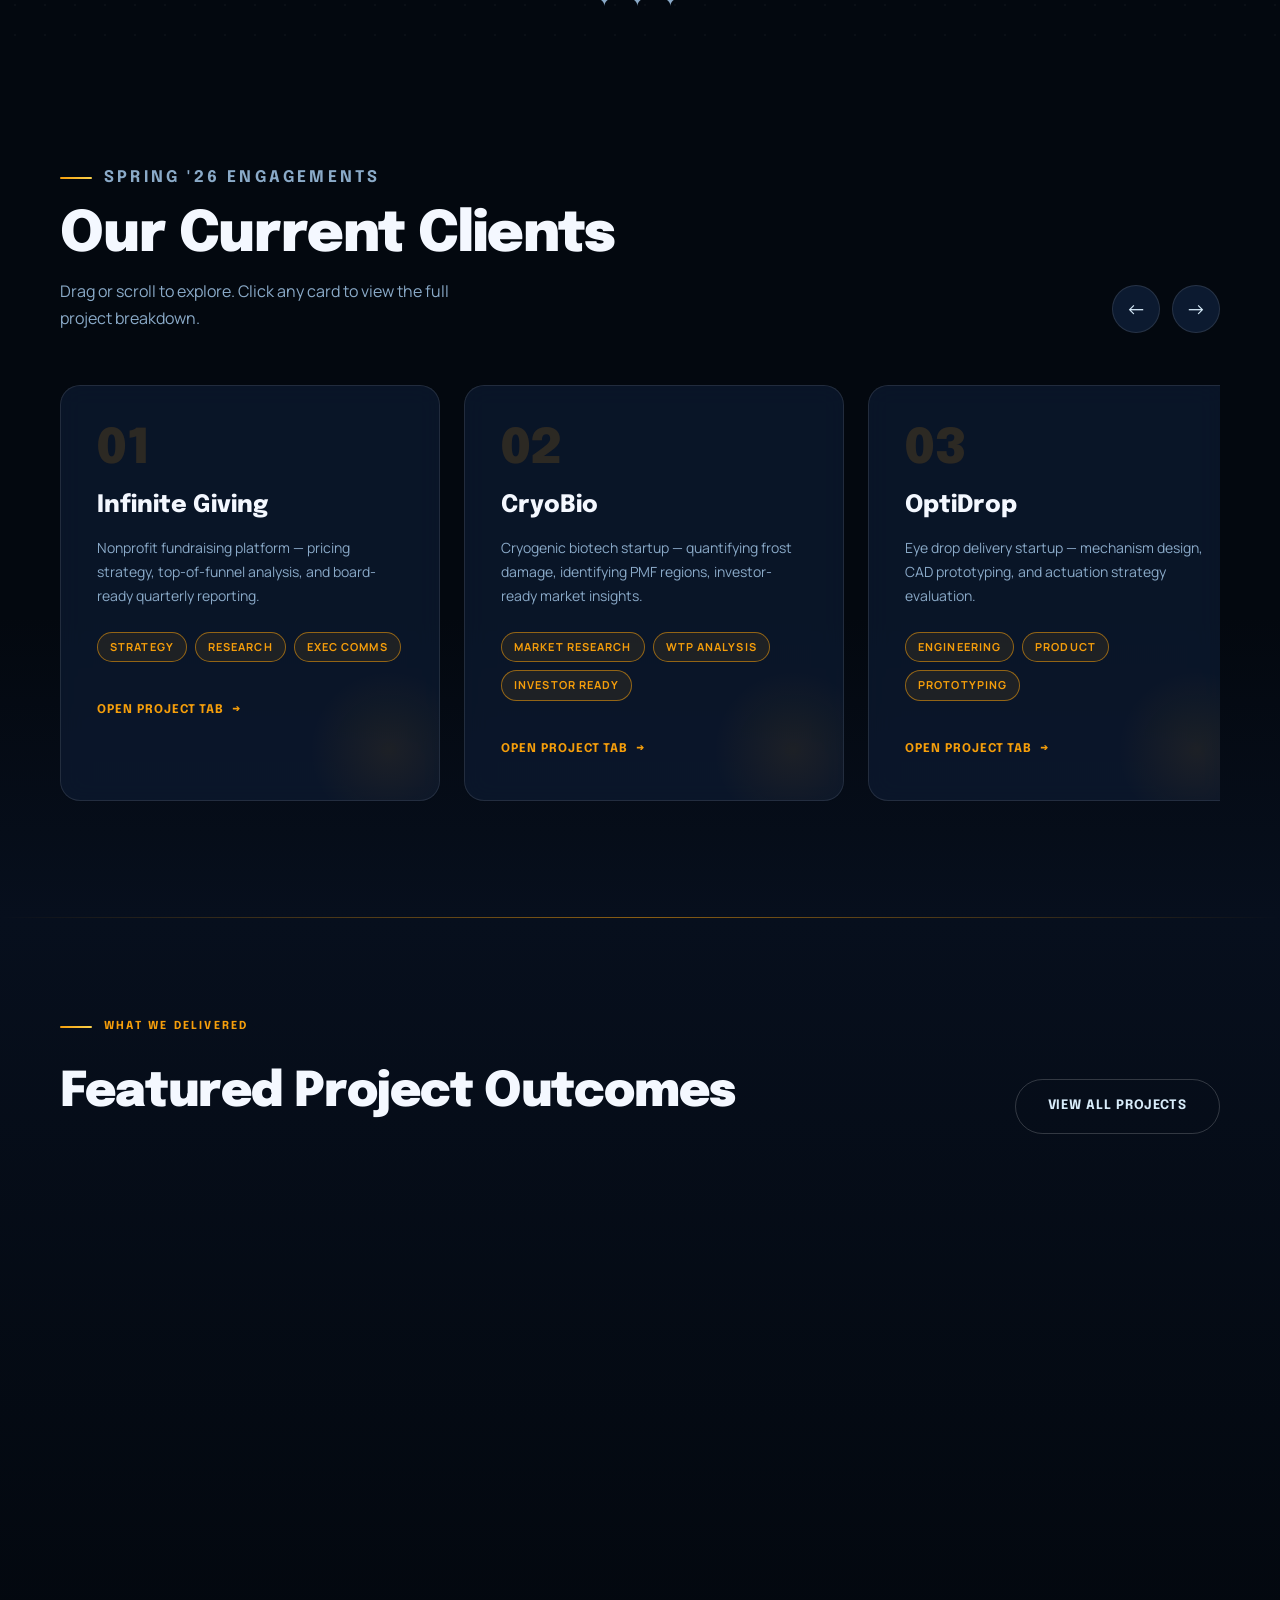
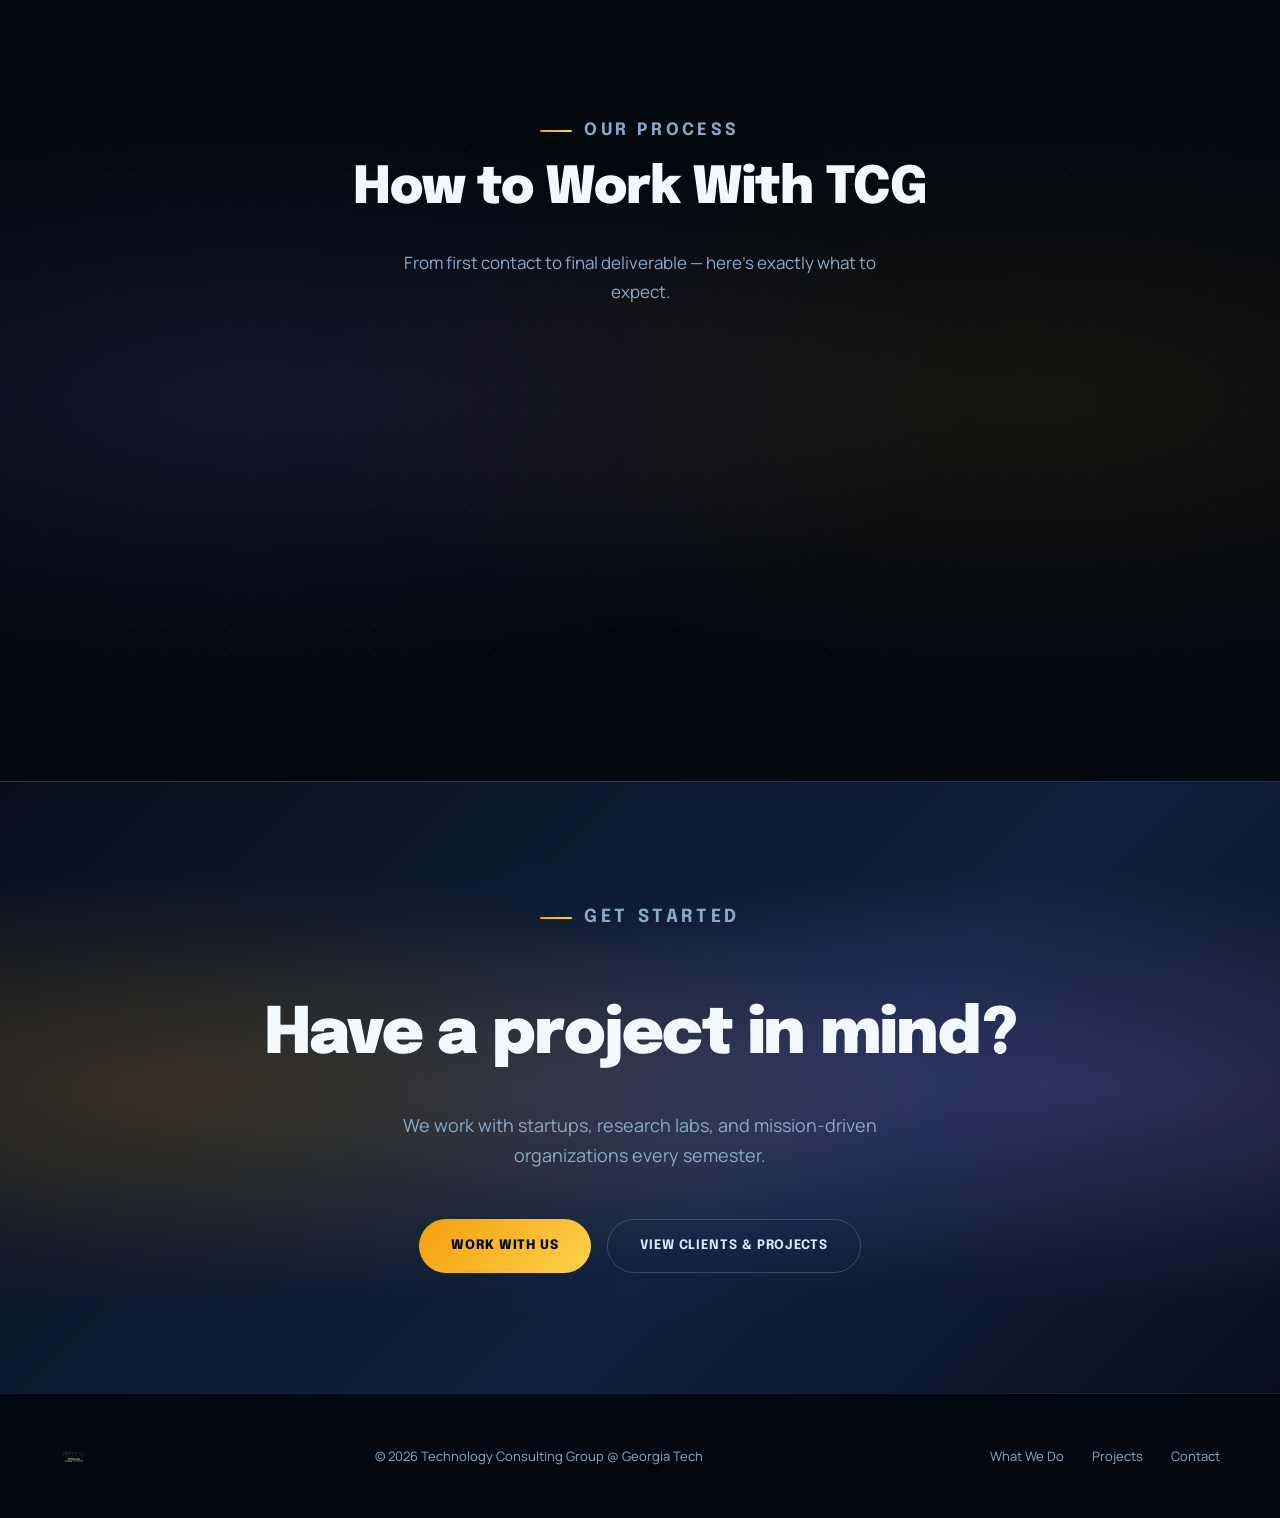
==== commit 8b1831b2: "Fix OptiDrop description to eye drop delivery product Co-Authored-By: Claude Sonnet 4.6 <noreply@ant" ====
--- a/index.html
+++ b/index.html
@@ -160,7 +160,7 @@
           <div class="project-card" role="listitem">
             <div class="card-number">03</div>
             <div class="card-client">OptiDrop</div>
-            <div class="card-desc">Precision agriculture hardware — mechanism design, CAD prototyping, and actuation strategy evaluation.</div>
+            <div class="card-desc">Eye drop delivery startup — mechanism design, CAD prototyping, and actuation strategy evaluation.</div>
             <div class="card-tags">
               <span class="tag">Engineering</span>
               <span class="tag">Product</span>
--- a/css/styles.css
+++ b/css/styles.css
@@ -342,7 +342,7 @@
 
 /* ── PAGE HERO (inner pages) ─────────────────────────────── */
 .page-hero {
-  padding: 100px 0 80px;
+  padding: 72px 0 56px;
   position: relative;
   overflow: hidden;
   border-bottom: 1px solid var(--border);
@@ -405,31 +405,39 @@
 .process-item p { font-size: 15px; color: var(--muted); line-height: 1.7; }
 
 /* ── CLIENTS & PROJECTS ──────────────────────────────────── */
-.projects-section { padding: 60px 0 100px; }
-.project-tabs { display: flex; border-bottom: 1px solid var(--border); margin-bottom: 60px; overflow-x: auto; scrollbar-width: none; }
+.projects-section { padding: 40px 0 72px; }
+.project-tabs { display: flex; border-bottom: 1px solid var(--border); margin-bottom: 44px; overflow-x: auto; scrollbar-width: none; gap: 4px; }
 .project-tabs::-webkit-scrollbar { display: none; }
-.tab-btn { font-family: var(--font-display); font-size: 13px; font-weight: 700; letter-spacing: 0.07em; text-transform: uppercase; color: var(--muted); background: none; border: none; border-bottom: 2px solid transparent; padding: 18px 32px; transition: var(--transition); white-space: nowrap; cursor: pointer; margin-bottom: -1px; }
+.tab-btn { font-family: var(--font-display); font-size: 13px; font-weight: 700; letter-spacing: 0.07em; text-transform: uppercase; color: var(--muted); background: none; border: none; border-bottom: 2px solid transparent; padding: 16px 28px; transition: var(--transition); white-space: nowrap; cursor: pointer; margin-bottom: -1px; display: flex; align-items: center; gap: 10px; }
 .tab-btn:hover { color: var(--white); }
-.tab-btn.active { color: var(--gold); border-bottom-color: var(--gold); }
+.tab-btn.active { color: var(--white); border-bottom-color: var(--gold); }
+.tab-dot { width: 8px; height: 8px; border-radius: 50%; flex-shrink: 0; opacity: 0.5; transition: opacity var(--transition); }
+.tab-btn.active .tab-dot { opacity: 1; }
 .tab-panel { display: none; }
 .tab-panel.active { display: block; }
-.project-detail { display: grid; grid-template-columns: 1fr 1fr; gap: 80px; align-items: start; }
-.project-detail-left h2 { font-family: var(--font-display); font-size: clamp(36px, 4vw, 52px); font-weight: 900; color: var(--white); letter-spacing: -0.02em; margin-bottom: 16px; line-height: 1.05; }
-.project-detail-left .project-overview { font-size: 16px; color: var(--muted); line-height: 1.85; margin-bottom: 32px; }
-.detail-tags { margin-bottom: 36px; display: flex; gap: 8px; flex-wrap: wrap; }
+
+/* Client logo marks */
+.client-logo-img { margin-bottom: 24px; display: inline-flex; align-items: center; background: #fff; border-radius: 10px; padding: 12px 20px; }
+.client-logo-img img { height: 36px; width: auto; max-width: 160px; object-fit: contain; }
+
+.project-detail { display: grid; grid-template-columns: 0.9fr 1.1fr; gap: 56px; align-items: start; }
+.project-detail-left h2 { font-family: var(--font-display); font-size: clamp(32px, 3.5vw, 48px); font-weight: 900; color: var(--white); letter-spacing: -0.02em; margin-bottom: 14px; line-height: 1.05; }
+.project-detail-left .project-overview { font-size: 15px; color: var(--muted); line-height: 1.8; margin-bottom: 24px; }
+.detail-tags { margin-bottom: 28px; display: flex; gap: 8px; flex-wrap: wrap; }
 .detail-links { display: flex; gap: 12px; flex-wrap: wrap; }
-.project-detail-right { background: linear-gradient(145deg, var(--surface) 0%, var(--surface-2) 100%); border: 1px solid var(--border); border-radius: 16px; padding: 40px; }
-.project-detail-right h3 { font-family: var(--font-display); font-weight: 700; font-size: 11px; letter-spacing: 0.14em; text-transform: uppercase; color: var(--gold); margin-bottom: 20px; }
-.work-list { list-style: none; margin-bottom: 36px; }
-.work-list li { font-size: 15px; color: var(--text); padding: 14px 0 14px 24px; border-bottom: 1px solid var(--border); position: relative; line-height: 1.6; }
+.project-detail-right { background: linear-gradient(145deg, var(--surface) 0%, var(--surface-2) 100%); border: 1px solid var(--border); border-radius: 16px; padding: 32px; display: flex; flex-direction: column; gap: 28px; }
+.detail-right-section h3 { font-family: var(--font-display); font-weight: 700; font-size: 11px; letter-spacing: 0.14em; text-transform: uppercase; color: var(--gold); margin-bottom: 16px; }
+.work-list { list-style: none; margin: 0; }
+.work-list li { font-size: 14px; color: var(--text); padding: 11px 0 11px 22px; border-bottom: 1px solid var(--border); position: relative; line-height: 1.6; }
 .work-list li:first-child { padding-top: 0; }
-.work-list li::before { content: ''; position: absolute; left: 0; top: 24px; width: 10px; height: 2px; background: var(--gold); border-radius: 2px; }
-.work-list li:first-child::before { top: 10px; }
-.deliverables-box { background: var(--surface-3); border: 1px solid var(--border-gold); border-radius: 12px; padding: 28px; }
-.deliverables-box h4 { font-family: var(--font-display); font-size: 11px; font-weight: 700; letter-spacing: 0.14em; text-transform: uppercase; color: var(--gold); margin-bottom: 16px; }
-.deliverables-box ul { list-style: none; display: flex; flex-direction: column; gap: 10px; }
-.deliverables-box li { font-size: 14px; color: var(--text); display: flex; align-items: center; gap: 12px; }
-.deliverables-box li::before { content: '✓'; color: var(--gold); font-size: 13px; font-weight: 700; flex-shrink: 0; }
+.work-list li:last-child { border-bottom: none; padding-bottom: 0; }
+.work-list li::before { content: ''; position: absolute; left: 0; top: 20px; width: 10px; height: 2px; background: var(--gold); border-radius: 2px; }
+.work-list li:first-child::before { top: 8px; }
+.deliverables-box { background: var(--surface-3); border: 1px solid var(--border-gold); border-radius: 12px; padding: 24px; }
+.deliverables-box h4 { font-family: var(--font-display); font-size: 11px; font-weight: 700; letter-spacing: 0.14em; text-transform: uppercase; color: var(--gold); margin-bottom: 14px; }
+.deliverables-box ul { list-style: none; display: flex; flex-direction: column; gap: 9px; }
+.deliverables-box li { font-size: 13px; color: var(--text); display: flex; align-items: center; gap: 10px; }
+.deliverables-box li::before { content: '✓'; color: var(--gold); font-size: 12px; font-weight: 700; flex-shrink: 0; }
 
 /* ── BOARD ───────────────────────────────────────────────── */
 .board-section { padding: 60px 0 100px; }
@@ -512,7 +520,7 @@
   flex-direction: column;
   pointer-events: none;
   overflow: hidden;
-  opacity: 0.4;
+  opacity: 0.62;
 }
 .photo-strip {
   overflow: hidden;
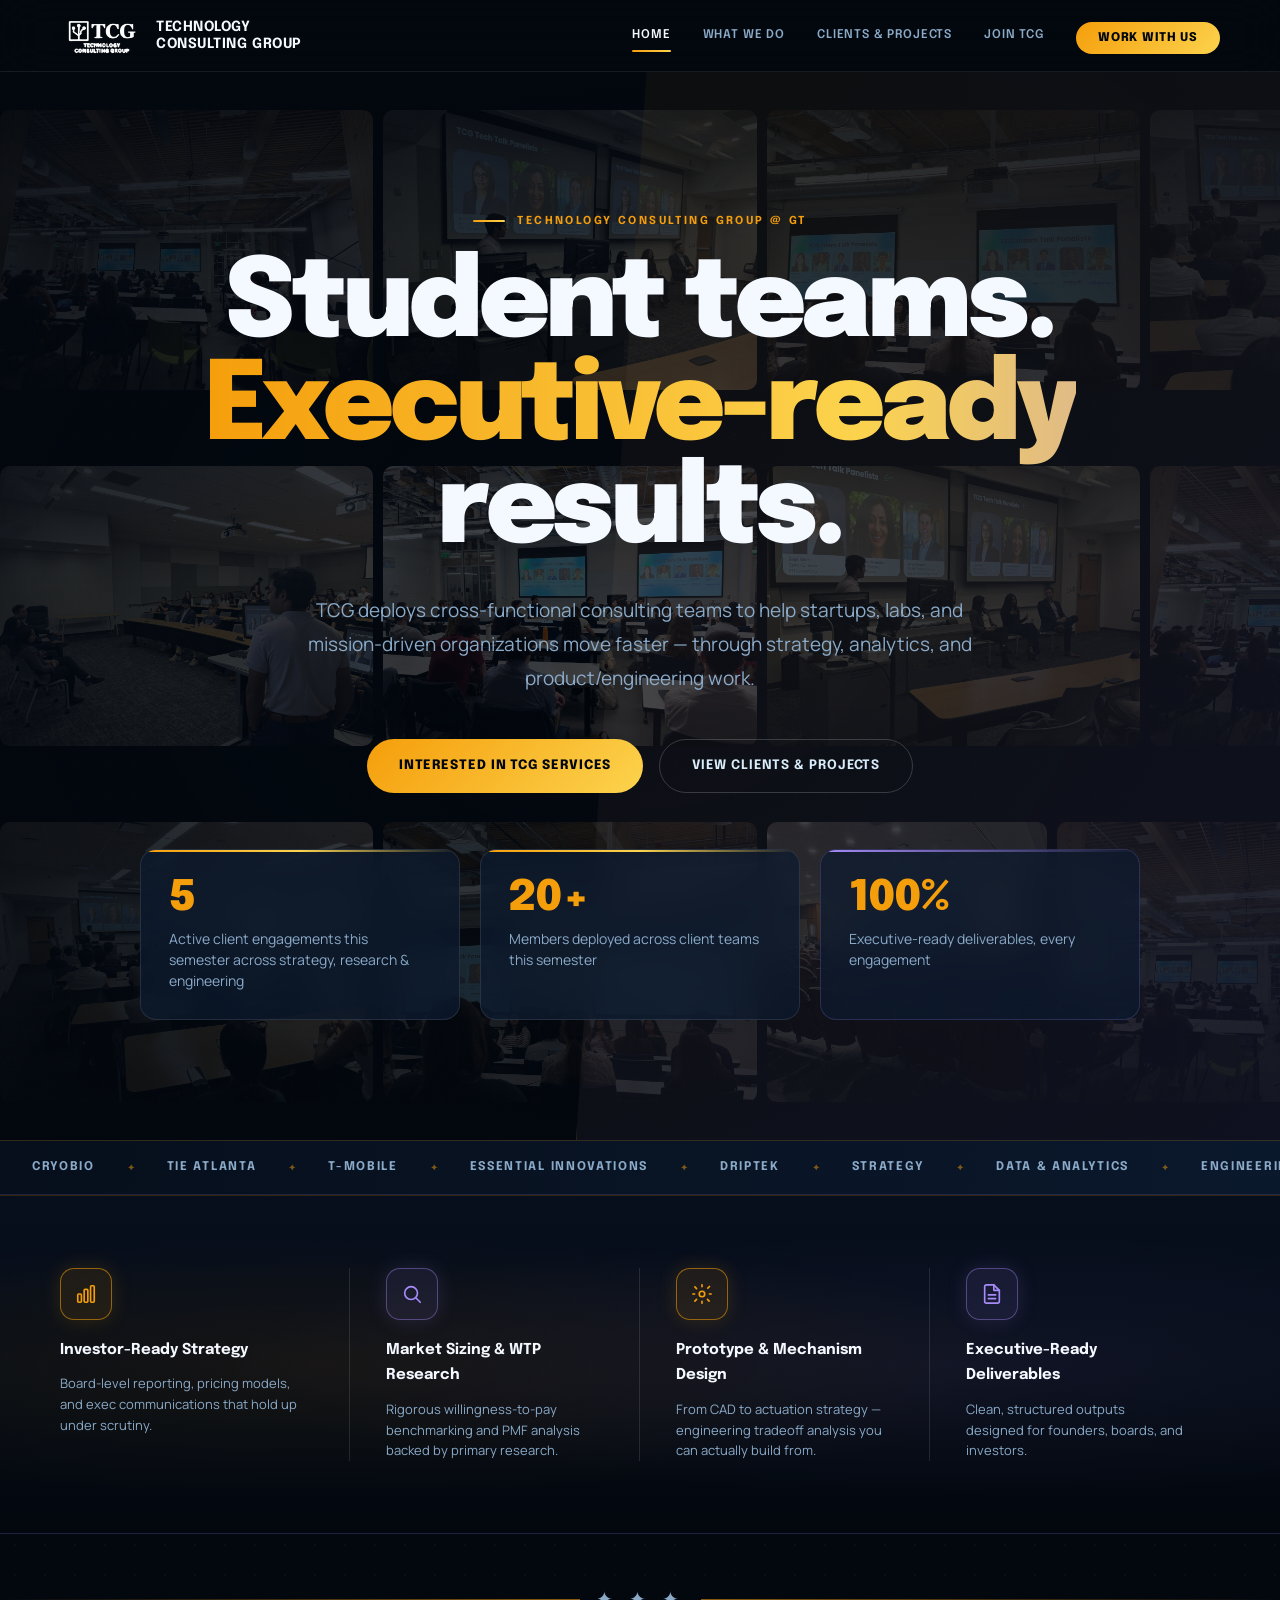
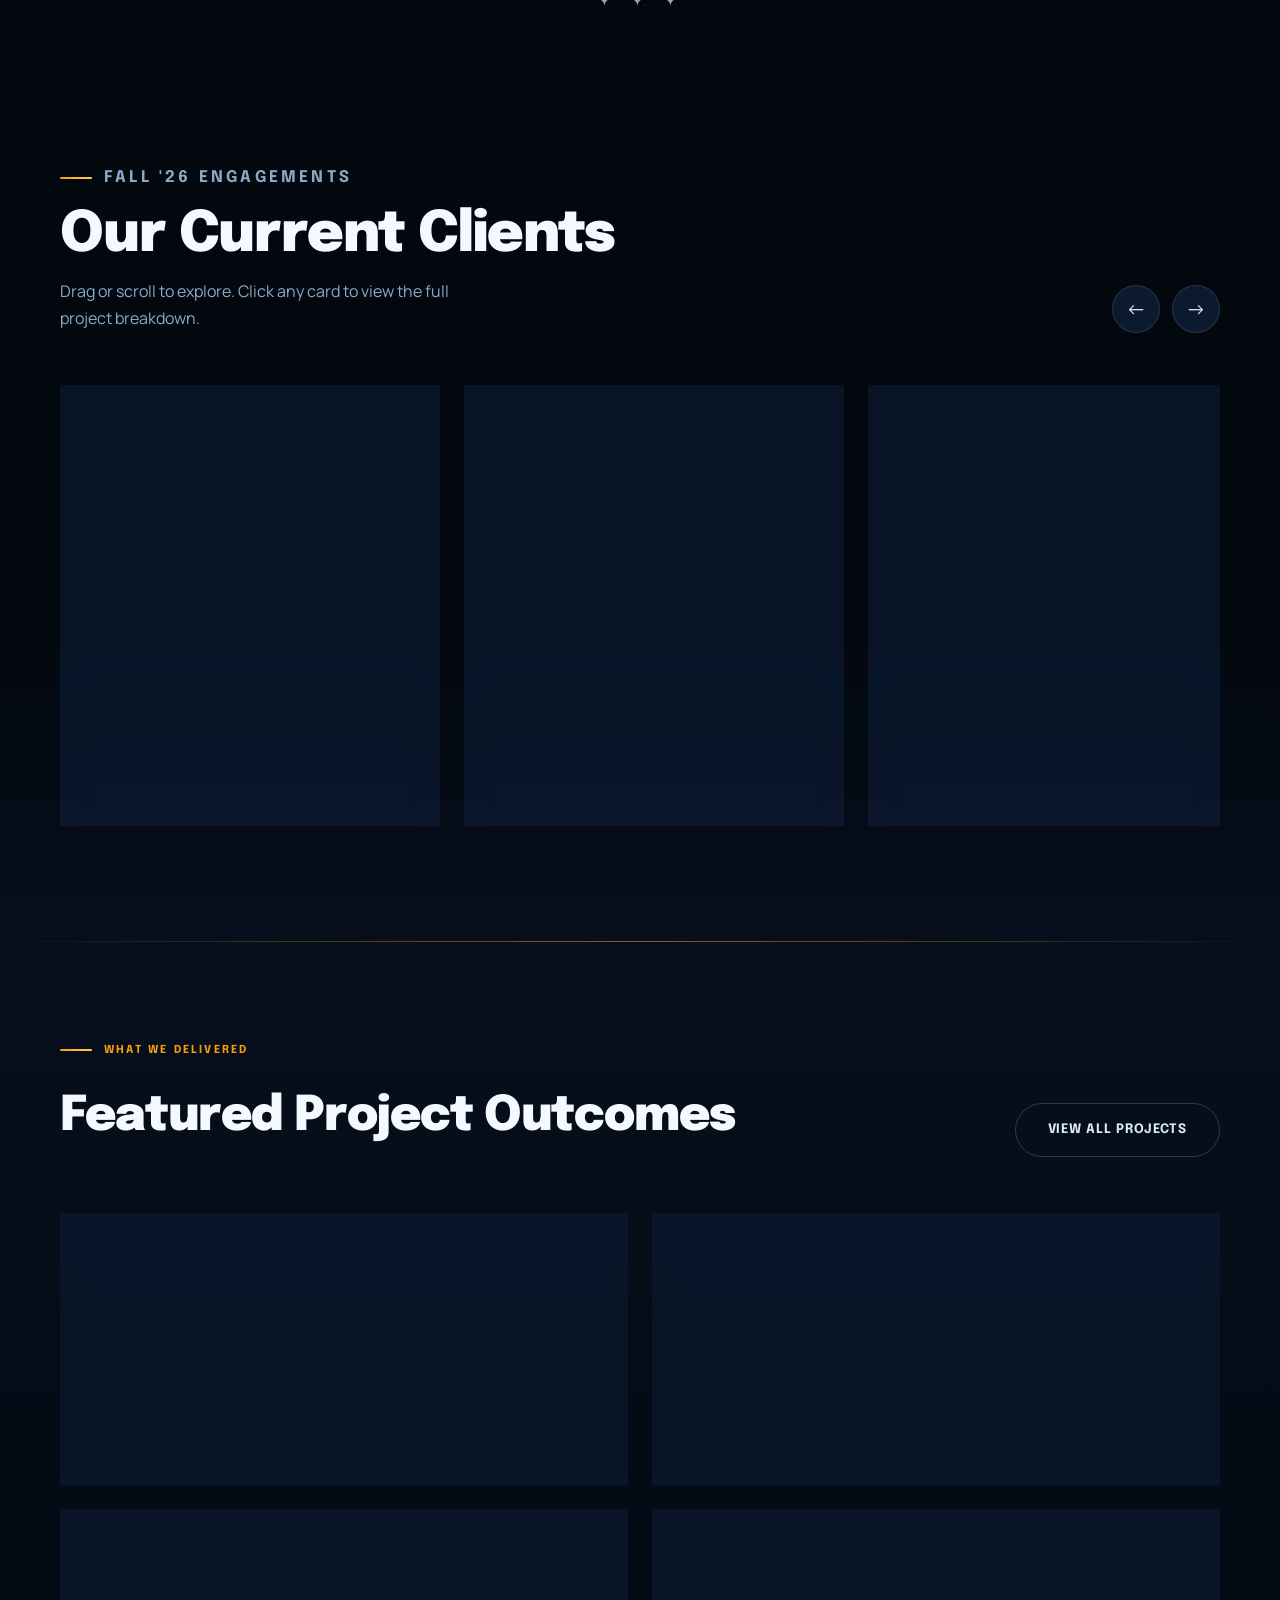
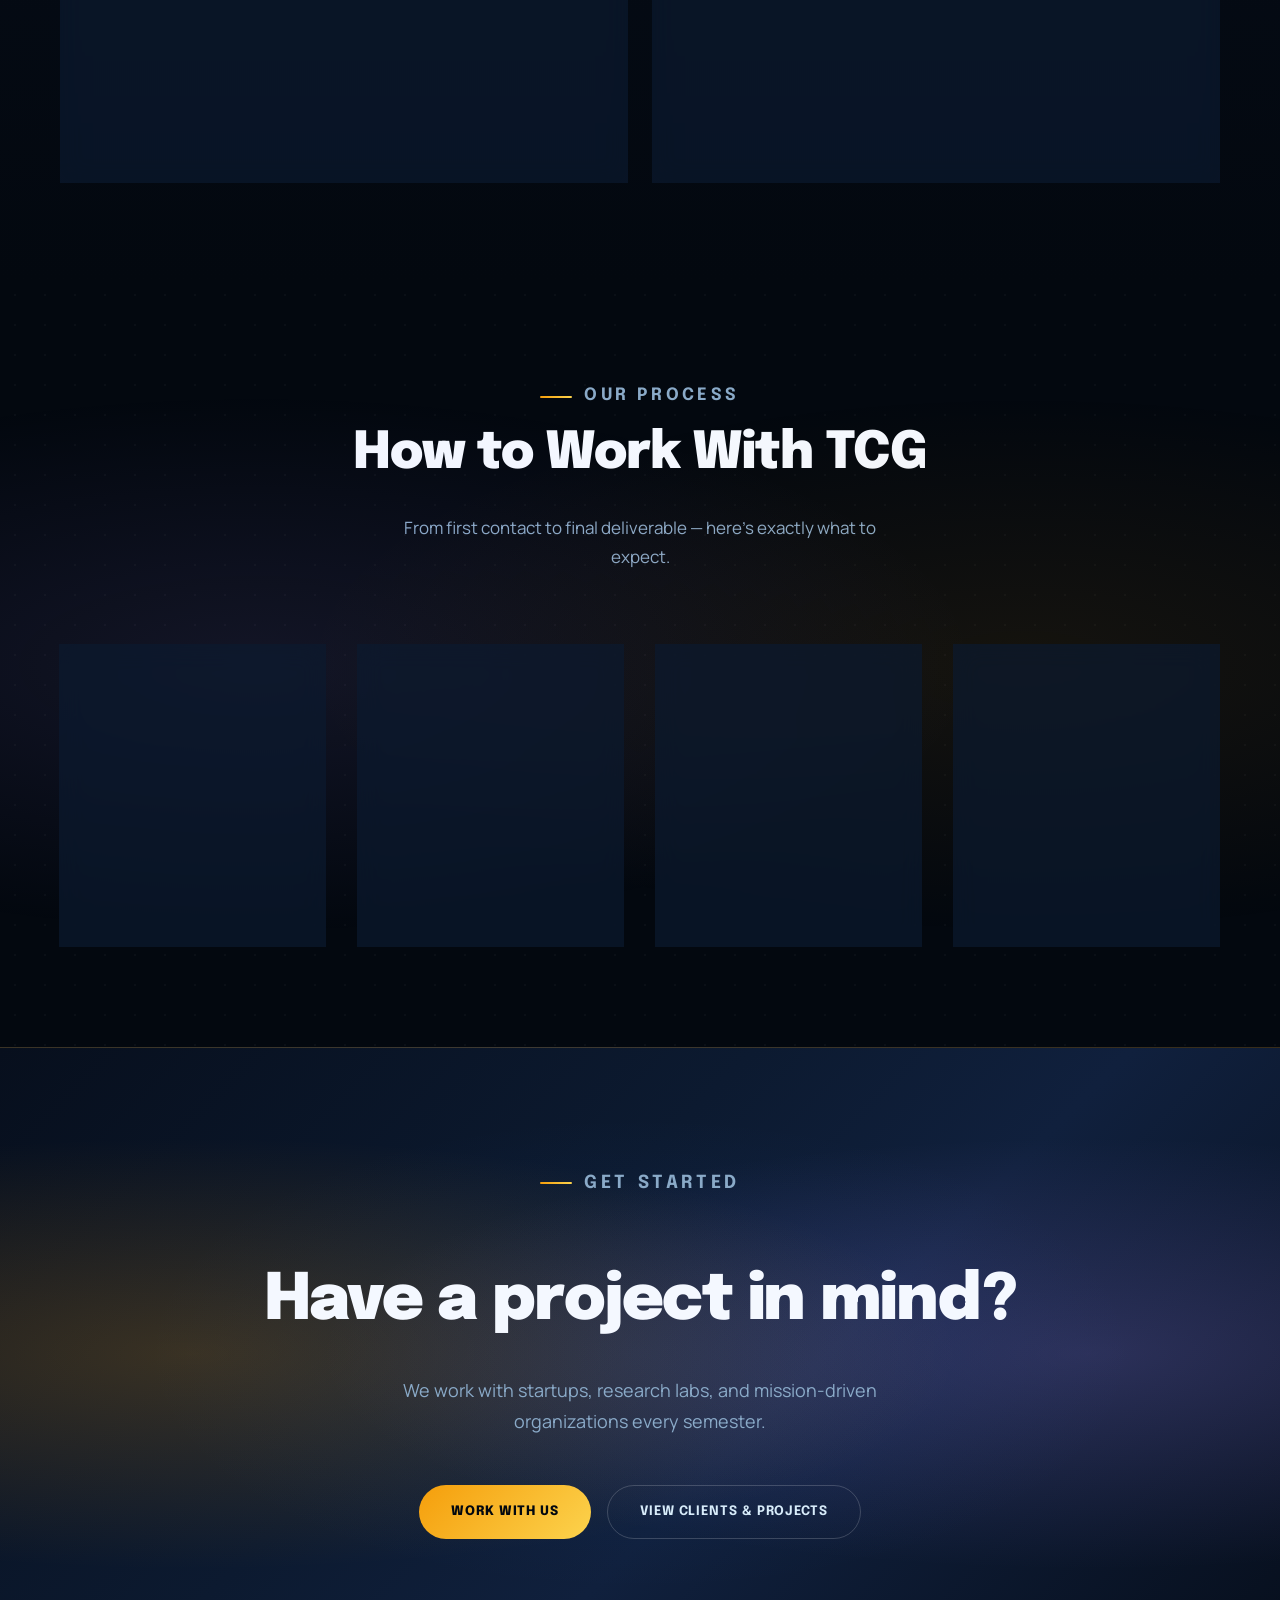
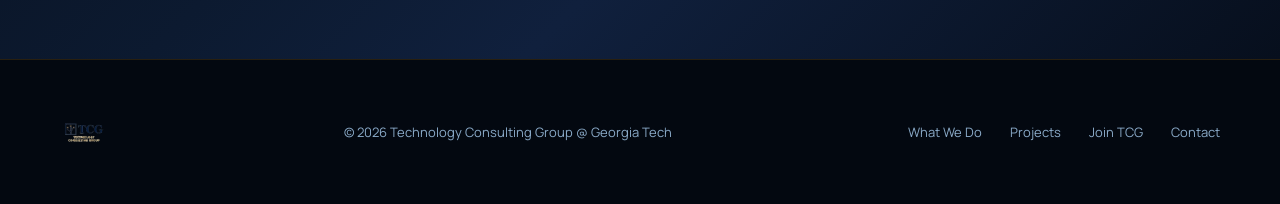
==== commit 35aa2358: "Update site for Fall 2026 cohort: new clients, apply page, and design polish Replace current-client " ====
--- a/index.html
+++ b/index.html
@@ -44,7 +44,7 @@
           </div>
           <div class="hero-right">
             <div class="hero-stat-card">
-              <div class="stat-num">3</div>
+              <div class="stat-num">5</div>
               <div class="stat-label">Active client engagements this semester across strategy, research &amp; engineering</div>
             </div>
             <div class="hero-stat-card">
@@ -63,27 +63,35 @@
     <section id="client-ticker" aria-hidden="true">
       <div class="ticker-track">
         <div class="ticker-inner">
-          <span class="ticker-item">Infinite Giving</span>
-          <span class="ticker-sep">✦</span>
           <span class="ticker-item">CryoBio</span>
           <span class="ticker-sep">✦</span>
-          <span class="ticker-item">OptiDrop</span>
+          <span class="ticker-item">TIE Atlanta</span>
+          <span class="ticker-sep">✦</span>
+          <span class="ticker-item">T-Mobile</span>
+          <span class="ticker-sep">✦</span>
+          <span class="ticker-item">Essential Innovations</span>
+          <span class="ticker-sep">✦</span>
+          <span class="ticker-item">DripTek</span>
           <span class="ticker-sep">✦</span>
           <span class="ticker-item">Strategy</span>
           <span class="ticker-sep">✦</span>
-          <span class="ticker-item">Market Research</span>
+          <span class="ticker-item">Data &amp; Analytics</span>
           <span class="ticker-sep">✦</span>
           <span class="ticker-item">Engineering</span>
           <span class="ticker-sep">✦</span>
-          <span class="ticker-item">Infinite Giving</span>
-          <span class="ticker-sep">✦</span>
           <span class="ticker-item">CryoBio</span>
           <span class="ticker-sep">✦</span>
-          <span class="ticker-item">OptiDrop</span>
+          <span class="ticker-item">TIE Atlanta</span>
+          <span class="ticker-sep">✦</span>
+          <span class="ticker-item">T-Mobile</span>
+          <span class="ticker-sep">✦</span>
+          <span class="ticker-item">Essential Innovations</span>
+          <span class="ticker-sep">✦</span>
+          <span class="ticker-item">DripTek</span>
           <span class="ticker-sep">✦</span>
           <span class="ticker-item">Strategy</span>
           <span class="ticker-sep">✦</span>
-          <span class="ticker-item">Market Research</span>
+          <span class="ticker-item">Data &amp; Analytics</span>
           <span class="ticker-sep">✦</span>
           <span class="ticker-item">Engineering</span>
           <span class="ticker-sep">✦</span>
@@ -124,7 +132,7 @@
       <div class="container">
         <div class="scroller-header">
           <div class="scroller-header-left">
-            <p class="section-label">Spring '26 Engagements</p>
+            <p class="section-label">Fall '26 Engagements</p>
             <h2>Our Current Clients</h2>
             <p>Drag or scroll to explore. Click any card to view the full project breakdown.</p>
           </div>
@@ -137,19 +145,8 @@
         <div class="scroll-track" role="list">
           <div class="project-card" role="listitem">
             <div class="card-number">01</div>
-            <div class="card-client">Infinite Giving</div>
-            <div class="card-desc">Nonprofit fundraising platform — pricing strategy, top-of-funnel analysis, and board-ready quarterly reporting.</div>
-            <div class="card-tags">
-              <span class="tag">Strategy</span>
-              <span class="tag">Research</span>
-              <span class="tag">Exec Comms</span>
-            </div>
-            <a href="clients-projects.html#infinite-giving" class="card-link">Open project tab</a>
-          </div>
-          <div class="project-card" role="listitem">
-            <div class="card-number">02</div>
             <div class="card-client">CryoBio</div>
-            <div class="card-desc">Cryogenic biotech startup — quantifying frost damage, identifying PMF regions, investor-ready market insights.</div>
+            <div class="card-desc">Early-stage biotech developing cryogenic agriculture technology — market research and investor-ready insights.</div>
             <div class="card-tags">
               <span class="tag">Market Research</span>
               <span class="tag">WTP Analysis</span>
@@ -158,15 +155,47 @@
             <a href="clients-projects.html#cryobio" class="card-link">Open project tab</a>
           </div>
           <div class="project-card" role="listitem">
+            <div class="card-number">02</div>
+            <div class="card-client">TIE Atlanta</div>
+            <div class="card-desc">Atlanta nonprofit connecting entrepreneurs and investors — a two-workstream engagement on member retention and revenue strategy.</div>
+            <div class="card-tags">
+              <span class="tag">Member Retention</span>
+              <span class="tag">Sponsorship</span>
+              <span class="tag">Revenue Strategy</span>
+            </div>
+            <a href="clients-projects.html#tie-atlanta" class="card-link">Open project tab</a>
+          </div>
+          <div class="project-card" role="listitem">
             <div class="card-number">03</div>
-            <div class="card-client">OptiDrop</div>
-            <div class="card-desc">Eye drop delivery startup — mechanism design, CAD prototyping, and actuation strategy evaluation.</div>
+            <div class="card-client">T-Mobile</div>
+            <div class="card-desc">Major national wireless &amp; fiber provider — data tools for network expansion planning and site risk assessment.</div>
+            <div class="card-tags">
+              <span class="tag">Geospatial Analysis</span>
+              <span class="tag">Data Pipelines</span>
+              <span class="tag">Forecasting</span>
+            </div>
+            <a href="clients-projects.html#tmobile" class="card-link">Open project tab</a>
+          </div>
+          <div class="project-card" role="listitem">
+            <div class="card-number">04</div>
+            <div class="card-client">Essential Innovations</div>
+            <div class="card-desc">Workforce technology platform — integration strategy analysis and a data privacy framework.</div>
+            <div class="card-tags">
+              <span class="tag">API Strategy</span>
+              <span class="tag">Data Privacy</span>
+              <span class="tag">Compliance</span>
+            </div>
+            <a href="clients-projects.html#essential-innovations" class="card-link">Open project tab</a>
+          </div>
+          <div class="project-card" role="listitem">
+            <div class="card-number">05</div>
+            <div class="card-client">DripTek</div>
+            <div class="card-desc">Industrial technology company building automated maintenance systems for heavy machinery — engagement scope in progress.</div>
             <div class="card-tags">
               <span class="tag">Engineering</span>
-              <span class="tag">Product</span>
-              <span class="tag">Prototyping</span>
-            </div>
-            <a href="clients-projects.html#optidrop" class="card-link">Open project tab</a>
+              <span class="tag">Industrial Tech</span>
+            </div>
+            <a href="clients-projects.html#driptek" class="card-link">Open project tab</a>
           </div>
         </div>
         <span id="after-scroller"></span>
@@ -184,31 +213,39 @@
         </div>
         <div class="outcomes-grid">
           <div class="outcome-block fade-up">
-            <div class="outcome-client">Infinite Giving</div>
-            <ul class="outcome-details">
-              <li>Pricing + top-of-funnel strategy development</li>
-              <li>Board expectation research &amp; synthesis</li>
-              <li>Quarterly board-ready reporting framework</li>
-              <li>Executive communications support</li>
-            </ul>
-          </div>
-          <div class="outcome-block fade-up">
             <div class="outcome-client">CryoBio</div>
             <ul class="outcome-details">
-              <li>Quantified frost damage across target crop regions</li>
-              <li>Identified PMF regions and crop verticals</li>
-              <li>Willingness-to-pay benchmarking study</li>
-              <li>Regulatory/policy landscape overview</li>
-              <li>Investor-ready market insights package</li>
+              <li>Market demand &amp; segment analysis</li>
+              <li>Pricing &amp; willingness-to-pay benchmarking</li>
+              <li>Regulatory landscape overview</li>
+              <li>Investor-ready insights package</li>
             </ul>
           </div>
           <div class="outcome-block fade-up">
-            <div class="outcome-client">OptiDrop</div>
+            <div class="outcome-client">TIE Atlanta</div>
             <ul class="outcome-details">
-              <li>Mechanism design research &amp; scoping</li>
-              <li>Prototyping support &amp; CAD evaluation</li>
-              <li>Actuation strategy comparative analysis</li>
-              <li>Engineering tradeoff documentation</li>
+              <li>Membership trends &amp; retention analysis</li>
+              <li>Sponsorship packaging &amp; positioning refresh</li>
+              <li>Revenue stream audit</li>
+              <li>Supporting data &amp; analytics summary</li>
+            </ul>
+          </div>
+          <div class="outcome-block fade-up">
+            <div class="outcome-client">T-Mobile</div>
+            <ul class="outcome-details">
+              <li>Development tracking &amp; forecasting pipeline</li>
+              <li>Market opportunity overlay</li>
+              <li>Site risk assessment framework</li>
+              <li>Executive presentation &amp; documentation</li>
+            </ul>
+          </div>
+          <div class="outcome-block fade-up">
+            <div class="outcome-client">Essential Innovations</div>
+            <ul class="outcome-details">
+              <li>Integration strategy landscape report</li>
+              <li>Feasibility &amp; prioritization roadmap</li>
+              <li>Data privacy framework</li>
+              <li>Executive presentation</li>
             </ul>
           </div>
         </div>
--- a/css/styles.css
+++ b/css/styles.css
@@ -224,7 +224,7 @@
 .project-card:hover { border-color: rgba(245,158,11,0.5); transform: translateY(-8px); box-shadow: 0 0 0 1px rgba(245,158,11,0.2), 0 24px 60px rgba(0,0,0,0.5), 0 0 80px rgba(245,158,11,0.08); }
 .project-card:hover::before { opacity: 1; }
 
-.card-number { font-family: var(--font-display); font-size: 48px; font-weight: 900; color: rgba(245,158,11,0.15); line-height: 1; margin-bottom: 12px; }
+.card-number { font-family: var(--font-display); font-size: 48px; font-weight: 900; color: rgba(245,158,11,0.45); line-height: 1; margin-bottom: 12px; }
 .card-client { font-family: var(--font-display); font-size: 24px; font-weight: 800; color: var(--white); margin-bottom: 10px; }
 .card-desc { font-size: 14px; color: var(--muted); margin-bottom: 24px; line-height: 1.7; }
 .card-tags { display: flex; flex-wrap: wrap; gap: 8px; margin-bottom: 32px; }
@@ -252,7 +252,7 @@
 }
 .outcomes-header { display: flex; justify-content: space-between; align-items: flex-end; margin-bottom: 56px; flex-wrap: wrap; gap: 24px; }
 .outcomes-header h2 { font-family: var(--font-display); font-size: clamp(32px, 4vw, 48px); font-weight: 900; color: var(--white); letter-spacing: -0.02em; }
-.outcomes-grid { display: grid; grid-template-columns: repeat(3, 1fr); gap: 24px; }
+.outcomes-grid { display: grid; grid-template-columns: repeat(2, 1fr); gap: 24px; }
 .outcome-block {
   background: rgba(12,26,48,0.7);
   backdrop-filter: blur(12px);
@@ -351,12 +351,19 @@
   content: '';
   position: absolute;
   inset: 0;
+  z-index: 1;
   background:
+    linear-gradient(100deg, rgba(3,8,15,0.9) 0%, rgba(3,8,15,0.78) 55%, rgba(3,8,15,0.9) 100%),
     radial-gradient(ellipse at 0% 100%, rgba(30,95,168,0.15) 0%, transparent 50%),
     radial-gradient(ellipse at 100% 0%, rgba(200,146,42,0.1) 0%, transparent 50%);
   pointer-events: none;
 }
-.page-hero .container { position: relative; z-index: 1; }
+.page-hero .container { position: relative; z-index: 2; }
+
+/* ── PAGE HERO PHOTO STRIP (compact carousel, inner pages) ─ */
+.page-hero-photo-strip { position: absolute; inset: 0; z-index: 0; overflow: hidden; opacity: 0.55; }
+.page-hero-strip-inner { display: flex; gap: 8px; height: 100%; width: max-content; will-change: transform; animation: strip-left 46s linear infinite; }
+.page-hero-strip-inner img { height: 100%; width: auto; min-width: 220px; object-fit: cover; flex-shrink: 0; display: block; }
 .page-hero h1 { font-family: var(--font-display); font-size: clamp(42px, 5.5vw, 72px); font-weight: 900; color: var(--white); letter-spacing: -0.03em; margin-bottom: 20px; max-width: 800px; line-height: 1.05; }
 .page-hero p { font-size: 18px; color: var(--muted); max-width: 580px; line-height: 1.8; }
 
@@ -419,6 +426,20 @@
 /* Client logo marks */
 .client-logo-img { margin-bottom: 24px; display: inline-flex; align-items: center; background: #fff; border-radius: 10px; padding: 12px 20px; }
 .client-logo-img img { height: 36px; width: auto; max-width: 160px; object-fit: contain; }
+.client-logo-mark { width: 64px; height: 64px; border-radius: 14px; display: flex; align-items: center; justify-content: center; margin-bottom: 24px; font-family: var(--font-display); font-weight: 900; font-size: 20px; letter-spacing: 0.02em; color: #03080F; }
+
+/* Past project showcase */
+.past-projects { padding: 72px 0 88px; background: var(--surface); border-bottom: 1px solid var(--border); }
+.past-projects-header { margin-bottom: 40px; max-width: 560px; }
+.past-projects-header h2 { font-family: var(--font-display); font-size: clamp(28px, 3vw, 40px); font-weight: 900; color: var(--white); letter-spacing: -0.02em; margin-bottom: 12px; }
+.past-projects-header p { font-size: 15px; color: var(--muted); line-height: 1.7; }
+.past-project-grid { display: grid; grid-template-columns: repeat(2, 1fr); gap: 24px; }
+.past-project-card { background: linear-gradient(145deg, var(--surface-2) 0%, var(--surface-3) 100%); border: 1px solid var(--border); border-radius: 16px; padding: 32px 28px; transition: border-color var(--transition), transform var(--transition); }
+.past-project-card:hover { border-color: var(--border-gold); transform: translateY(-4px); }
+.past-project-sem { font-family: var(--font-display); font-size: 10px; font-weight: 700; letter-spacing: 0.12em; text-transform: uppercase; color: var(--muted); margin-bottom: 10px; }
+.past-project-card h4 { font-family: var(--font-display); font-weight: 800; font-size: 19px; color: var(--white); margin-bottom: 10px; }
+.past-project-card p { font-size: 14px; color: var(--muted); line-height: 1.7; margin-bottom: 18px; }
+.past-project-card .card-tags { margin-bottom: 0; }
 
 .project-detail { display: grid; grid-template-columns: 0.9fr 1.1fr; gap: 56px; align-items: start; }
 .project-detail-left h2 { font-family: var(--font-display); font-size: clamp(32px, 3.5vw, 48px); font-weight: 900; color: var(--white); letter-spacing: -0.02em; margin-bottom: 14px; line-height: 1.05; }
@@ -647,4 +668,5 @@
   .contact-form { padding: 32px 24px; }
   .outcomes-grid { grid-template-columns: 1fr; }
   .scroller-header { flex-direction: column; align-items: flex-start; }
+  .past-project-grid { grid-template-columns: 1fr; }
 }
